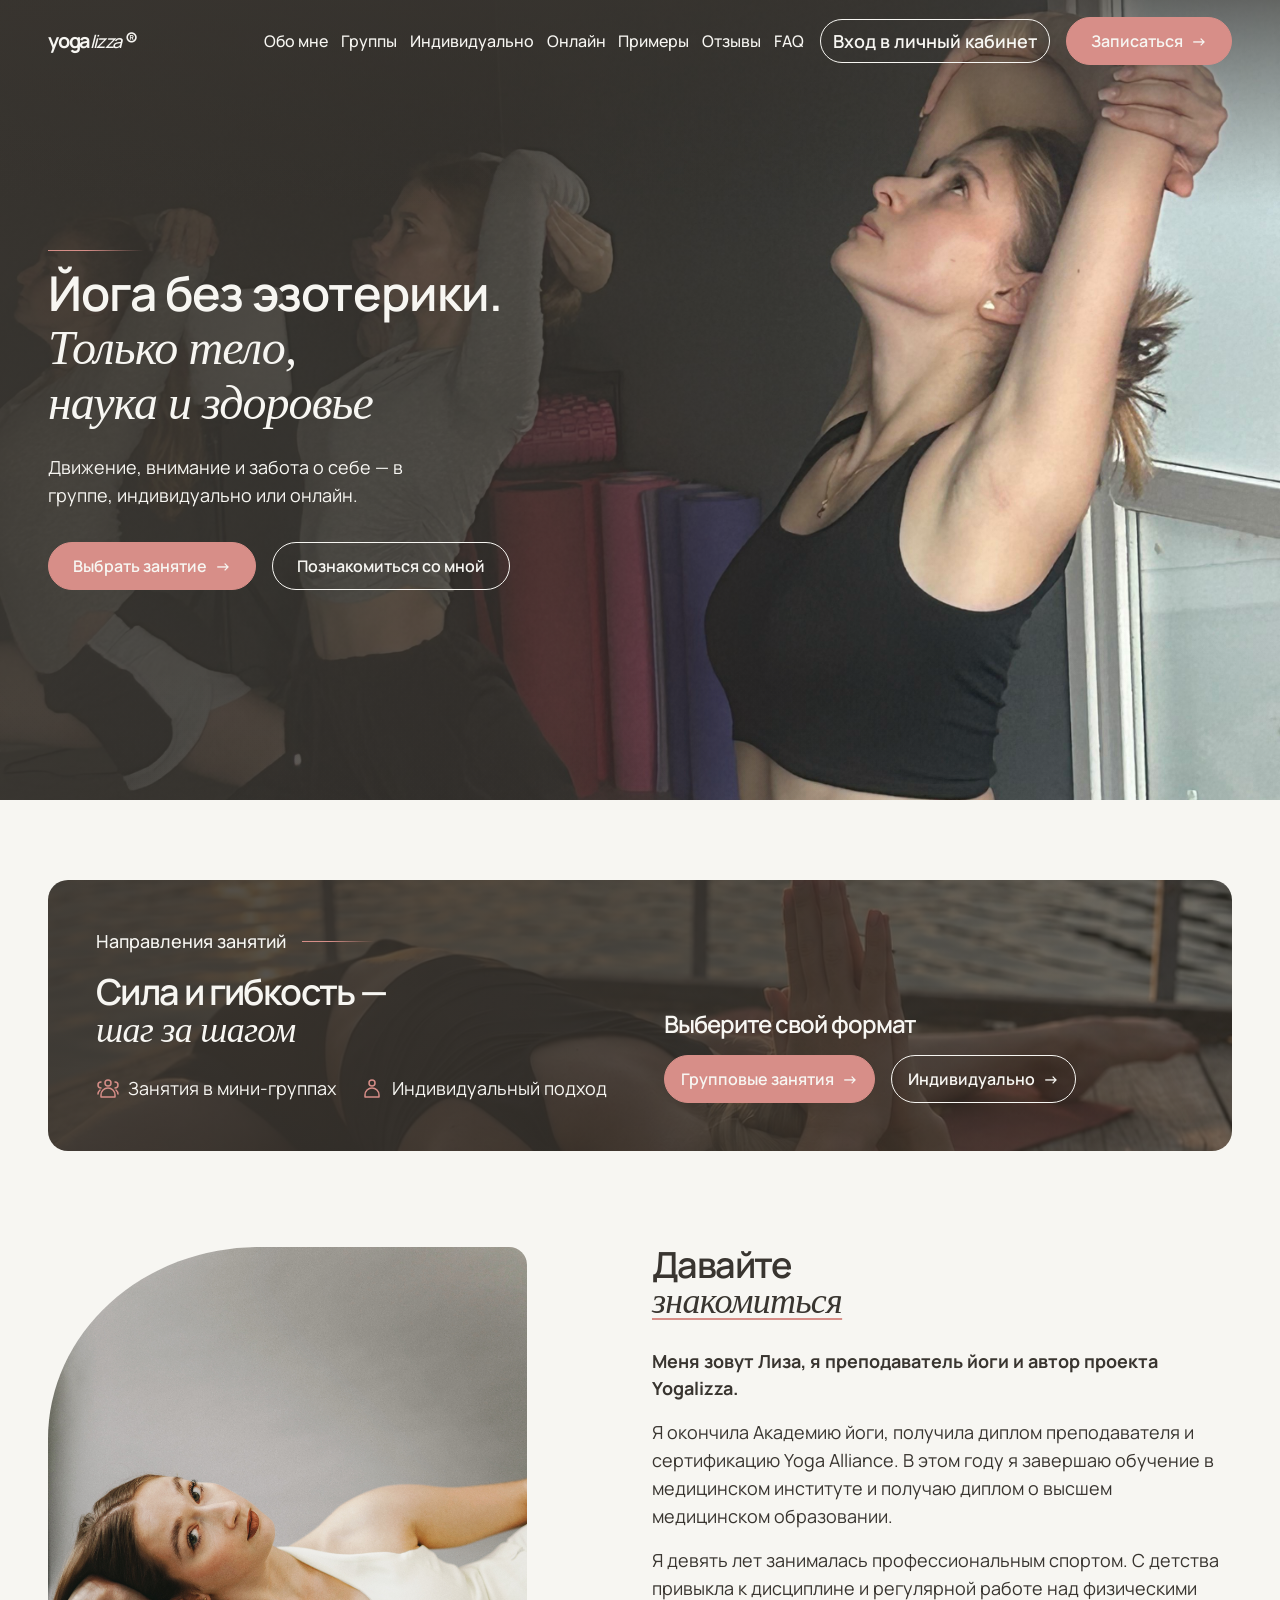
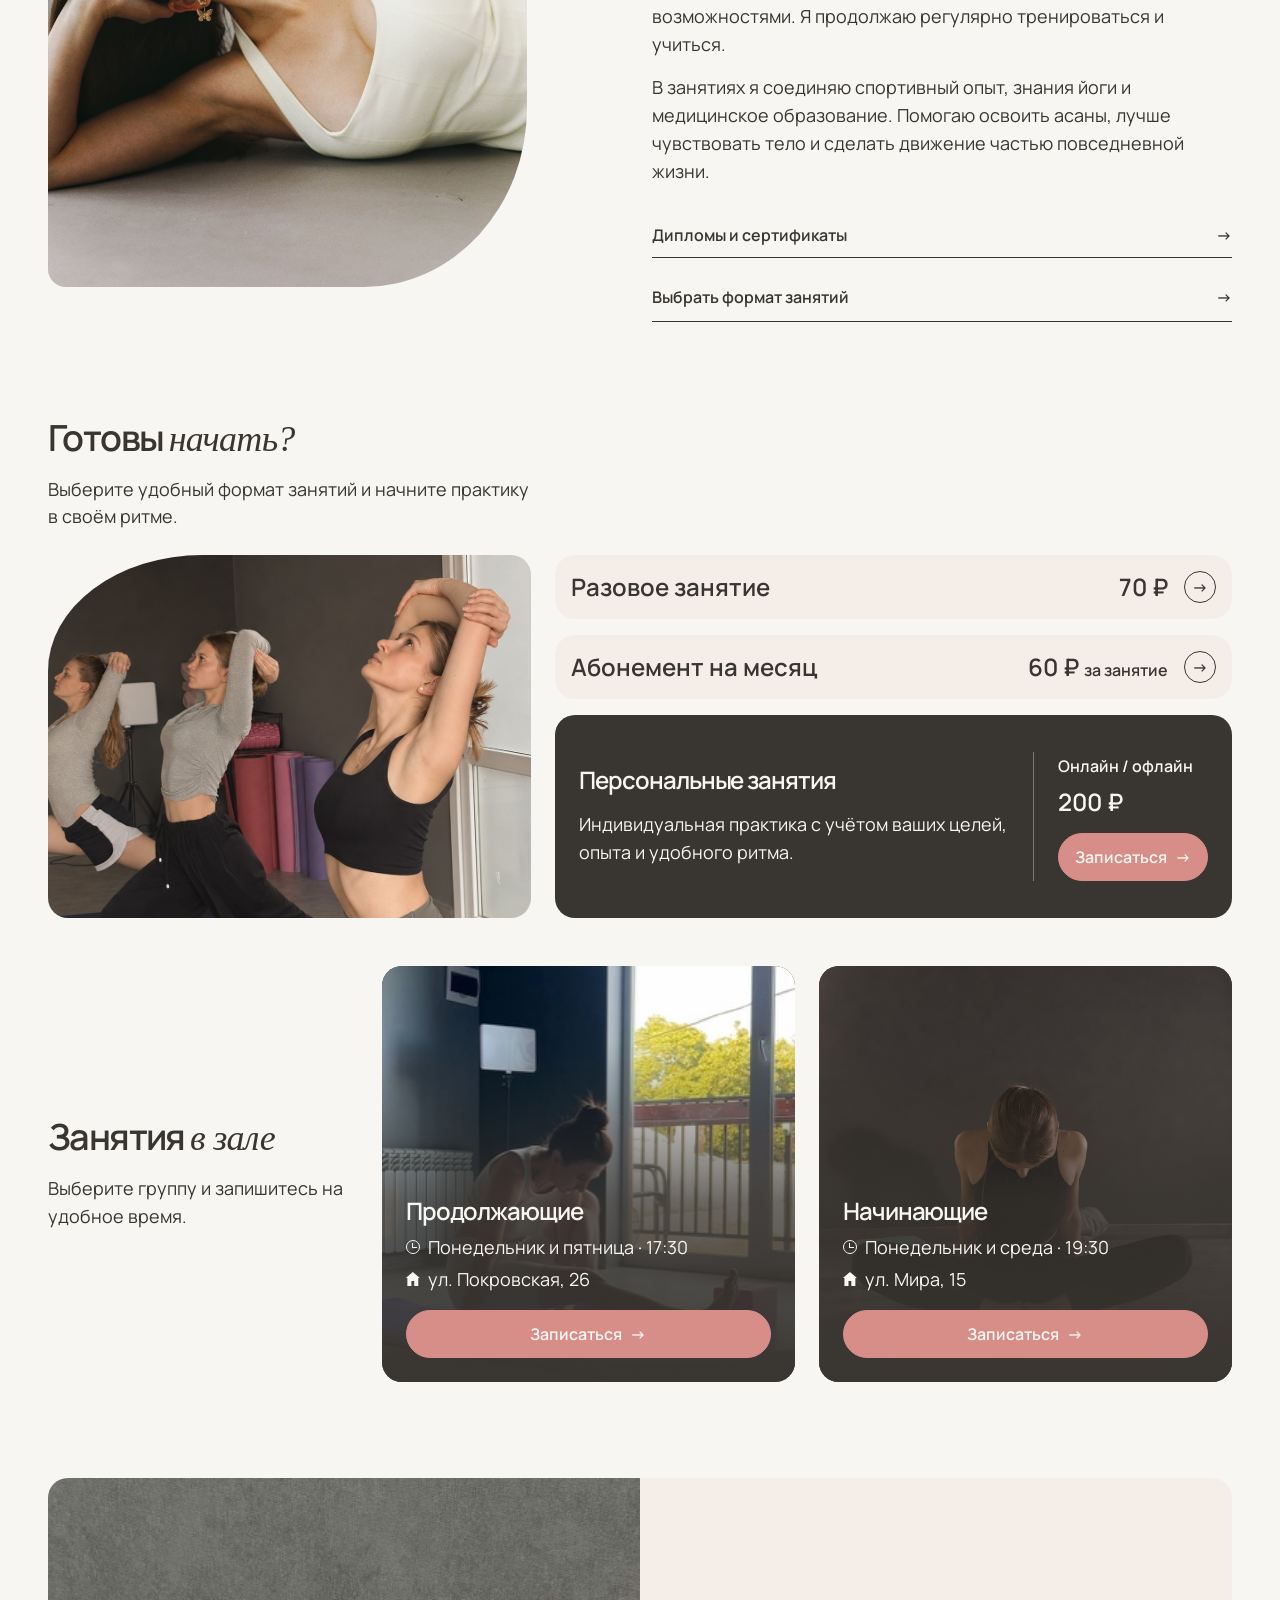
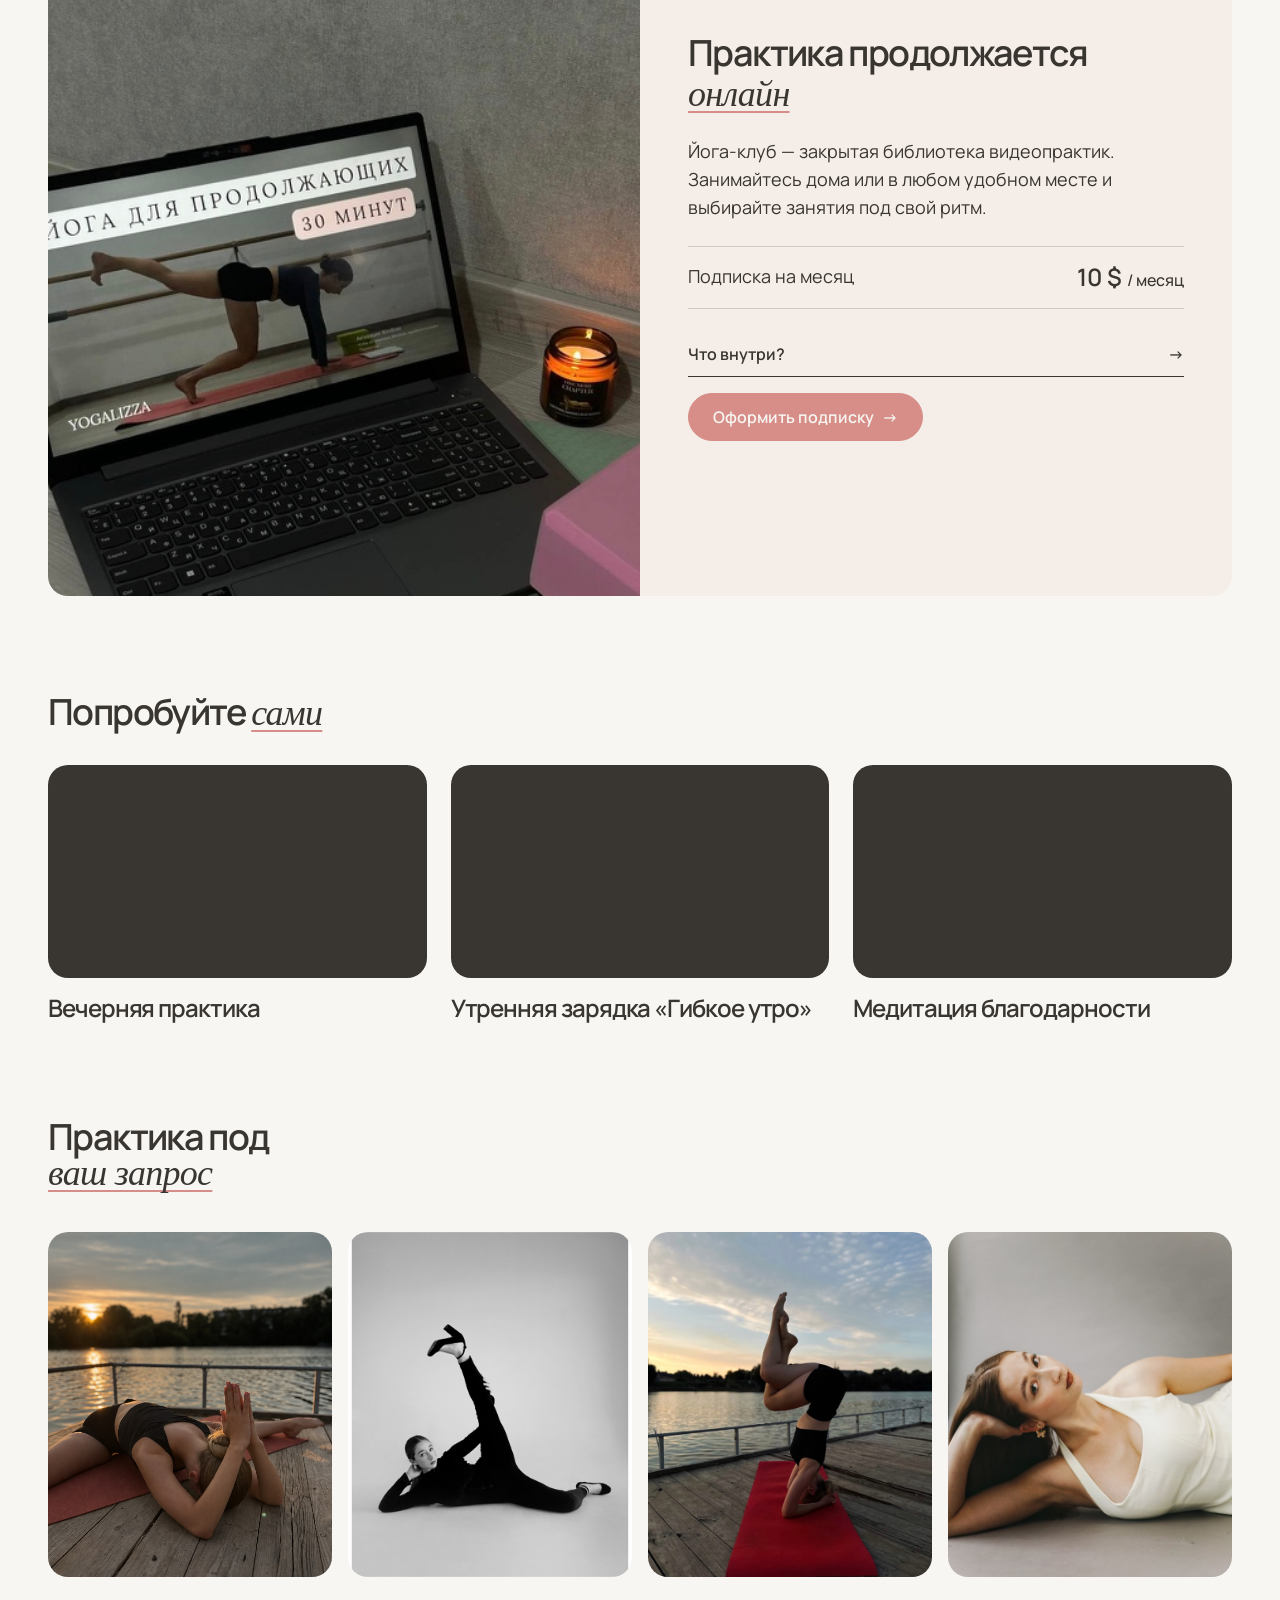
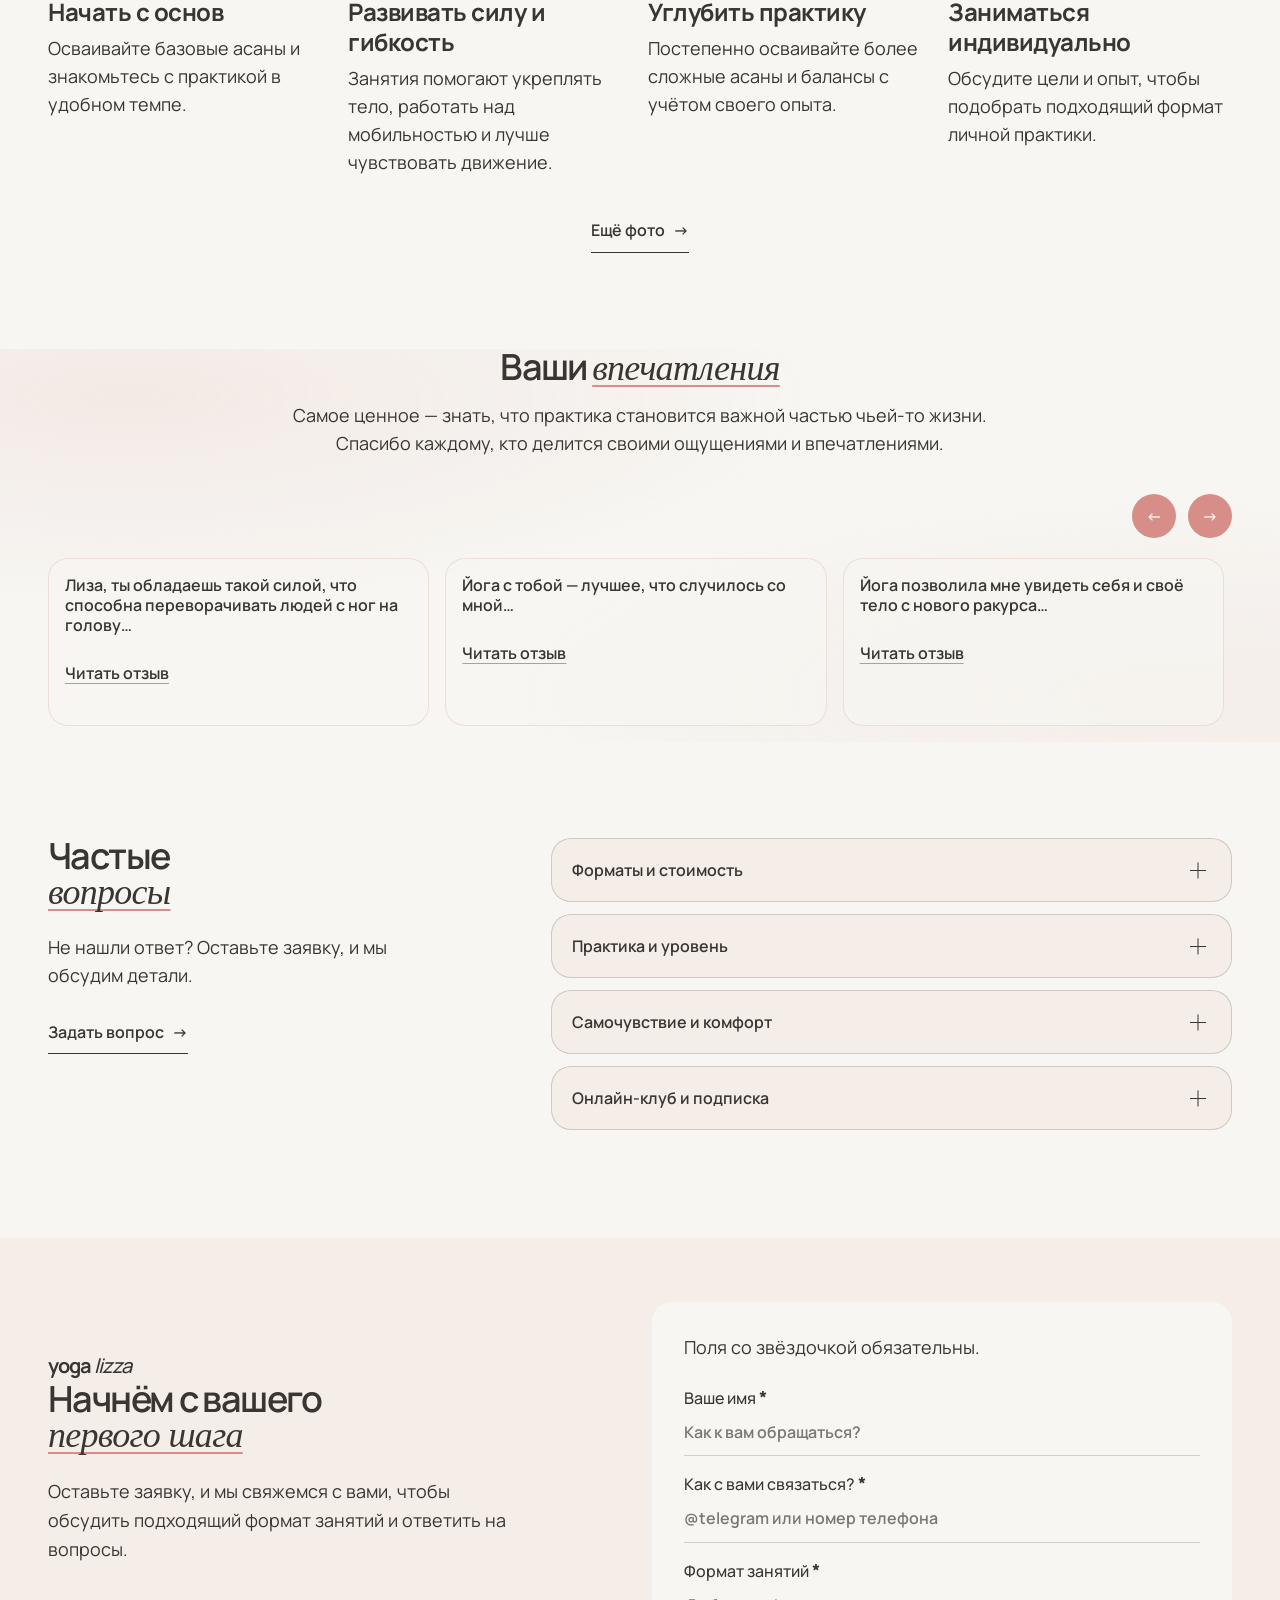
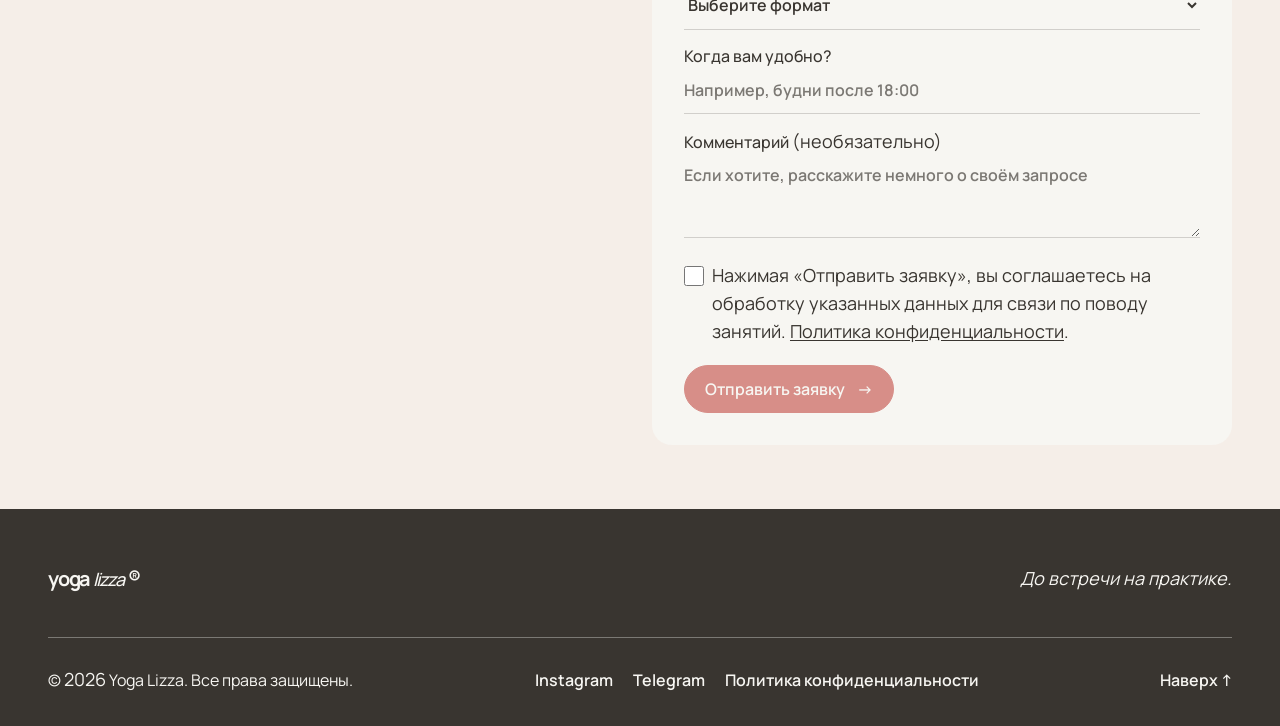
==== index.html @ caf81948 "Remove native scrollbar gutter on the homepage" ====
<!doctype html>
<html lang="ru">
<head>
  <meta charset="utf-8">
  <meta name="viewport" content="width=device-width, initial-scale=1">
  <meta name="theme-color" content="#f7f6f2">
  <meta name="description" content="Йога с Лизой: групповые занятия, индивидуальная практика и онлайн-формат. Найдите свой ритм и начните с практики.">
  <meta property="og:type" content="website">
  <meta property="og:title" content="Yoga Lizza — йога без эзотерики">
  <meta property="og:description" content="Групповые занятия, индивидуальная практика и онлайн-формат.">
  <title>Yoga Lizza — йога без эзотерики</title>
  <link rel="preconnect" href="https://fonts.googleapis.com">
  <link rel="preconnect" href="https://fonts.gstatic.com" crossorigin>
  <link href="https://fonts.googleapis.com/css2?family=Manrope:wght@400;500;600;700&display=swap" rel="stylesheet">
  <link rel="stylesheet" href="styles.css?v=viewport-edge">
  <script src="script.js?v=review-cards" defer></script>
</head>
<body>
  <a class="skip-link" href="#main">Перейти к содержанию</a>
  <header class="site-header" id="top">
    <a class="wordmark" href="#top" aria-label="Yoga Lizza — на главную">yoga <span>lizza</span><i>®</i></a>
    <button class="menu-toggle" type="button" aria-expanded="false" aria-controls="primary-nav" aria-label="Открыть меню"><span></span><span></span></button>
    <nav class="primary-nav" id="primary-nav" aria-label="Главная навигация">
      <a href="#about">Обо мне</a><a href="#groups">Группы</a><a href="#individual">Индивидуально</a><a href="#online">Онлайн</a><a href="#sample-videos">Примеры</a><a href="#reviews">Отзывы</a><a href="#faq">FAQ</a>
      <a class="booking-menu-link" href="#booking">Записаться</a>
    </nav>
    <a class="club-login" href="https://codex-yoga-club.yoga-lizza.pages.dev/club"><span>Вход в личный кабинет</span></a>
    <a class="button button-small" href="#booking">Записаться <span aria-hidden="true">→</span></a>
  </header>

  <main id="main">
    <section class="hero" id="home">
      <div class="hero-visual"><video class="hero-video" muted loop playsinline preload="metadata" poster="images/IMG_4011.jpg" aria-label="Видео групповой практики йоги"><source src="images/IMG_5178.mp4" type="video/mp4"></video></div>
      <div class="hero-copy">
        <h1>Йога без эзотерики. <span><em>Только тело,<br>наука и здоровье</em></span></h1>
        <p class="hero-text">Движение, внимание и забота о себе — в группе, индивидуально или онлайн.</p>
        <div class="hero-actions">
          <a class="button button-primary" href="#groups">Выбрать занятие <span aria-hidden="true">→</span></a>
          <a class="button button-light" href="#about">Познакомиться со мной</a>
        </div>
      </div>
    </section>

    <section class="highlights section-wrap" id="highlights" aria-label="Коротко о занятиях">
      <div class="highlights-panel">
        <div class="highlight-intro">
          <p class="highlight-label">Направления занятий</p>
          <h2>Сила и гибкость — <em>шаг за шагом</em></h2>
          <ul class="highlight-facts">
            <li><svg aria-hidden="true" viewBox="0 0 24 24" fill="none" stroke="currentColor" stroke-width="1.5" stroke-linecap="round" stroke-linejoin="round"><circle cx="12" cy="6" r="3"/><path d="M5 20v-2a7 7 0 0 1 14 0v2z"/><path d="M5 5a3 3 0 0 0 0 6m14-6a3 3 0 0 1 0 6M2 17a6 6 0 0 1 2-4m18 4a6 6 0 0 0-2-4"/></svg> <span>Занятия в мини-группах</span></li>
            <li><svg aria-hidden="true" viewBox="0 0 24 24" fill="none" stroke="currentColor" stroke-width="1.5" stroke-linecap="round" stroke-linejoin="round"><circle cx="12" cy="6" r="3"/><path d="M5 20v-2a7 7 0 0 1 14 0v2z"/></svg> <span>Индивидуальный подход</span></li>
          </ul>
        </div>
        <div class="highlight-cta">
          <h3>Выберите свой формат</h3>
          <div>
            <a class="button button-primary" href="#groups">Групповые занятия <span aria-hidden="true">→</span></a>
            <a class="button button-light-outline" href="#individual">Индивидуально <span aria-hidden="true">→</span></a>
          </div>
        </div>
      </div>
    </section>

    <section class="section about section-wrap" id="about">
      <div class="section-kicker"><span>01 — ABOUT ME</span><span>Познакомимся поближе</span></div>
      <div class="about-layout">
        <div class="about-image"><img src="images/IMG_1327.JPG" alt="Портрет Лизы" loading="lazy"></div>
        <div class="about-copy"><p class="eyebrow">A LITTLE ABOUT ME</p><h2>Давайте<br><em>знакомиться</em></h2><p>Меня зовут Лиза, я преподаватель йоги и автор проекта Yogalizza.</p><p>Я окончила Академию йоги, получила диплом преподавателя и сертификацию Yoga Alliance. В этом году я завершаю обучение в медицинском институте и получаю диплом о высшем медицинском образовании.</p>
<p>Я девять лет занималась профессиональным спортом. С детства привыкла к дисциплине и регулярной работе над физическими возможностями. Я продолжаю регулярно тренироваться и учиться.</p>
<p>В занятиях я соединяю спортивный опыт, знания йоги и медицинское образование. Помогаю освоить асаны, лучше чувствовать тело и сделать движение частью повседневной жизни.</p><div class="about-actions"><details class="credentials"><summary>Дипломы и сертификаты <span aria-hidden="true">→</span></summary><div class="credentials-grid"><a href="[data-uri]" target="_blank" rel="noopener"><img src="[data-uri]" alt="Сертификат Yoga Alliance RYS 200 — диплом преподавателя хатха-йоги" loading="lazy"><span>Yoga Alliance · RYS 200</span></a><a href="[data-uri]" target="_blank" rel="noopener"><img src="[data-uri]" alt="Сертификат курса преподавателя хатха-йоги, 475 часов" loading="lazy"><span>Курс преподавателя · 475 часов</span></a></div></details><a class="text-link" href="#groups">Выбрать формат занятий <span aria-hidden="true">→</span></a></div></div>
      </div>
    </section>

    <section class="section groups section-wrap" id="groups">
      <div class="lesson-overview">
        <div class="lesson-intro">
          <h2>Готовы <em>начать?</em></h2>
          <p>Выберите удобный формат занятий и начните практику в своём ритме.</p>
        </div>
        <div class="lesson-photo">
          <img src="images/IMG_4011-graded.jpg" alt="Групповая практика йоги у окна студии" width="1086" height="1448" loading="lazy">
        </div>
        <div class="lesson-options">
          <div class="lesson-tariffs" aria-label="Стоимость групповых занятий">
            <a href="#booking" data-service="group">
              <span>Разовое занятие</span><strong>70 ₽</strong><span aria-hidden="true">→</span>
            </a>
            <a href="#booking" data-service="group">
              <span>Абонемент на месяц</span><strong>60 ₽ <small>за занятие</small></strong><span aria-hidden="true">→</span>
            </a>
          </div>
          <div class="lesson-personal" id="individual">
            <div>
              <h3>Персональные занятия</h3>
              <p>Индивидуальная практика с учётом ваших целей, опыта и удобного ритма.</p>
            </div>
            <div class="lesson-personal-booking">
              <div><span>Онлайн / офлайн</span><strong>200 ₽</strong></div>
              <a class="button button-primary" href="#booking" data-service="individual">Записаться <span aria-hidden="true">→</span></a>
            </div>
          </div>
        </div>
      </div>
      <div class="studio-schedule">
        <div class="studio-intro">
          <h2>Занятия <em>в зале</em></h2>
          <p>Выберите группу и запишитесь на удобное время.</p>
        </div>
        <article class="studio-group">
          <img src="images/studio-continuing.jpg" alt="" width="294" height="525" loading="lazy">
          <div class="studio-group-copy">
            <h3>Продолжающие</h3>
            <p class="studio-detail"><span class="studio-icon studio-icon-clock" aria-hidden="true"></span><span>Понедельник и пятница · 17:30</span></p>
            <p class="studio-detail"><span class="studio-icon studio-icon-house" aria-hidden="true"></span><span>ул. Покровская, 26</span></p>
            <a class="button button-primary" href="#booking" data-service="group" data-group="Продолжающие — понедельник и пятница, 17:30" aria-label="Записаться в группу для продолжающих">Записаться <span aria-hidden="true">→</span></a>
          </div>
        </article>
        <article class="studio-group">
          <img src="images/IMG_5166-graded.jpg" alt="" width="1086" height="1448" loading="lazy">
          <div class="studio-group-copy">
            <h3>Начинающие</h3>
            <p class="studio-detail"><span class="studio-icon studio-icon-clock" aria-hidden="true"></span><span>Понедельник и среда · 19:30</span></p>
            <p class="studio-detail"><span class="studio-icon studio-icon-house" aria-hidden="true"></span><span>ул. Мира, 15</span></p>
            <a class="button button-primary" href="#booking" data-service="group" data-group="Начинающие — понедельник и среда, 19:30" aria-label="Записаться в группу для начинающих">Записаться <span aria-hidden="true">→</span></a>
          </div>
        </article>
      </div>
    </section>

    <section class="online section-wrap" id="online"><div class="online-card"><div class="online-art online-art-photo"><img src="images/online-club-laptop.jpg" alt="Видеопрактика йоги на экране ноутбука рядом со свечой" width="470" height="570" loading="lazy"><div class="online-photo-shade"></div></div><div class="online-copy"><p class="eyebrow">04 — PRACTICE ONLINE</p><h2>Практика продолжается<br><em>онлайн</em></h2><p>Йога-клуб — закрытая библиотека видеопрактик. Занимайтесь дома или в любом удобном месте и выбирайте занятия под свой ритм.</p><div class="online-price"><span>Подписка на месяц</span><strong>10 $ <small>/ месяц</small></strong></div><details class="club-info-accordion"><summary><span>Что внутри?</span><span aria-hidden="true">→</span></summary><div class="club-info-expanded"><p>Йога-клуб — это онлайн-пространство для тех, кто хочет регулярно заниматься своим телом, становиться сильнее, гибче и выносливее в комфортном для себя темпе.</p><p>В клубе собрана библиотека видеопрактик, разделённая по направлениям: общеукрепляющие практики, развитие баланса, укрепление мышц кора и ног, освоение сложных асан, работа над гибкостью и мобильностью, а также расслабляющие и дыхательные практики и медитации.</p><p>Каждый участник получает доступ ко всей библиотеке по ежемесячной подписке и может самостоятельно выбирать занятия в зависимости от своих целей, уровня подготовки, свободного времени и самочувствия.</p></div></details><a class="button" href="#booking" data-service="telegram">Оформить подписку <span aria-hidden="true">→</span></a></div></div></section>

    <section class="section sample-videos section-wrap" id="sample-videos">
      <div class="sample-videos-heading">
        <div><h2>Попробуйте <em>сами</em></h2></div>
      </div>
      <div class="sample-video-grid">
        <article class="sample-video">
          <div class="sample-video-frame"><iframe src="https://www.youtube-nocookie.com/embed/b2l0OsJamPA?rel=0" title="Вечерняя практика" loading="lazy" referrerpolicy="strict-origin-when-cross-origin" allow="accelerometer; autoplay; clipboard-write; encrypted-media; gyroscope; picture-in-picture; web-share" allowfullscreen></iframe></div>
          <h3>Вечерняя практика</h3>
        </article>
        <article class="sample-video">
          <div class="sample-video-frame"><iframe src="https://www.youtube-nocookie.com/embed/41Kc4iRF9ls?rel=0" title="Утренняя зарядка «Гибкое утро»" loading="lazy" referrerpolicy="strict-origin-when-cross-origin" allow="accelerometer; autoplay; clipboard-write; encrypted-media; gyroscope; picture-in-picture; web-share" allowfullscreen></iframe></div>
          <h3>Утренняя зарядка «Гибкое утро»</h3>
        </article>
        <article class="sample-video">
          <div class="sample-video-frame"><iframe src="https://www.youtube-nocookie.com/embed/k2P0rju8JNI?rel=0" title="Медитация благодарности" loading="lazy" referrerpolicy="strict-origin-when-cross-origin" allow="accelerometer; autoplay; clipboard-write; encrypted-media; gyroscope; picture-in-picture; web-share" allowfullscreen></iframe></div>
          <h3>Медитация благодарности</h3>
        </article>
      </div>
    </section>

    <section class="section info-section section-wrap" id="practice">
      <div class="section-heading"><div><h2>Практика под<br><em>ваш запрос</em></h2></div></div>
      <div class="info-card-grid">
        <article class="info-card"><img src="images/IMG_3152-graded.jpg" alt="Практика йоги у воды" loading="lazy"><div><h3>Начать с основ</h3><p>Осваивайте базовые асаны и знакомьтесь с практикой в удобном темпе.</p></div></article>
        <article class="info-card"><img src="images/IMG_3235-graded.jpg" alt="Практика йоги и работа с подвижностью" loading="lazy"><div><h3>Развивать силу и гибкость</h3><p>Занятия помогают укреплять тело, работать над мобильностью и лучше чувствовать движение.</p></div></article>
        <article class="info-card"><img src="images/IMG_3157-graded.jpg" alt="Баланс на предплечьях в практике йоги" loading="lazy"><div><h3>Углубить практику</h3><p>Постепенно осваивайте более сложные асаны и балансы с учётом своего опыта.</p></div></article>
        <article class="info-card"><img src="images/IMG_1327-graded.jpg" alt="Преподавательница йоги Лиза" loading="lazy"><div><h3>Заниматься индивидуально</h3><p>Обсудите цели и опыт, чтобы подобрать подходящий формат личной практики.</p></div></article>
      </div>
      <div class="extra-photos" id="extra-practice-photos" hidden>
        <img src="images/IMG_4011-graded.jpg" alt="Групповая практика йоги у окна" loading="lazy">
        <img src="images/IMG_5166-graded.jpg" alt="Практика на коврике" loading="lazy">
        <img src="images/IMG_3233-graded.jpg" alt="Поза йоги в студии" loading="lazy">
        <img src="images/IMG_3234-graded.jpg" alt="Баланс и растяжка в практике йоги" loading="lazy">
        <img src="images/IMG_4022-graded.jpg" alt="Участницы на занятии йогой в парной асане" loading="lazy">
        <img src="images/IMG_2969-graded.jpg" alt="Практика баланса на занятии йогой" loading="lazy">
        <img src="images/IMG_3028-graded.jpg" alt="Асана в студии йоги" loading="lazy">
        <img src="images/IMG_3038-graded.jpg" alt="Практика йоги в студии с подсветкой" loading="lazy">
        <img src="images/IMG_3686-graded.jpg" alt="Растяжка на коврике в студии" loading="lazy">
        <img src="images/IMG_5162-graded.jpg" alt="Наклон вперёд с опорой на блок" loading="lazy">
        <img src="images/IMG_4461-graded.jpg" alt="Баланс в асане в студии йоги" loading="lazy">
      </div>
      <button class="more-photos" type="button" aria-expanded="false" aria-controls="extra-practice-photos">
        <span class="more-photos-label">Ещё фото</span><span class="more-photos-arrow" aria-hidden="true">→</span>
      </button>
    </section>

    <section class="reviews section-wrap" id="reviews"><div class="section-kicker"><span>06 — KIND WORDS</span><span>Истории учеников</span></div><div class="review-heading"><p class="eyebrow">A FEW WORDS FROM YOU</p><h2>Ваши <em>впечатления</em></h2><p>Самое ценное — знать, что практика становится важной частью чьей-то жизни. Спасибо каждому, кто делится своими ощущениями и впечатлениями.</p></div><div class="review-carousel-controls" aria-label="Навигация по отзывам"><button class="review-scroll" type="button" data-review-direction="-1" aria-label="Показать предыдущие отзывы">←</button><button class="review-scroll" type="button" data-review-direction="1" aria-label="Показать следующие отзывы">→</button></div>
    <div class="review-list" id="review-list" tabindex="0" aria-label="Отзывы учеников">
      <details class="review-item"><summary><span>Лиза, ты обладаешь такой силой, что способна переворачивать людей с ног на голову…</span><span class="review-action"><span class="review-read">Читать отзыв</span><span class="review-close">Свернуть отзыв</span></span></summary><p>Лиза, ты обладаешь такой силой, что способна переворачивать людей с ног на голову 😂 во всех смыслах.<br><br>Ведь я раньше абсолютно искренне считала, что йога — это не моё, растяжка — тоже не моё, а «деревянная» — это про меня.<br><br>Но спустя всего 4 месяца твоих практик я кардинально меняю своё мнение о себе. Я меняюсь изнутри и снаружи, тело благодарит меня каждой своей клеточкой, а я благодарю тебя за твои волшебные практики.<br><br>А как я радуюсь, когда у меня получаются асаны! По этому поводу предлагаю переименовать мою любимую асану бакасану в дашасану 😂</p></details>
      <details class="review-item"><summary><span>Йога с тобой — лучшее, что случилось со мной…</span><span class="review-action"><span class="review-read">Читать отзыв</span><span class="review-close">Свернуть отзыв</span></span></summary><p>Лиза, я уже говорила, что йога, а именно йога с тобой, — лучшее, что случилось со мной 🥰<br><br>Не знаю, как это у тебя получается, но ты веришь в нас больше, чем мы сами. И главное — это работает: мы становимся в асаны. Я стояла на голове… на голове, на секунду, после неполных 4 месяцев занятий с абсолютного нуля.<br><br>И спасибо тебе за то, что ты так внимательна к нам, к технике, к нашему состоянию. Это так важно, когда нам уже сильно за 30.</p></details>
      <details class="review-item"><summary><span>Йога позволила мне увидеть себя и своё тело с нового ракурса…</span><span class="review-action"><span class="review-read">Читать отзыв</span><span class="review-close">Свернуть отзыв</span></span></summary><p>Лиза, добрый вечер! Хочу поделиться своими мыслями по поводу тренировок. Занимаюсь у тебя с августа и, честно говоря, приятно удивлена. Йога позволила мне увидеть себя и своё тело с нового ракурса. Помимо хорошей физической нагрузки, растяжки и мобильности тела, я получила чистые мысли и невероятное расслабление!<br><br>Под твоим руководством я смогла освоить стойку на голове и много других прекрасных асан. Безумно тебе благодарна, ты лучший тренер ❤️👏 Спасибо за то, что даёшь шанс развиваться моему телу 💕</p></details>
      <details class="review-item"><summary><span>Ты изменила моё отношение к йоге и открыла для меня её новую сторону…</span><span class="review-action"><span class="review-read">Читать отзыв</span><span class="review-close">Свернуть отзыв</span></span></summary><p>Лиза, я тебе очень благодарна, что ты изменила совершенно моё отношение к йоге, и искренне рада, что именно ты была моим первым преподавателем практики йоги.<br><br>Честно говоря, я раньше считала, что йога — это что-то связанное с хиропрактиками, гаданиями, дыханием маткой и всё такое. Но ты открыла мне совершенно новую сторону йоги — познание себя через преодоление трудностей, через боль, через постановку целей. Например, цель — встать в асану, хотя мне очень тяжело; и в этот момент иногда приходит осознание, как решить ту или иную проблему.<br><br>Я сохраню приятные воспоминания о йоге до конца жизни именно благодаря тебе. Спасибо тебе огромное 🫶</p></details>
      <details class="review-item"><summary><span>Лиза всё подробно и понятно объясняет, практики интересные и разнообразные…</span><span class="review-action"><span class="review-read">Читать отзыв</span><span class="review-close">Свернуть отзыв</span></span></summary><p>Мне очень нравятся занятия. Лиза всё подробно и понятно объясняет, практики интересные и разнообразные. Всегда приятно заниматься, узнавать что-то новое и постепенно совершенствовать свою практику. Спасибо за атмосферу и профессиональный подход 😊</p></details>
      <details class="review-item"><summary><span>Елизавета лучшая в своём деле. И не страшно сделать неправильно…</span><span class="review-action"><span class="review-read">Читать отзыв</span><span class="review-close">Свернуть отзыв</span></span></summary><p>Все супер, Елизавета лучшая в своем деле. Всегда интересно, и самое главное — не страшно сделать неправильно!</p></details>
      <details class="review-item"><summary><span>Благодарю за практики, отношение и чудесную атмосферу…</span><span class="review-action"><span class="review-read">Читать отзыв</span><span class="review-close">Свернуть отзыв</span></span></summary><p>Лиза, благодарю вселенную, что связала нас с тобой. Благодарю за твои практики, за твоё отношение и индивидуальный подход к каждой из девочек, за чудеснейшую атмосферу на занятиях. Благодарю за собранное тело, способное на многое.</p></details>
      <details class="review-item"><summary><span>Занятия проходят комфортно. Тело ощущает себя по-другому…</span><span class="review-action"><span class="review-read">Читать отзыв</span><span class="review-close">Свернуть отзыв</span></span></summary><p>Занятия проходят комфортно. Тело ощущает себя по-другому буквально за пару месяцев занятий. Уменьшились боли в спине. Походка изменилась, исчезла скованность, появилась лёгкость.</p></details>
      <details class="review-item"><summary><span>Можно выбирать уровень сложности и подстраивать занятие под себя…</span><span class="review-action"><span class="review-read">Читать отзыв</span><span class="review-close">Свернуть отзыв</span></span></summary><p>Очень нравятся тренировки и возможность выполнять одну и ту же асану или связку в разной степени сложности. Лиза всегда даёт начальный, средний и сложный уровень выполнения, и на каждой тренировке, в зависимости от самочувствия и дня цикла, можно выбрать подходящий вариант, облегчая или усложняя занятие в целом.<br><br>Отдельное спасибо тренеру за комплименты и похвалу ученикам: мотивация всё-таки влияет на общую дисциплину. Нравится разнообразие подводящих упражнений, сочетание разных практик и форм занятия. Узнаю много нового и часто использую эти же упражнения в своих личных тренировках.</p></details>
      <details class="review-item"><summary><span>Занятия помогают чувствовать себя лучше, укрепляют тело и улучшают гибкость…</span><span class="review-action"><span class="review-read">Читать отзыв</span><span class="review-close">Свернуть отзыв</span></span></summary><p>Занятия йогой помогают мне чувствовать себя лучше, укрепляют тело, улучшают гибкость и осанку. После практик уходит напряжение, становится легче и спокойнее. Очень приятная и расслабляющая атмосфера, отличная возможность уделить время себе и своему здоровью. Всегда очень внимательный подход нашего замечательного преподавателя по йоге и просто восхитительной девушки Лизе))) Огромное вам спасибо!</p></details>
    </div></section>

    <section class="section faq section-wrap" id="faq"><div class="section-kicker"><span>07 — GOOD TO KNOW</span><span>Перед первой практикой</span></div><div class="faq-layout"><div><p class="eyebrow">QUESTIONS & ANSWERS</p><h2>Частые<br><em>вопросы</em></h2><p class="faq-intro">Не нашли ответ? Оставьте заявку, и мы обсудим детали.</p><a class="text-link" href="#booking">Задать вопрос <span aria-hidden="true">→</span></a></div><div class="faq-list">
<details class="faq-category"><summary class="faq-category-summary">Форматы и стоимость<span aria-hidden="true"></span></summary>
<details><summary>Сколько стоит групповое занятие?<span></span></summary><p>Разовое офлайн-занятие стоит 70 ₽. По абонементу стоимость одного занятия — 60 ₽.</p></details>
<details><summary>Сколько стоит индивидуальное занятие?<span></span></summary><p>Индивидуальное занятие онлайн или офлайн стоит 200 ₽.</p></details>
<details><summary>Сколько стоит подписка на йога-клуб?<span></span></summary><p>Подписка стоит 10 $ в месяц и открывает доступ ко всей библиотеке видеопрактик.</p></details>
<details><summary>Что мне дадут индивидуальные занятия?<span></span></summary><p>Индивидуальная работа позволяет полностью адаптировать тренировки под ваши цели, физическую подготовку и особенности организма. Мы составляем персональный план занятий с учётом вашего запроса, подбираем упражнения и нагрузку, а также выбираем удобное время тренировок.</p></details>
<details><summary>Можно ли заниматься вдвоём?<span></span></summary><p>Да! Есть возможность заниматься в паре с другом, партнёром или близким человеком. Это отличный вариант для тех, кому комфортнее тренироваться вместе.</p></details>
<details><summary>Что нужно взять с собой на занятие?<span></span></summary><p>Только удобную спортивную форму и хорошее настроение. Весь необходимый инвентарь я предоставляю. Занимаемся босиком, поэтому специальная обувь не нужна.</p></details>
<details><summary>Как часто нужно заниматься?<span></span></summary><p>Для заметного и устойчивого прогресса рекомендую заниматься 2–3 раза в неделю. При этом частота и интенсивность практик зависят от ваших целей, уровня подготовки и восстановления.</p></details>
<details><summary>Сколько длится одно занятие?<span></span></summary><p>Продолжительность зависит от формата и цели практики. Перед занятием можно ознакомиться с его длительностью и выбрать подходящий вариант.</p></details>
</details>
<details class="faq-category"><summary class="faq-category-summary">Практика и уровень<span aria-hidden="true"></span></summary>
<details><summary>Можно ли заниматься, если я никогда раньше не практиковал йогу?<span></span></summary><p>Да! В йога-клубе и на занятиях предусмотрены практики разного уровня сложности. Начинать можно с нуля, постепенно осваивая базовые движения и развивая физические возможности.</p></details>
<details><summary>Чему мы учимся на занятиях для начинающих?<span></span></summary><p>Начинаем с фундамента: изучаем базовые асаны, учимся правильно распределять нагрузку, контролировать положение тела и таза, работать с дыханием и концентрировать внимание на движениях. Постепенно осваиваем балансы, развиваем координацию, силу и мобильность, разбираем основные принципы безопасного выполнения упражнений.</p></details>
<details><summary>Что делают на занятиях для продолжающих?<span></span></summary><p>Переходим к более интенсивной и силовой работе. Развиваем выносливость, силу и гибкость, осваиваем сложные асаны, продвинутые балансы и различные стойки. Работаем над техникой, контролем тела и совершенствованием уже приобретённых навыков.</p></details>
<details><summary>Нужно ли быть гибким, чтобы заниматься йогой?<span></span></summary><p>Нет. Гибкость — не обязательное условие для начала занятий, а одно из физических качеств, которое мы постепенно развиваем. Гораздо важнее желание работать над собой и регулярно практиковать.</p></details>
<details><summary>Чем ваша йога отличается от других занятий йогой?<span></span></summary><p>Мой подход к йоге — с акцентом на физическое развитие. Мы не ограничиваемся растяжкой и расслаблением: развиваем силу, выносливость, мобильность, баланс и контроль движений. В основе практики — биомеханика и грамотная работа с собственным телом, без эзотерики и мистификации.</p></details>
<details><summary>Поможет ли йога стать сильнее и укрепить мышцы?<span></span></summary><p>Да. В моих практиках много силовой работы с собственным весом. Мы развиваем силу мышц, выносливость, стабильность суставов и контроль движений. Йога может быть полноценной физической нагрузкой.</p></details>
<details><summary>Можно ли с помощью йоги улучшить осанку?<span></span></summary><p>Практики помогают развивать силу мышц, участвующих в поддержании положения тела, мобильность и двигательный контроль. Это может положительно влиять на качество движений и привычное положение тела.</p></details>
<details><summary>Что делать, если я не могу выполнить какую-то асану?<span></span></summary><p>Это нормально. Не нужно сразу выполнять сложные варианты. Я показываю упрощения и варианты упражнений, чтобы каждый мог работать в соответствии со своим уровнем подготовки.</p></details>
<details><summary>Можно ли совмещать йогу с тренажёрным залом и другими видами спорта?<span></span></summary><p>Да! Йога хорошо дополняет силовые тренировки и другие виды физической активности. Она помогает работать над мобильностью, координацией, балансом и контролем тела.</p></details>
<details><summary>Можно ли похудеть благодаря йоге?<span></span></summary><p>Йога увеличивает физическую активность и помогает развивать мышечную силу и выносливость. Однако снижение веса зависит от питания и общей активности в течение дня.</p></details>
<details><summary>Можно ли заниматься дома самостоятельно?<span></span></summary><p>Конечно! Именно для этого существует онлайн-йога-клуб. Вы получаете доступ к библиотеке практик и можете заниматься дома, не привязываясь к расписанию групповых тренировок.</p></details>
<details><summary>Как понять, какой уровень практики мне подходит?<span></span></summary><p>Ориентируйтесь на свой текущий опыт и физическую подготовку. Если вы новичок, начните с практик начального уровня. Если уже уверенно владеете базовыми асанами, можете постепенно переходить к более сложным занятиям.</p></details>
</details>
<details class="faq-category"><summary class="faq-category-summary">Самочувствие и комфорт<span aria-hidden="true"></span></summary>
<details><summary>Можно ли заниматься, если у меня есть ограничения по здоровью?<span></span></summary><p>Это зависит от конкретной ситуации. Перед началом занятий важно сообщить мне об имеющихся диагнозах, травмах и ограничениях. При необходимости потребуется предварительная консультация лечащего врача. Нагрузку и упражнения можно адаптировать под индивидуальные особенности.</p></details>
</details>
<details class="faq-category"><summary class="faq-category-summary">Онлайн-клуб и подписка<span aria-hidden="true"></span></summary>
<details><summary>Как устроен онлайн-йога-клуб?<span></span></summary><p>После оформления подписки вы получаете доступ к библиотеке видеопрактик, разделённых по направлениям и сложности. Вы можете самостоятельно выбирать занятия, комбинировать разные виды тренировок и заниматься в любое удобное время.</p></details>
<details><summary>Нужно ли покупать инвентарь для онлайн-практик?<span></span></summary><p>Для большинства занятий достаточно коврика и удобной спортивной одежды. Для отдельных практик могут пригодиться блоки. Необходимое оборудование указывается в описании занятия.</p></details>
<details><summary>Как работает подписка на йога-клуб?<span></span></summary><p>Подписка оформляется на месяц. Пока подписка активна, вам доступна вся библиотека практик клуба.</p></details>
<details><summary>Чем онлайн-клуб отличается от индивидуальных занятий?<span></span></summary><p>Онлайн-клуб даёт возможность самостоятельно выбирать практики из готовой библиотеки и заниматься в удобное время. Индивидуальные занятия предполагают персональный подход, подбор упражнений и работу непосредственно с вашими целями.</p></details>
</details></div></div></section>

    <section class="booking" id="booking"><div class="booking-inner section-wrap"><div class="booking-copy"><div class="booking-mark">yoga <span>lizza</span></div><h2>Начнём с вашего<br><em>первого шага</em></h2><p class="booking-description">Оставьте заявку, и мы свяжемся с вами, чтобы обсудить подходящий формат занятий и ответить на вопросы.</p></div><form class="booking-form" id="booking-form" aria-describedby="booking-required" novalidate>
      <p class="booking-required" id="booking-required">Поля со звёздочкой обязательны.</p>
      <label>Ваше имя <b aria-hidden="true">*</b><input name="name" autocomplete="name" placeholder="Как к вам обращаться?" required></label>
      <label>Как с вами связаться? <b aria-hidden="true">*</b><input name="contact" autocomplete="off" placeholder="@telegram или номер телефона" required></label>
      <label>Формат занятий <b aria-hidden="true">*</b><select name="service" id="service" required><option value="" selected disabled>Выберите формат</option><option value="group">Групповые занятия</option><option value="individual">Индивидуальная тренировка</option><option value="telegram">Йога-клуб</option></select></label>
      <label id="group-field" hidden>Выберите группу<select name="group"><option value="">Пока не знаю</option><option>Продолжающие — понедельник и пятница, 17:30</option><option>Начинающие — понедельник и среда, 19:30</option></select></label>
      <label>Когда вам удобно?<input name="time" placeholder="Например, будни после 18:00"></label>
      <label>Комментарий <span>(необязательно)</span><textarea name="comment" rows="3" placeholder="Если хотите, расскажите немного о своём запросе"></textarea></label>
      <label class="consent"><input type="checkbox" name="consent" required><span>Нажимая «Отправить заявку», вы соглашаетесь на обработку указанных данных для связи по поводу занятий. <a href="#privacy">Политика конфиденциальности</a>.</span></label>
      <button class="button button-dark submit-button" type="submit">Отправить заявку <span aria-hidden="true">→</span></button>
      <p class="form-status" id="form-status" role="status" aria-live="polite"></p>
    </form></div></section>
  </main>

  <footer class="site-footer" id="contacts"><div class="footer-top"><a class="wordmark" href="#top">yoga <span>lizza</span><i>®</i></a><p>До встречи на практике.</p></div><div class="footer-bottom"><span>© <span id="year">2026</span> Yoga Lizza. Все права защищены.</span><div class="footer-links"><a href="#contacts">Instagram</a><a href="#contacts">Telegram</a><a href="#privacy" id="privacy">Политика конфиденциальности</a></div><a href="#top" class="back-top">Наверх ↑</a></div></footer>
</body>
</html>
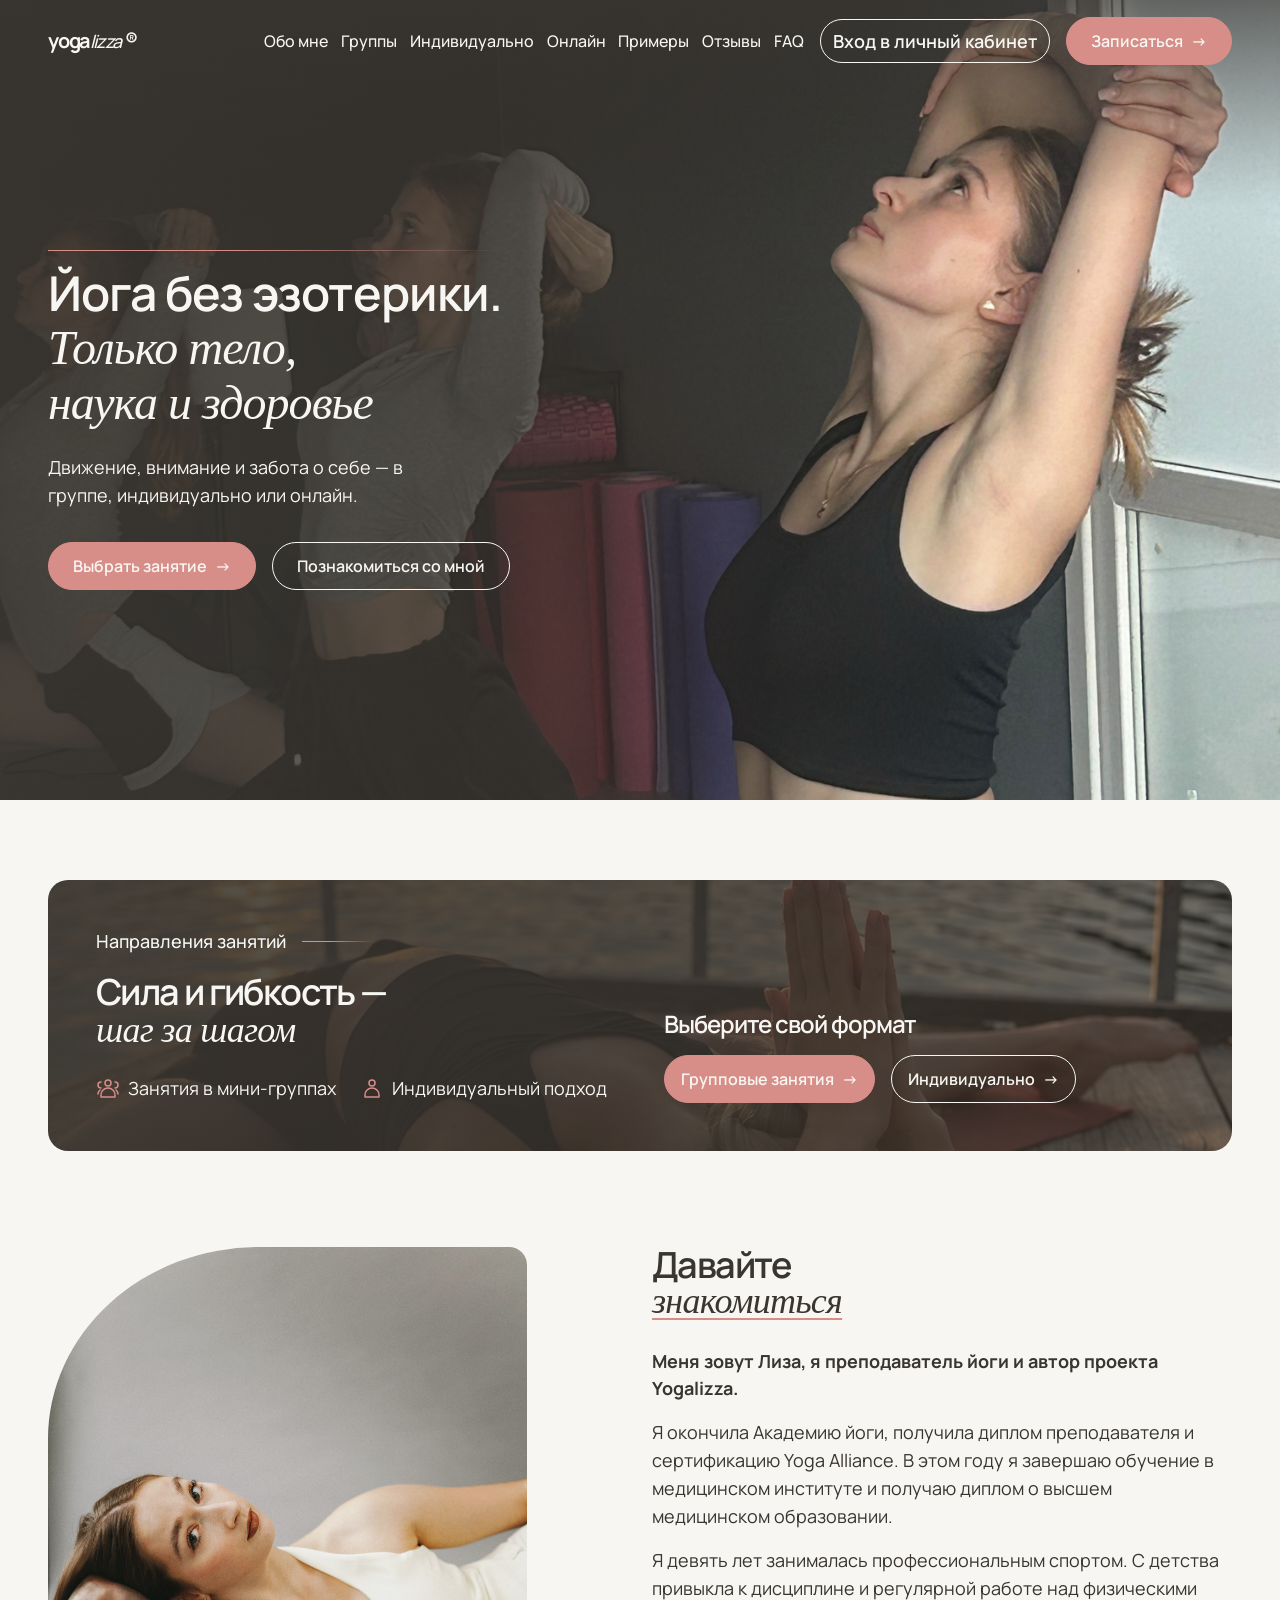
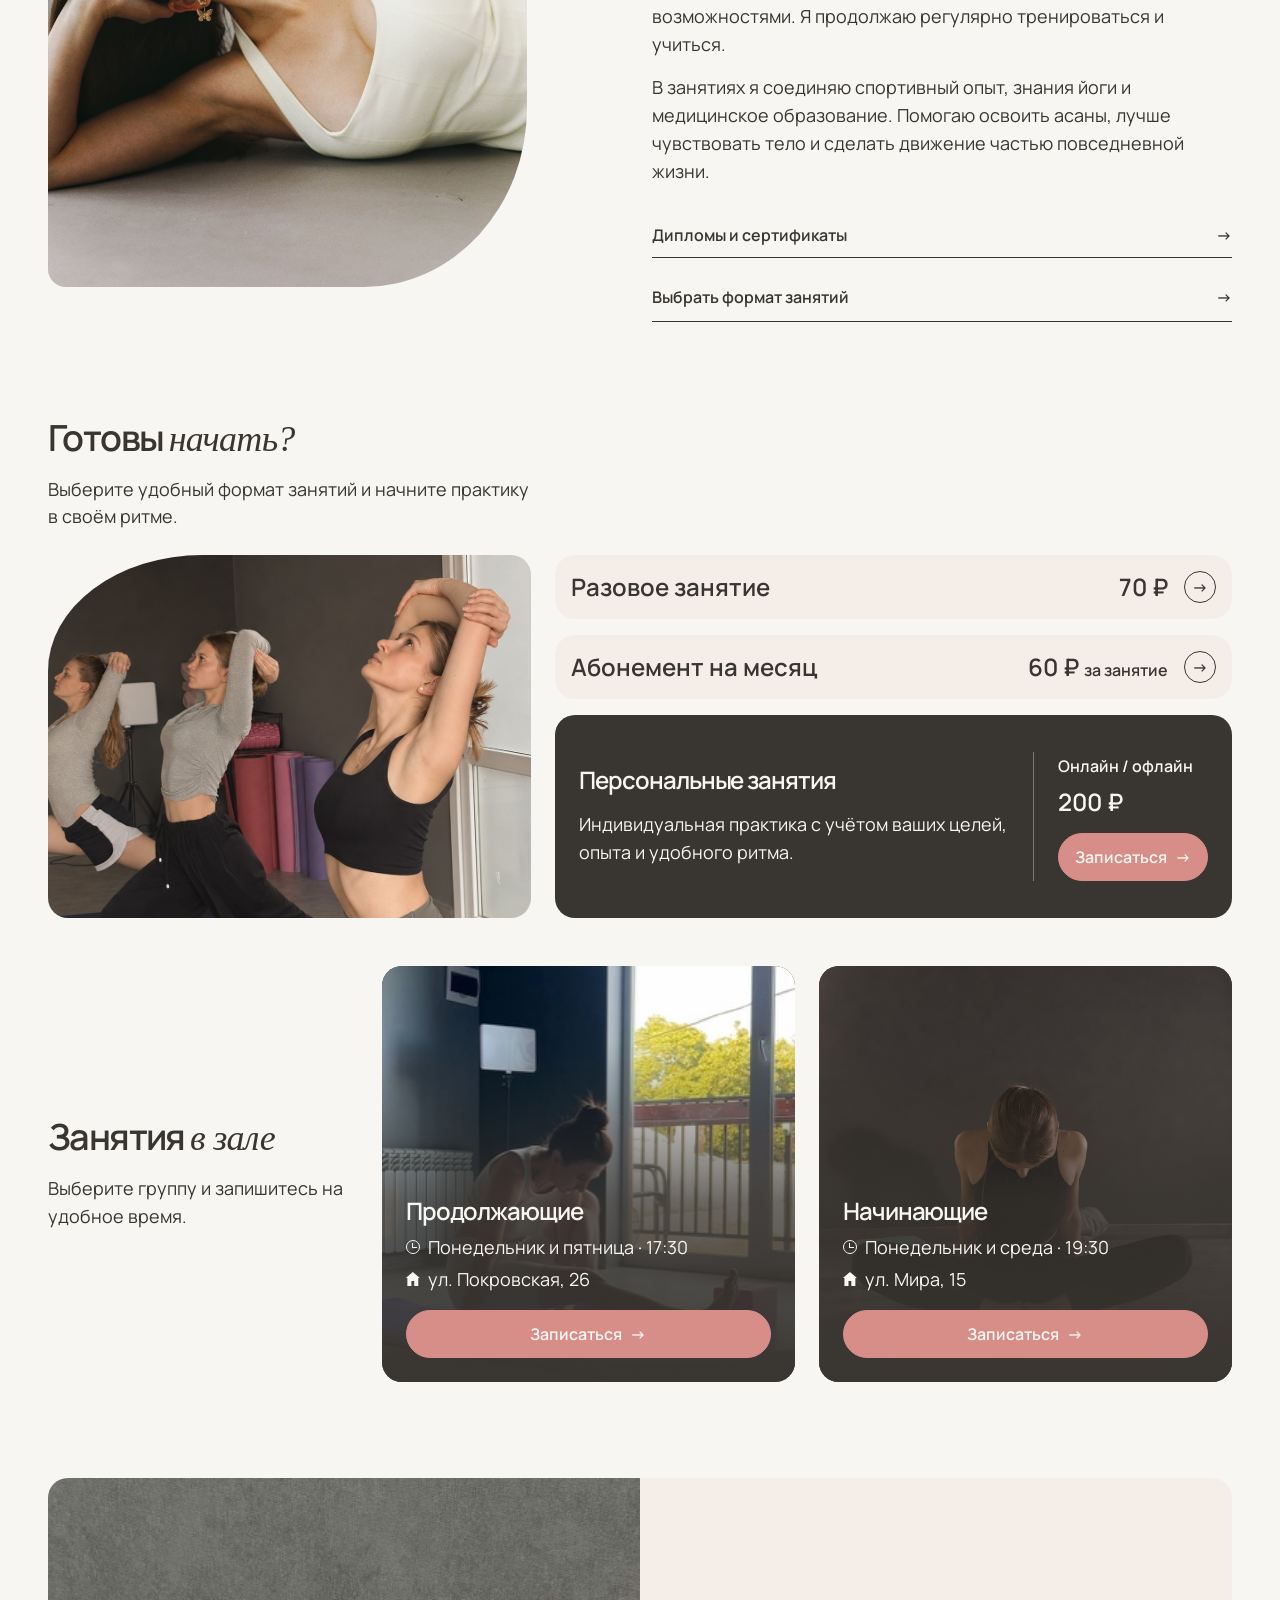
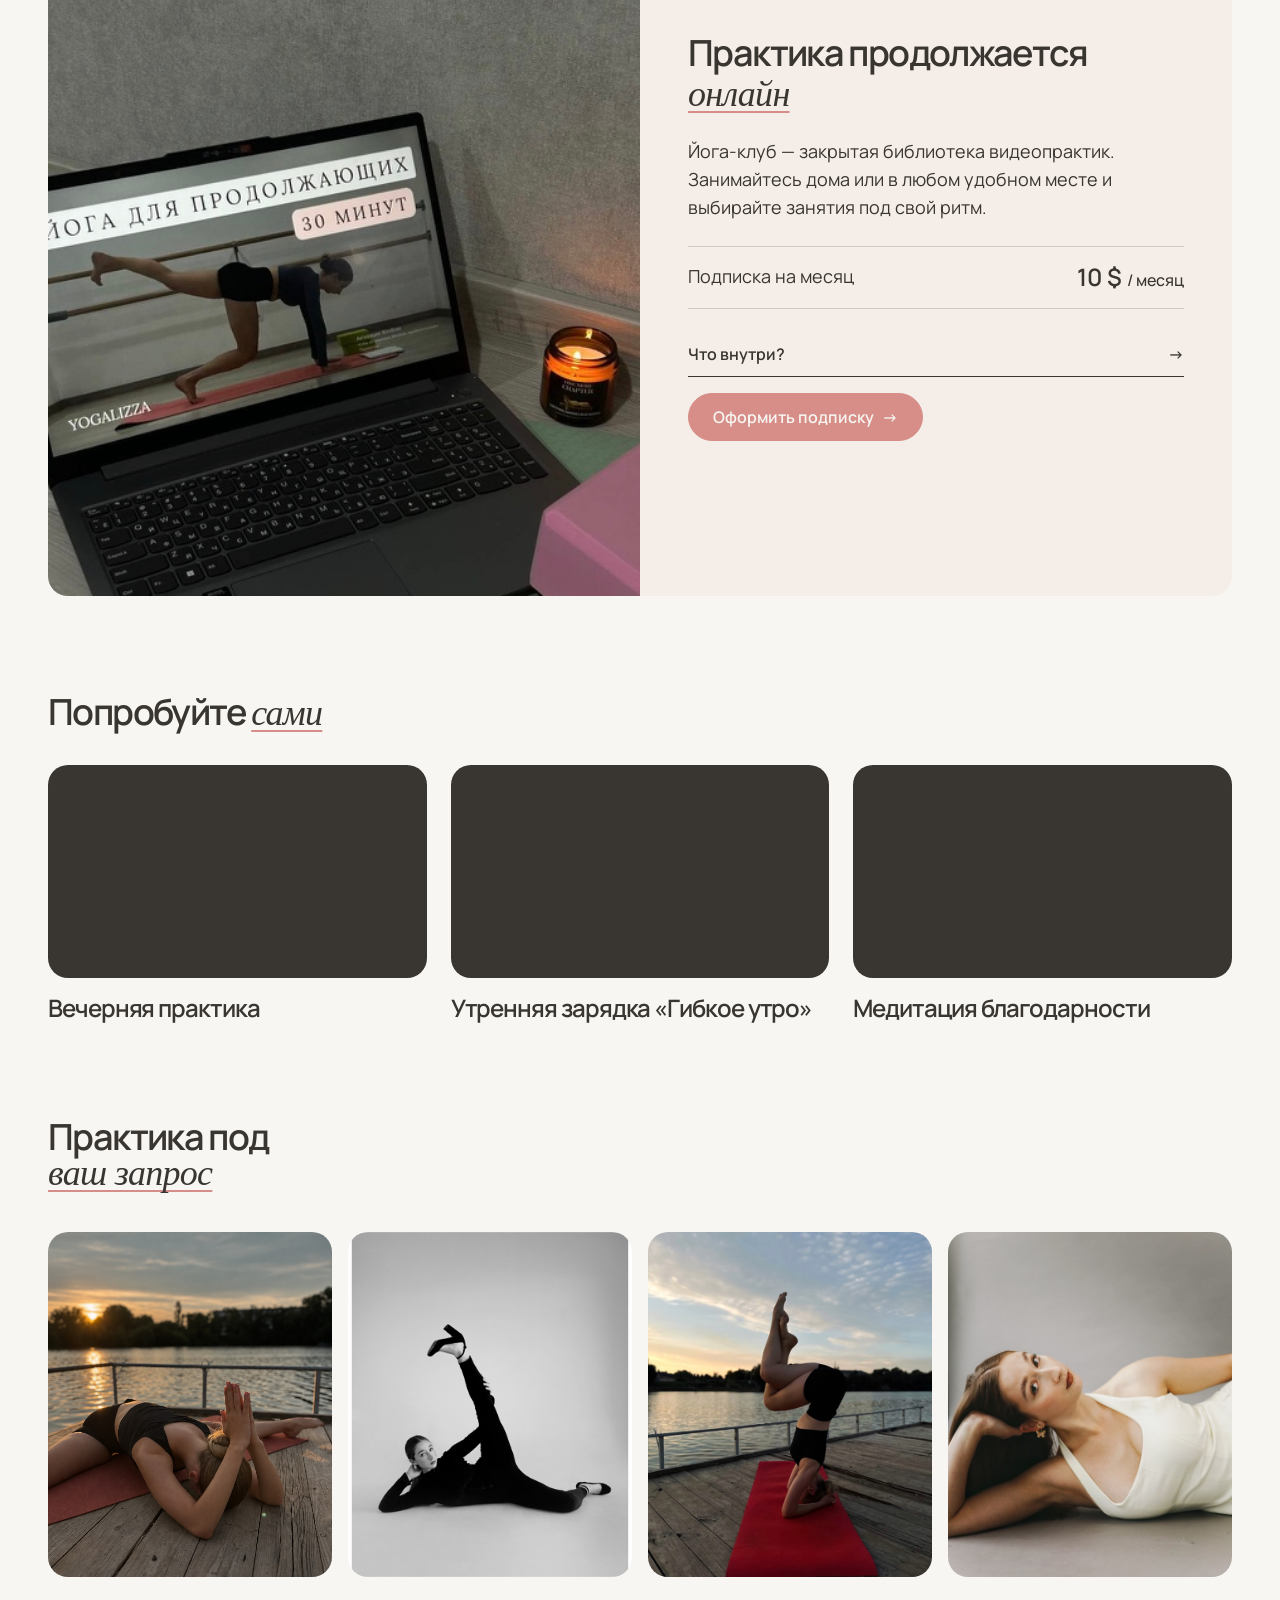
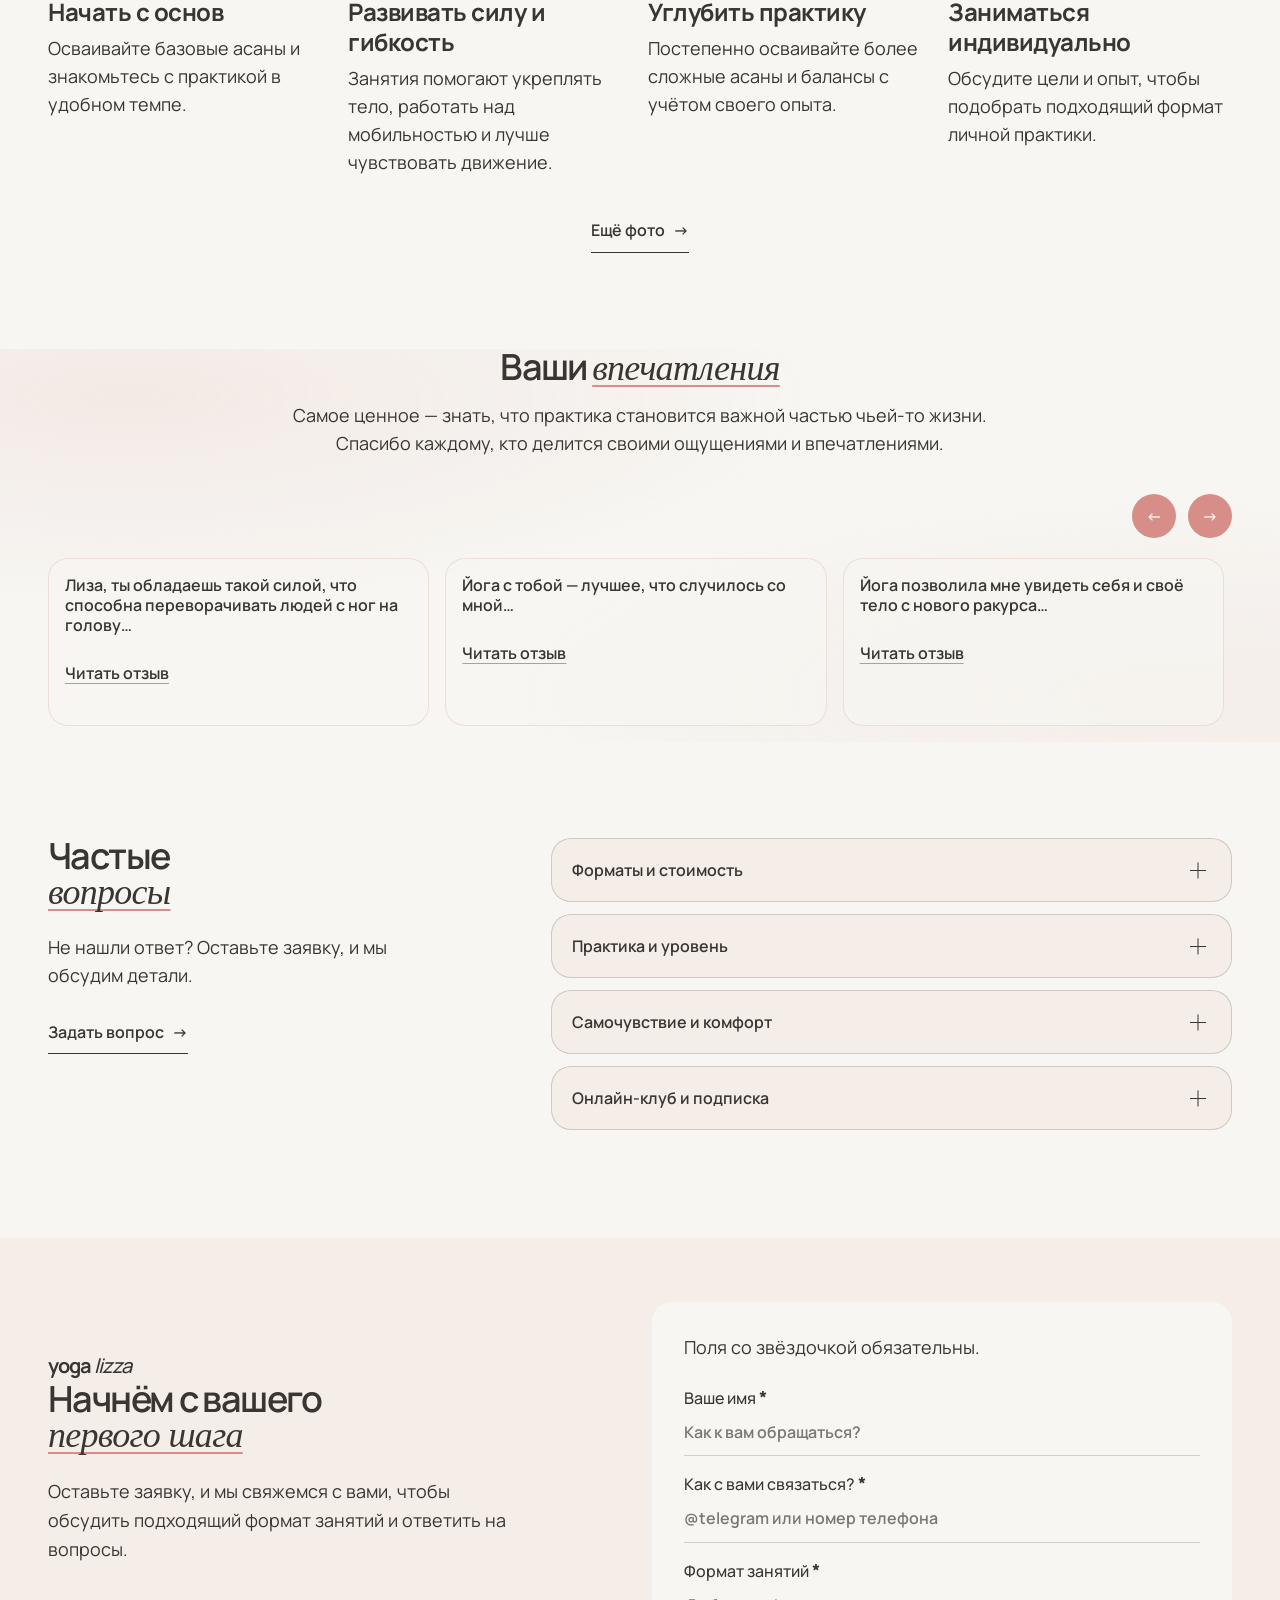
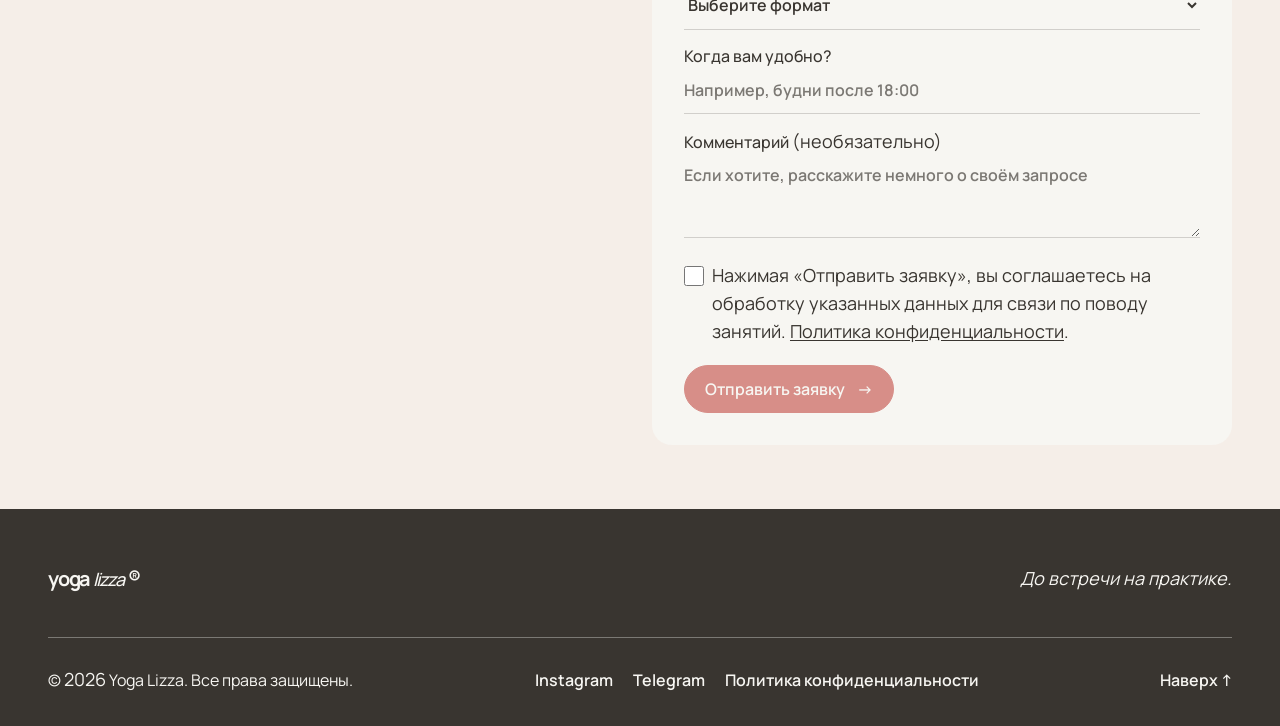
==== commit eadfc121: "Match hero accent line to heading width" ====
--- a/index.html
+++ b/index.html
@@ -2,7 +2,7 @@
 <html lang="ru">
 <head>
   <meta charset="utf-8">
-  <meta name="viewport" content="width=device-width, initial-scale=1">
+  <meta name="viewport" content="width=device-width, initial-scale=1, viewport-fit=cover">
   <meta name="theme-color" content="#f7f6f2">
   <meta name="description" content="Йога с Лизой: групповые занятия, индивидуальная практика и онлайн-формат. Найдите свой ритм и начните с практики.">
   <meta property="og:type" content="website">
@@ -12,7 +12,7 @@
   <link rel="preconnect" href="https://fonts.googleapis.com">
   <link rel="preconnect" href="https://fonts.gstatic.com" crossorigin>
   <link href="https://fonts.googleapis.com/css2?family=Manrope:wght@400;500;600;700&display=swap" rel="stylesheet">
-  <link rel="stylesheet" href="styles.css?v=viewport-edge">
+  <link rel="stylesheet" href="styles.css?v=hero-accent-width">
   <script src="script.js?v=review-cards" defer></script>
 </head>
 <body>
--- a/styles.css
+++ b/styles.css
@@ -1680,6 +1680,8 @@
 main > #highlights { margin-block-start: 48px; }
 
 #home.hero {
+  width: 100%;
+  background-color: var(--ink);
   min-height: clamp(640px, 100svh, 800px);
   padding: 112px max(var(--gutter), calc((100% - 1200px) / 2)) 72px;
 }
@@ -1688,6 +1690,15 @@
   background: var(--front-ink) url("images/IMG_4011.jpg") 68% center / cover no-repeat;
 }
 #home .hero-video { object-position: 68% 48%; filter: none; }
+
+@media (max-width: 768px) {
+  /* Keep fractional video edges outside the visible crop on mobile. */
+  #home .hero-video {
+    inset-inline: -8px;
+    width: calc(100% + 16px);
+    max-width: none;
+  }
+}
 #home .hero-visual::after {
   background:
     linear-gradient(180deg, color-mix(in srgb, var(--front-ink) 72%, transparent), transparent 26%, transparent 76%, color-mix(in srgb, var(--front-ink) 2%, transparent)),
@@ -1702,7 +1713,8 @@
   text-align: left;
 }
 #home .hero-copy h1 {
-  max-width: 576px;
+  width: fit-content;
+  max-width: min(576px, 100%);
   margin: 0;
   font-family: var(--sans) !important;
   font-size: var(--type-hero) !important;
@@ -2529,13 +2541,14 @@
 }
 
 @media (max-width: 480px) {
+  body { overflow-x: hidden; }
   #top.site-header > .button[href="#booking"] { display: none; }
   #top .booking-menu-link { display: flex; }
   .site-header > .club-login { flex: 0 1 auto; }
 }
 
 html {
-  overflow-x: clip;
+  overflow-x: hidden;
   scrollbar-width: none;
 }
 
@@ -2549,10 +2562,10 @@
   line-height: 1.2;
 }
 
-#home .hero-copy::before {
+#home .hero-copy h1::before {
   content: "";
   display: block;
-  width: 96px;
+  width: 100%;
   height: 1px;
   margin-bottom: 16px;
   background: linear-gradient(to right, var(--rose) 40%, transparent);
@@ -2593,3 +2606,14 @@
   border: 0;
   clip-path: polygon(50% 0, 100% 44%, 89% 44%, 89% 100%, 60% 100%, 60% 65%, 40% 65%, 40% 100%, 11% 100%, 11% 44%, 0 44%);
 }
+
+
+/* Extend the hero through the safe area while keeping controls inside it. */
+@media (max-width: 1200px) {
+  #home.hero, #top.site-header {
+    padding-left: max(var(--gutter), calc(env(safe-area-inset-left) + 12px));
+    padding-right: max(var(--gutter), calc(env(safe-area-inset-right) + 12px));
+  }
+}
+
+html { overscroll-behavior-x: none; }
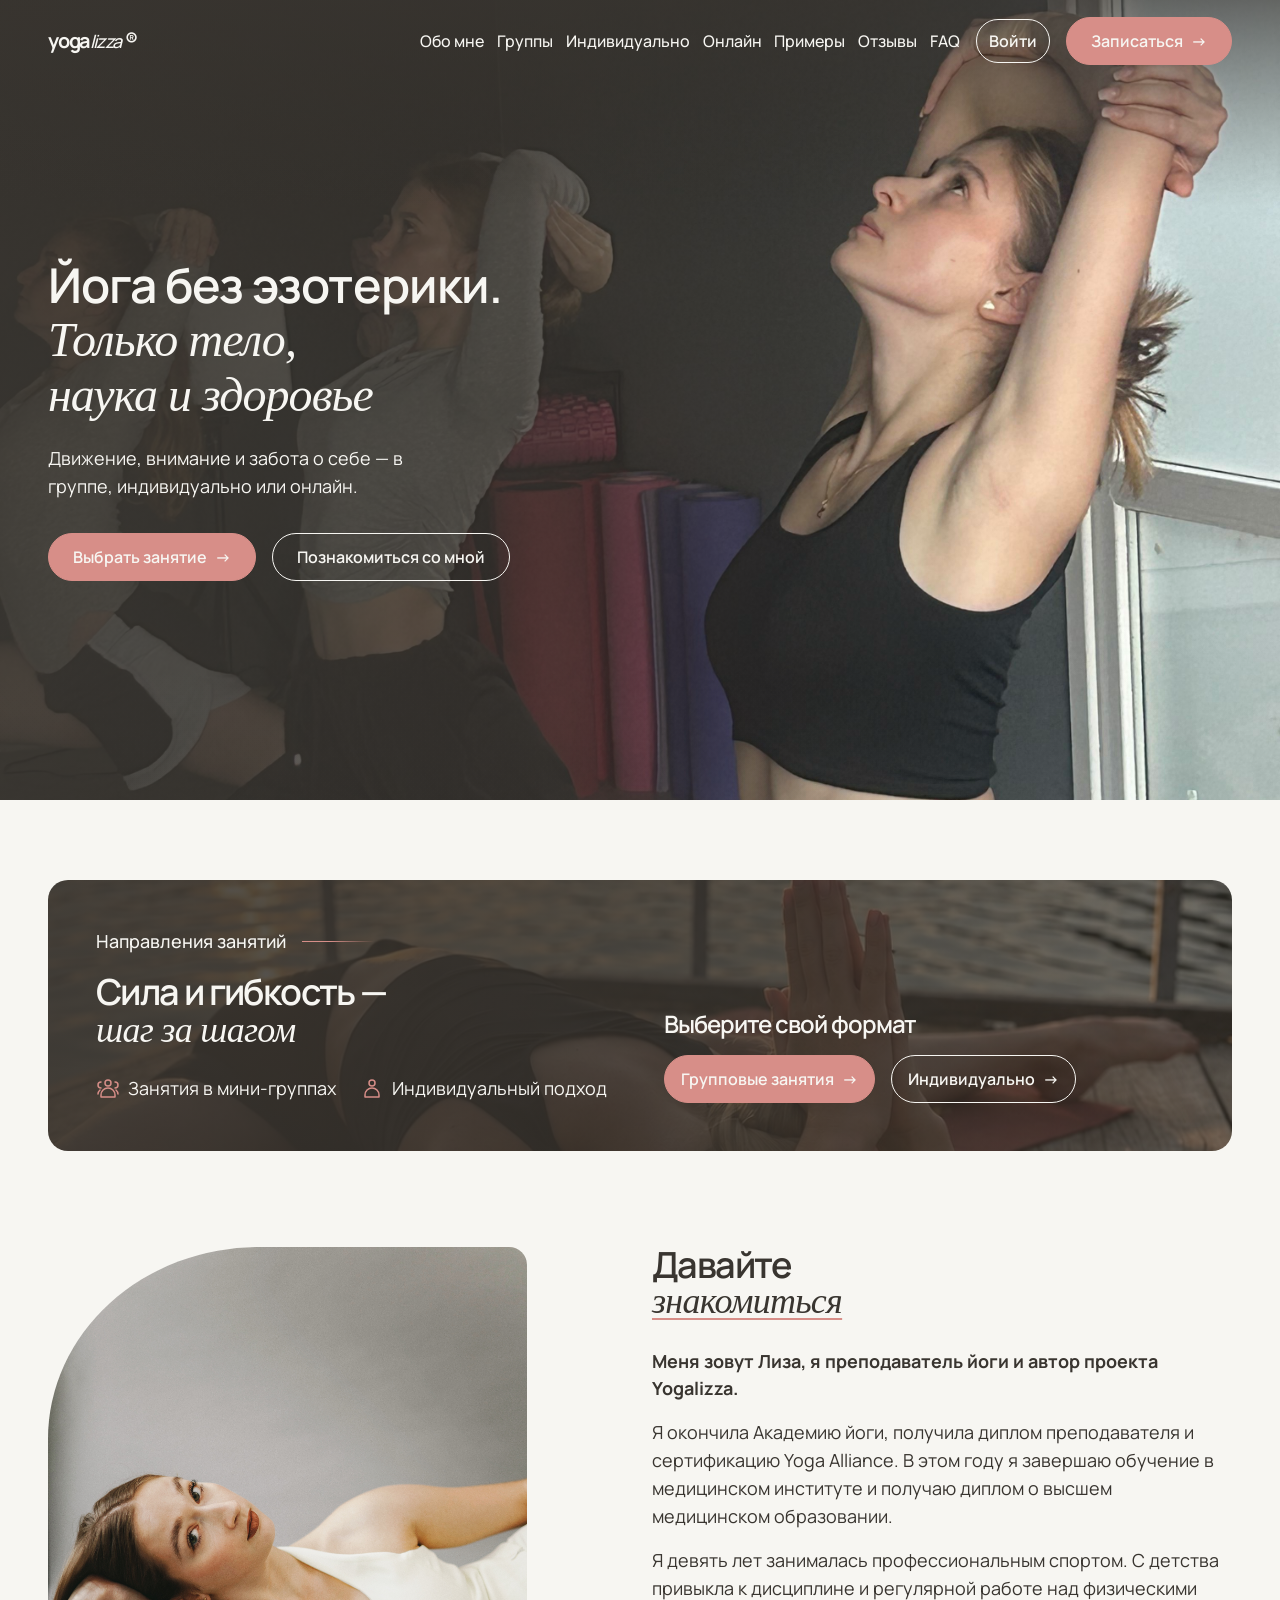
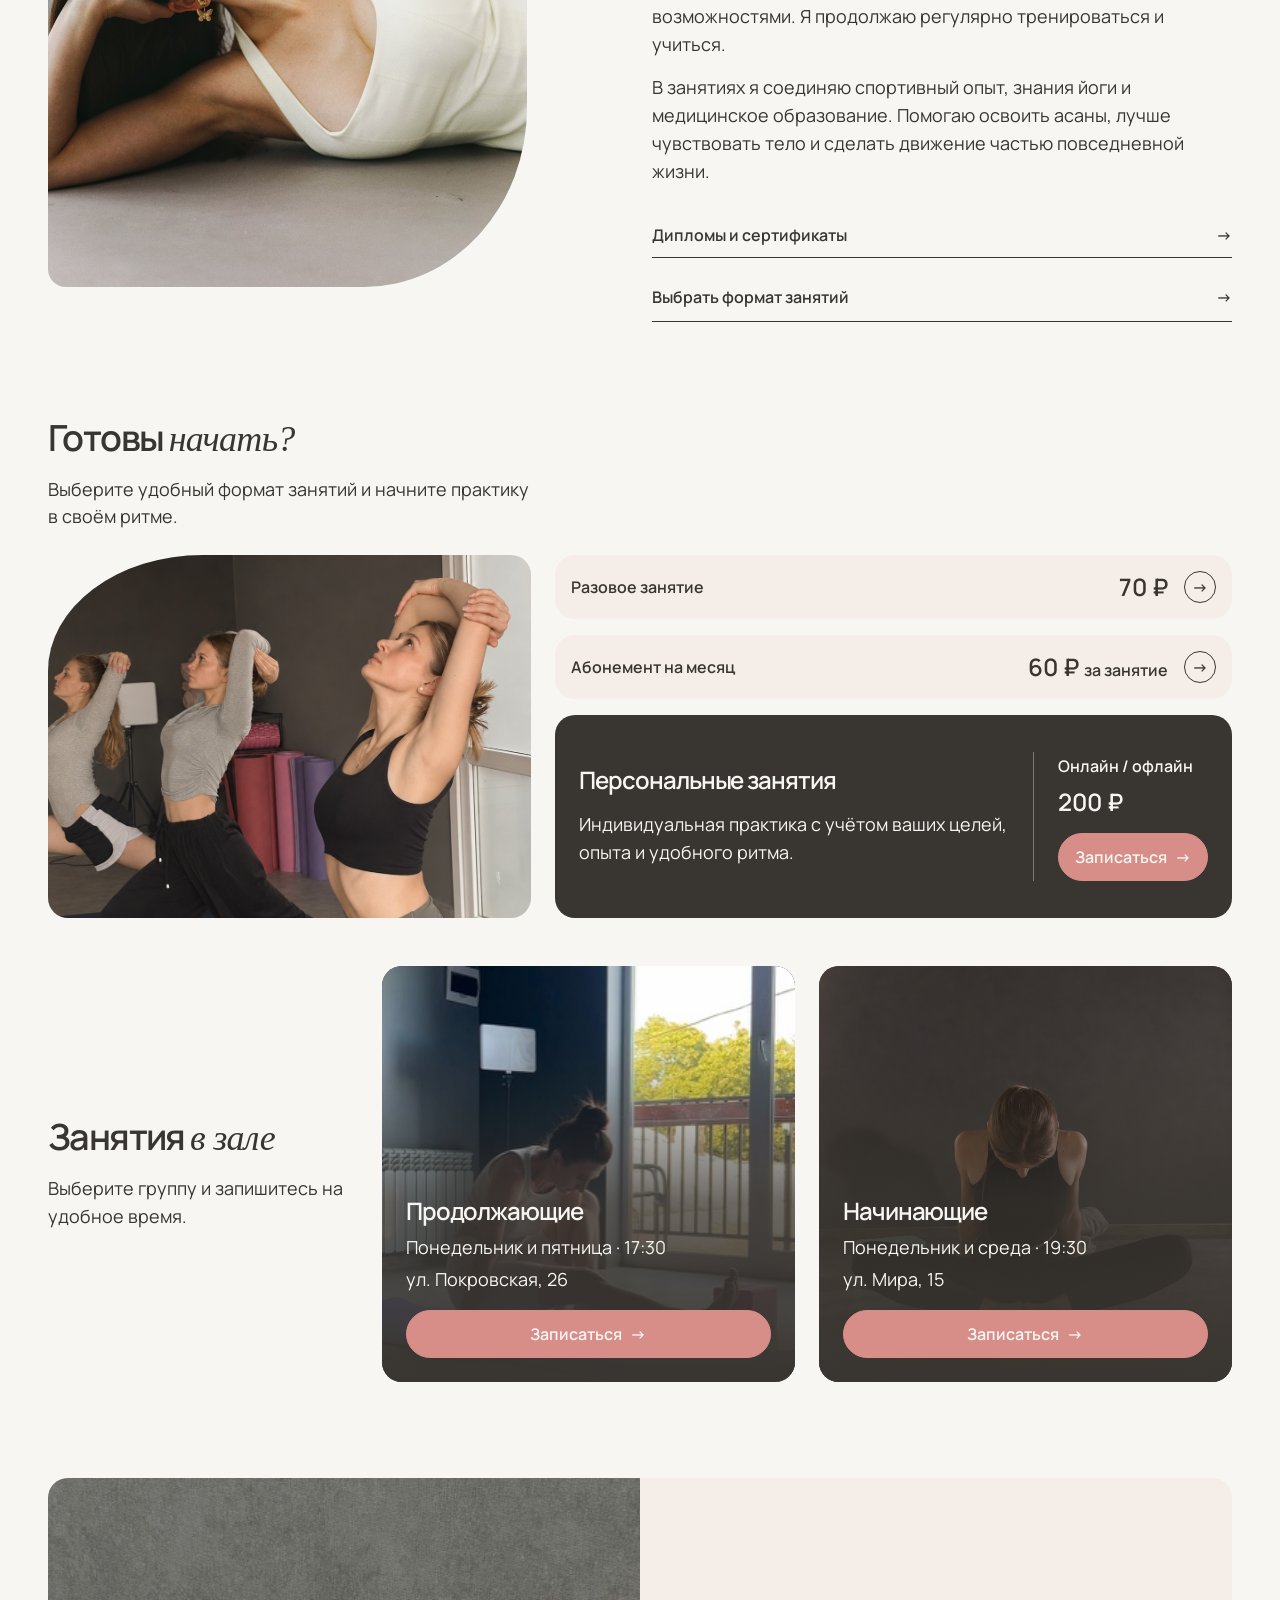
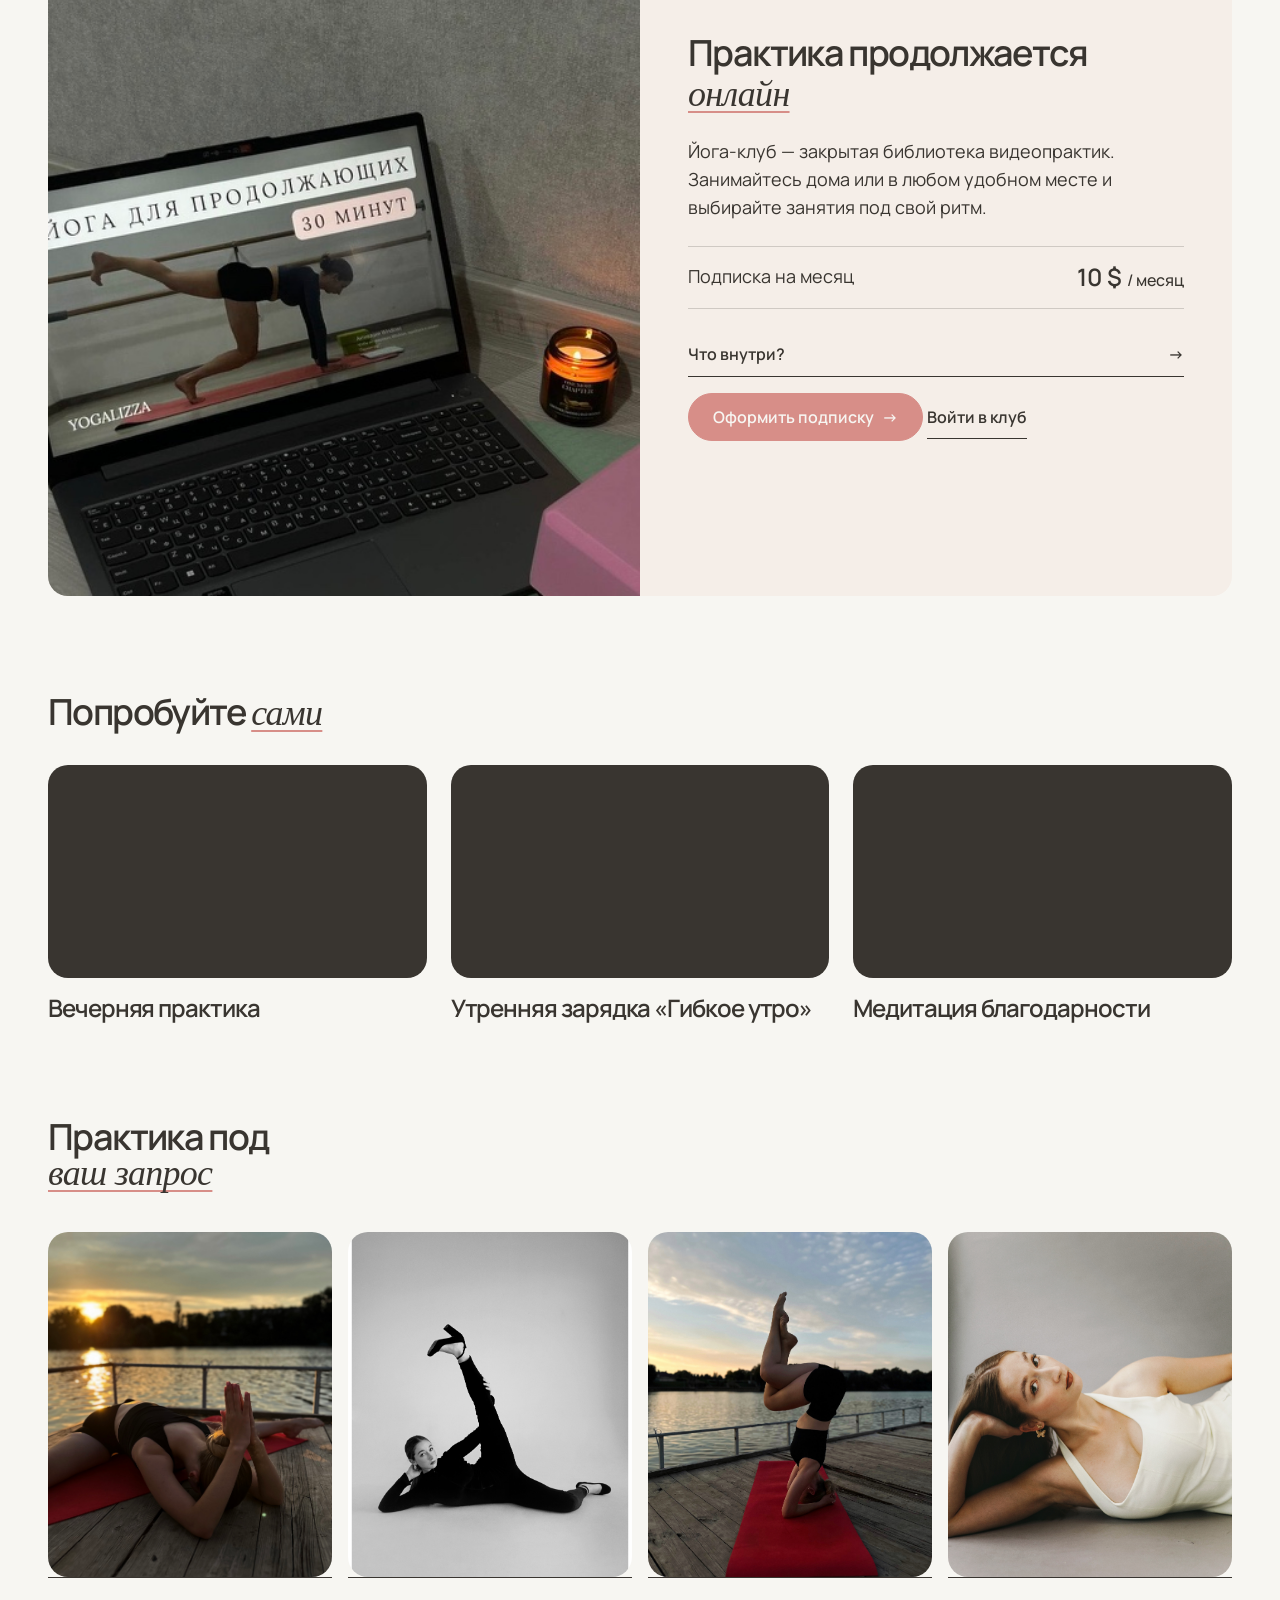
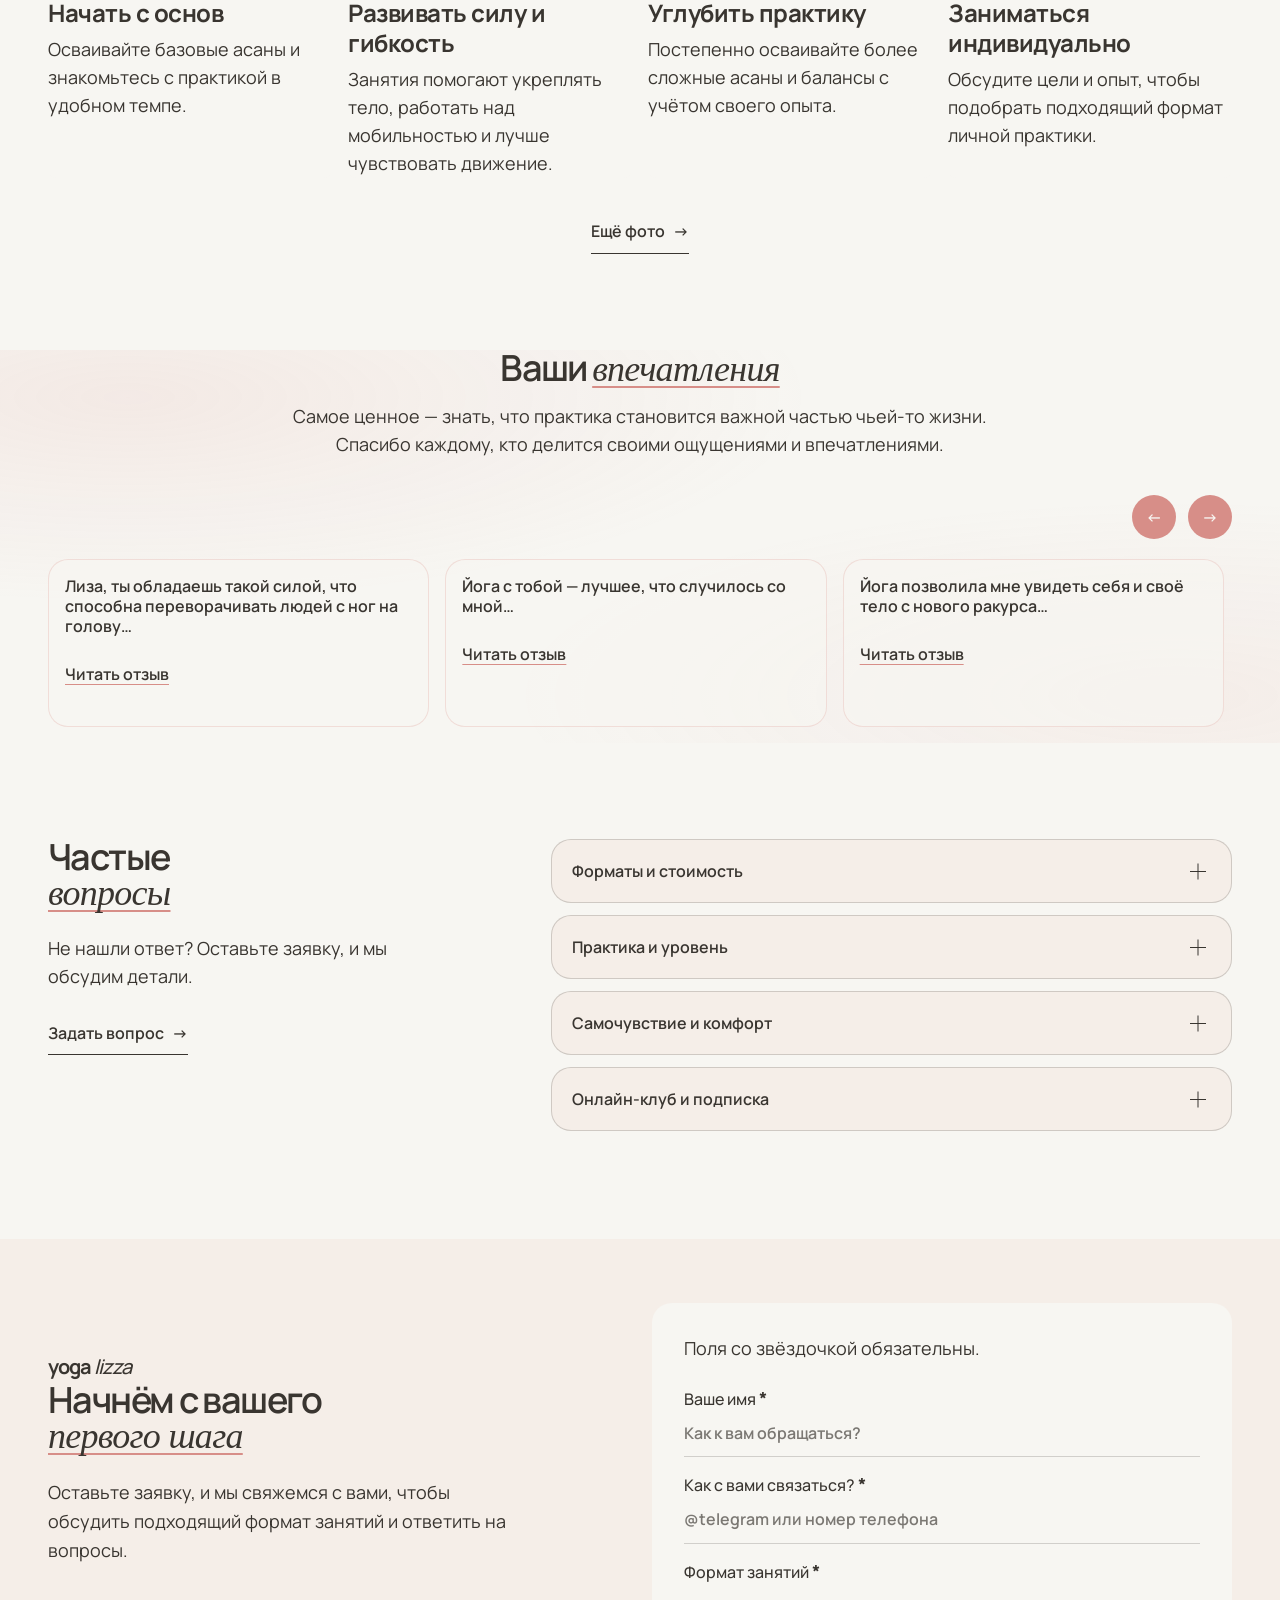
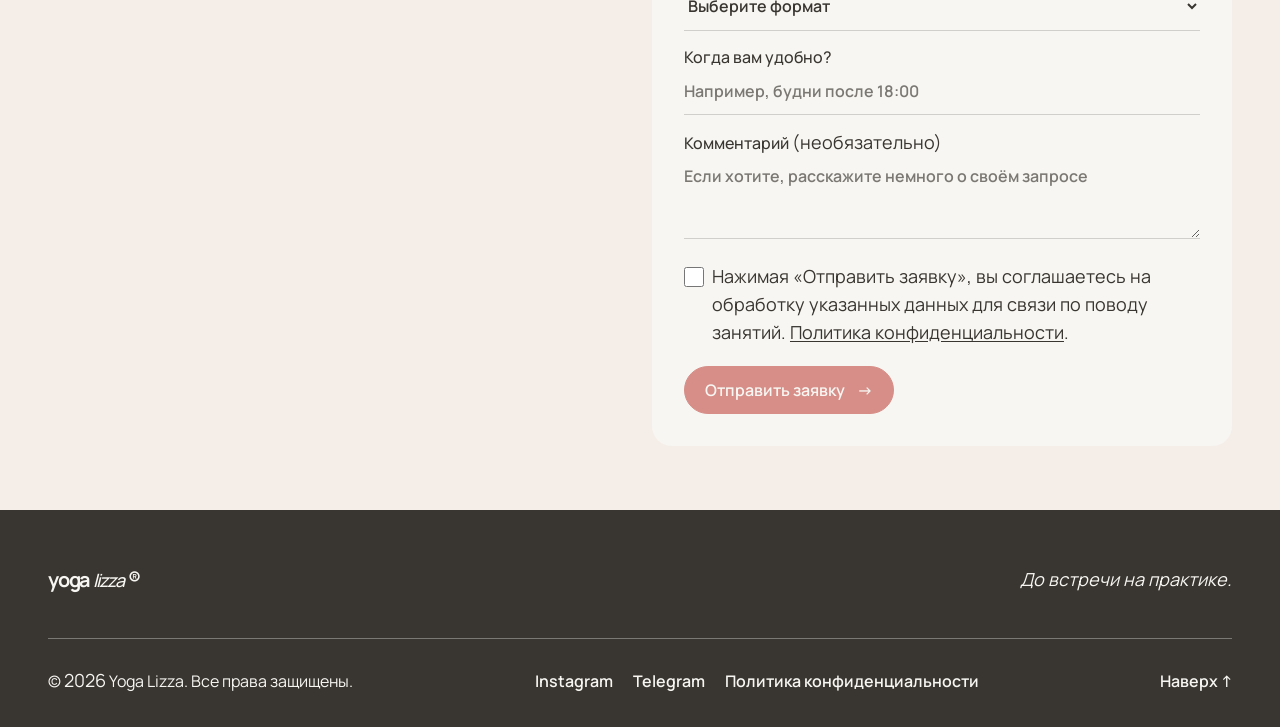
==== commit 4de3117d: "Keep form borders the same width on focus" ====
--- a/index.html
+++ b/index.html
@@ -2,7 +2,7 @@
 <html lang="ru">
 <head>
   <meta charset="utf-8">
-  <meta name="viewport" content="width=device-width, initial-scale=1, viewport-fit=cover">
+  <meta name="viewport" content="width=device-width, initial-scale=1">
   <meta name="theme-color" content="#f7f6f2">
   <meta name="description" content="Йога с Лизой: групповые занятия, индивидуальная практика и онлайн-формат. Найдите свой ритм и начните с практики.">
   <meta property="og:type" content="website">
@@ -12,7 +12,7 @@
   <link rel="preconnect" href="https://fonts.googleapis.com">
   <link rel="preconnect" href="https://fonts.gstatic.com" crossorigin>
   <link href="https://fonts.googleapis.com/css2?family=Manrope:wght@400;500;600;700&display=swap" rel="stylesheet">
-  <link rel="stylesheet" href="styles.css?v=hero-accent-width">
+  <link rel="stylesheet" href="styles.css?v=field-focus">
   <script src="script.js?v=review-cards" defer></script>
 </head>
 <body>
@@ -24,7 +24,7 @@
       <a href="#about">Обо мне</a><a href="#groups">Группы</a><a href="#individual">Индивидуально</a><a href="#online">Онлайн</a><a href="#sample-videos">Примеры</a><a href="#reviews">Отзывы</a><a href="#faq">FAQ</a>
       <a class="booking-menu-link" href="#booking">Записаться</a>
     </nav>
-    <a class="club-login" href="https://codex-yoga-club.yoga-lizza.pages.dev/club"><span>Вход в личный кабинет</span></a>
+    <a class="club-login" href="/club" aria-label="Войти в личный кабинет">Войти</a>
     <a class="button button-small" href="#booking">Записаться <span aria-hidden="true">→</span></a>
   </header>
 
@@ -110,8 +110,8 @@
           <img src="images/studio-continuing.jpg" alt="" width="294" height="525" loading="lazy">
           <div class="studio-group-copy">
             <h3>Продолжающие</h3>
-            <p class="studio-detail"><span class="studio-icon studio-icon-clock" aria-hidden="true"></span><span>Понедельник и пятница · 17:30</span></p>
-            <p class="studio-detail"><span class="studio-icon studio-icon-house" aria-hidden="true"></span><span>ул. Покровская, 26</span></p>
+            <p>Понедельник и пятница · 17:30</p>
+            <p>ул. Покровская, 26</p>
             <a class="button button-primary" href="#booking" data-service="group" data-group="Продолжающие — понедельник и пятница, 17:30" aria-label="Записаться в группу для продолжающих">Записаться <span aria-hidden="true">→</span></a>
           </div>
         </article>
@@ -119,15 +119,15 @@
           <img src="images/IMG_5166-graded.jpg" alt="" width="1086" height="1448" loading="lazy">
           <div class="studio-group-copy">
             <h3>Начинающие</h3>
-            <p class="studio-detail"><span class="studio-icon studio-icon-clock" aria-hidden="true"></span><span>Понедельник и среда · 19:30</span></p>
-            <p class="studio-detail"><span class="studio-icon studio-icon-house" aria-hidden="true"></span><span>ул. Мира, 15</span></p>
+            <p>Понедельник и среда · 19:30</p>
+            <p>ул. Мира, 15</p>
             <a class="button button-primary" href="#booking" data-service="group" data-group="Начинающие — понедельник и среда, 19:30" aria-label="Записаться в группу для начинающих">Записаться <span aria-hidden="true">→</span></a>
           </div>
         </article>
       </div>
     </section>
 
-    <section class="online section-wrap" id="online"><div class="online-card"><div class="online-art online-art-photo"><img src="images/online-club-laptop.jpg" alt="Видеопрактика йоги на экране ноутбука рядом со свечой" width="470" height="570" loading="lazy"><div class="online-photo-shade"></div></div><div class="online-copy"><p class="eyebrow">04 — PRACTICE ONLINE</p><h2>Практика продолжается<br><em>онлайн</em></h2><p>Йога-клуб — закрытая библиотека видеопрактик. Занимайтесь дома или в любом удобном месте и выбирайте занятия под свой ритм.</p><div class="online-price"><span>Подписка на месяц</span><strong>10 $ <small>/ месяц</small></strong></div><details class="club-info-accordion"><summary><span>Что внутри?</span><span aria-hidden="true">→</span></summary><div class="club-info-expanded"><p>Йога-клуб — это онлайн-пространство для тех, кто хочет регулярно заниматься своим телом, становиться сильнее, гибче и выносливее в комфортном для себя темпе.</p><p>В клубе собрана библиотека видеопрактик, разделённая по направлениям: общеукрепляющие практики, развитие баланса, укрепление мышц кора и ног, освоение сложных асан, работа над гибкостью и мобильностью, а также расслабляющие и дыхательные практики и медитации.</p><p>Каждый участник получает доступ ко всей библиотеке по ежемесячной подписке и может самостоятельно выбирать занятия в зависимости от своих целей, уровня подготовки, свободного времени и самочувствия.</p></div></details><a class="button" href="#booking" data-service="telegram">Оформить подписку <span aria-hidden="true">→</span></a></div></div></section>
+    <section class="online section-wrap" id="online"><div class="online-card"><div class="online-art online-art-photo"><img src="images/online-club-laptop.jpg" alt="Видеопрактика йоги на экране ноутбука рядом со свечой" width="470" height="570" loading="lazy"><div class="online-photo-shade"></div></div><div class="online-copy"><p class="eyebrow">04 — PRACTICE ONLINE</p><h2>Практика продолжается<br><em>онлайн</em></h2><p>Йога-клуб — закрытая библиотека видеопрактик. Занимайтесь дома или в любом удобном месте и выбирайте занятия под свой ритм.</p><div class="online-price"><span>Подписка на месяц</span><strong>10 $ <small>/ месяц</small></strong></div><details class="club-info-accordion"><summary><span>Что внутри?</span><span aria-hidden="true">→</span></summary><div class="club-info-expanded"><p>Йога-клуб — это онлайн-пространство для тех, кто хочет регулярно заниматься своим телом, становиться сильнее, гибче и выносливее в комфортном для себя темпе.</p><p>В клубе собрана библиотека видеопрактик, разделённая по направлениям: общеукрепляющие практики, развитие баланса, укрепление мышц кора и ног, освоение сложных асан, работа над гибкостью и мобильностью, а также расслабляющие и дыхательные практики и медитации.</p><p>Каждый участник получает доступ ко всей библиотеке по ежемесячной подписке и может самостоятельно выбирать занятия в зависимости от своих целей, уровня подготовки, свободного времени и самочувствия.</p></div></details><a class="button" href="#booking" data-service="telegram">Оформить подписку <span aria-hidden="true">→</span></a> <a class="text-link" href="/club.html">Войти в клуб</a></div></div></section>
 
     <section class="section sample-videos section-wrap" id="sample-videos">
       <div class="sample-videos-heading">
@@ -152,23 +152,21 @@
     <section class="section info-section section-wrap" id="practice">
       <div class="section-heading"><div><h2>Практика под<br><em>ваш запрос</em></h2></div></div>
       <div class="info-card-grid">
-        <article class="info-card"><img src="images/IMG_3152-graded.jpg" alt="Практика йоги у воды" loading="lazy"><div><h3>Начать с основ</h3><p>Осваивайте базовые асаны и знакомьтесь с практикой в удобном темпе.</p></div></article>
-        <article class="info-card"><img src="images/IMG_3235-graded.jpg" alt="Практика йоги и работа с подвижностью" loading="lazy"><div><h3>Развивать силу и гибкость</h3><p>Занятия помогают укреплять тело, работать над мобильностью и лучше чувствовать движение.</p></div></article>
-        <article class="info-card"><img src="images/IMG_3157-graded.jpg" alt="Баланс на предплечьях в практике йоги" loading="lazy"><div><h3>Углубить практику</h3><p>Постепенно осваивайте более сложные асаны и балансы с учётом своего опыта.</p></div></article>
-        <article class="info-card"><img src="images/IMG_1327-graded.jpg" alt="Преподавательница йоги Лиза" loading="lazy"><div><h3>Заниматься индивидуально</h3><p>Обсудите цели и опыт, чтобы подобрать подходящий формат личной практики.</p></div></article>
+        <article class="info-card"><img src="images/IMG_3152.JPG" alt="Практика йоги у воды" loading="lazy"><div><h3>Начать с основ</h3><p>Осваивайте базовые асаны и знакомьтесь с практикой в удобном темпе.</p></div></article>
+        <article class="info-card"><img src="images/IMG_3235.JPG" alt="Практика йоги и работа с подвижностью" loading="lazy"><div><h3>Развивать силу и гибкость</h3><p>Занятия помогают укреплять тело, работать над мобильностью и лучше чувствовать движение.</p></div></article>
+        <article class="info-card"><img src="images/IMG_3157.JPG" alt="Баланс на предплечьях в практике йоги" loading="lazy"><div><h3>Углубить практику</h3><p>Постепенно осваивайте более сложные асаны и балансы с учётом своего опыта.</p></div></article>
+        <article class="info-card"><img src="images/IMG_1327.JPG" alt="Преподавательница йоги Лиза" loading="lazy"><div><h3>Заниматься индивидуально</h3><p>Обсудите цели и опыт, чтобы подобрать подходящий формат личной практики.</p></div></article>
       </div>
       <div class="extra-photos" id="extra-practice-photos" hidden>
-        <img src="images/IMG_4011-graded.jpg" alt="Групповая практика йоги у окна" loading="lazy">
-        <img src="images/IMG_5166-graded.jpg" alt="Практика на коврике" loading="lazy">
-        <img src="images/IMG_3233-graded.jpg" alt="Поза йоги в студии" loading="lazy">
-        <img src="images/IMG_3234-graded.jpg" alt="Баланс и растяжка в практике йоги" loading="lazy">
-        <img src="images/IMG_4022-graded.jpg" alt="Участницы на занятии йогой в парной асане" loading="lazy">
-        <img src="images/IMG_2969-graded.jpg" alt="Практика баланса на занятии йогой" loading="lazy">
-        <img src="images/IMG_3028-graded.jpg" alt="Асана в студии йоги" loading="lazy">
-        <img src="images/IMG_3038-graded.jpg" alt="Практика йоги в студии с подсветкой" loading="lazy">
-        <img src="images/IMG_3686-graded.jpg" alt="Растяжка на коврике в студии" loading="lazy">
-        <img src="images/IMG_5162-graded.jpg" alt="Наклон вперёд с опорой на блок" loading="lazy">
-        <img src="images/IMG_4461-graded.jpg" alt="Баланс в асане в студии йоги" loading="lazy">
+        <img src="images/IMG_3233.JPG" alt="Поза йоги в студии" loading="lazy">
+        <img src="images/IMG_3234.JPG" alt="Баланс и растяжка в практике йоги" loading="lazy">
+        <img src="images/IMG_4022.jpg" alt="Участницы на занятии йогой в парной асане" loading="lazy">
+        <img src="images/IMG_2969.jpg" alt="Практика баланса на занятии йогой" loading="lazy">
+        <img src="images/IMG_3028.jpg" alt="Асана в студии йоги" loading="lazy">
+        <img src="images/IMG_3038.jpg" alt="Практика йоги в студии с подсветкой" loading="lazy">
+        <img src="images/IMG_3686.jpg" alt="Растяжка на коврике в студии" loading="lazy">
+        <img src="images/IMG_5162.jpg" alt="Наклон вперёд с опорой на блок" loading="lazy">
+        <img src="images/IMG_4461.jpg" alt="Баланс в асане в студии йоги" loading="lazy">
       </div>
       <button class="more-photos" type="button" aria-expanded="false" aria-controls="extra-practice-photos">
         <span class="more-photos-label">Ещё фото</span><span class="more-photos-arrow" aria-hidden="true">→</span>
--- a/styles.css
+++ b/styles.css
@@ -1,4 +1,4 @@
-:root{--paper:#F7F6F2;--greige:#F5EEE8;--rose:#D78E88;--ink:#393530;--muted:var(--ink);--line:color-mix(in srgb, var(--ink) 20%, transparent);--sans:'Manrope',Arial,sans-serif;--serif:var(--sans);--page:min(1320px,calc(100% - 96px))}*{box-sizing:border-box}html{scroll-behavior:smooth;scroll-padding-top:92px}body{margin:0;background:var(--paper);color:var(--ink);font-family:var(--sans);font-size:20px;line-height:1.65}a{color:inherit;text-decoration:none}button,input,select,textarea{font:inherit}.skip-link{position:absolute;top:-60px;left:16px;background:var(--ink);color:var(--paper);padding:12px 16px;z-index:99}.skip-link:focus{top:12px}.site-header{height:86px;padding:0 max(48px,round(nearest, calc((100vw - 1320px)/2), 4px));display:flex;align-items:center;justify-content:space-between;gap:28px;border-bottom:1px solid var(--line);background:color-mix(in srgb, var(--paper) 94%, transparent);position:sticky;top:0;z-index:20;backdrop-filter:blur(12px)}.wordmark{font-size:20px;line-height:1;font-weight:700;letter-spacing:-1.2px;var(--paper)-space:nowrap}.wordmark span,.booking-mark span,.footer-top .wordmark span{font-family:var(--serif);font-weight:500;font-style:italic}.wordmark i{font-size:20px;vertical-align:top;margin-left:4px;font-style:normal}.primary-nav{display:flex;align-items:center;gap:round(nearest, clamp(16px,2vw,32px), 4px)}.primary-nav a{font-size:20px;letter-spacing:.015em;color:var(--ink);transition:color .2s}.primary-nav a:hover,.footer-links a:hover{color:var(--rose)}.button{min-height:52px;padding:0 24px;background:var(--rose);display:inline-flex;align-items:center;justify-content:center;gap:28px;border:1px solid var(--rose);font-size:20px;font-weight:700;transition:background .2s,transform .2s,border-color .2s;cursor:pointer}.button:hover{background:var(--rose);border-color:var(--rose);transform:translateY(-2px)}.button span{font-size:20px}.button-small{min-height:42px;padding:0 16px;gap:16px;var(--paper)-space:nowrap}.button-dark{background:var(--ink);border-color:var(--ink);color:var(--paper)}.button-dark:hover{background:var(--ink);border-color:var(--ink)}.menu-toggle{display:none}.section-wrap{width:var(--page);margin-inline:auto}.hero{min-height:690px;position:relative;display:grid;grid-template-columns:1fr .92fr;align-items:center;gap:round(nearest, 5vw, 4px);padding-top:52px;padding-bottom:76px}.hero-copy{padding:16px 0 24px}.eyebrow{font-size:20px;letter-spacing:.16em;text-transform:uppercase;font-weight:700;margin:0 0 20px;color:var(--ink)}.eyebrow-line{display:inline-block;width:30px;height:1px;background:var(--rose);vertical-align:middle;margin-right:12px}.hero h1,h2{font-family:var(--serif);font-weight:400;letter-spacing:-.035em}.hero h1{font-size:40px;line-height:.93;margin:0 0 28px}.hero h1 em,h2 em{font-weight:400;color:var(--rose)}.hero-text{max-width:470px;font-size:20px;line-height:1.9;color:var(--ink);margin:0 0 28px}.hero-actions{display:flex;gap:28px;align-items:center}.text-link{font-size:20px;font-weight:700;display:inline-flex;gap:12px;align-items:center;border-bottom:1px solid var(--ink);padding:8px 0;transition:gap .2s}.text-link:hover{gap:20px}.micro-note{color:var(--muted);font-size:20px;margin-top:16px}.hero-visual{height:min(560px,63vw);min-height:460px;position:relative;padding:16px 28px 12px 20px}.photo-placeholder{height:100%;position:relative;overflow:hidden;background:radial-gradient(ellipse at 70% 25%,color-mix(in srgb, var(--paper) 23%, transparent),transparent 28%),linear-gradient(135deg,var(--paper) 0%,var(--paper) 54%,var(--paper) 100%);display:flex;align-items:center;justify-content:center;color:var(--rose)}.photo-placeholder:before,.photo-placeholder:after{content:"";position:absolute;border:1px solid color-mix(in srgb, var(--rose) 22%, transparent);border-radius:50%}.photo-placeholder:before{width:70%;aspect-ratio:1;left:-12%;bottom:-40%}.photo-placeholder:after{width:42%;aspect-ratio:1;right:-14%;top:-16%}.placeholder-index,.placeholder-foot{position:absolute;left:24px;font:700 20px var(--sans);letter-spacing:.16em;color:var(--rose)}.placeholder-index{top:22px}.placeholder-foot{bottom:20px;font-size:20px}.placeholder-icon{font-size:40px;font-weight:200;opacity:.38;position:absolute;right:13%;top:12%}.placeholder-caption{font-family:var(--serif);font-size:20px;line-height:1.02;text-align:center;color:var(--rose);position:relative;z-index:1}.hero-stamp{width:112px;height:112px;position:absolute;right:-12px;bottom:24px;border-radius:50%;background:var(--rose);display:flex;flex-direction:column;align-items:center;justify-content:center;font:italic 20px var(--serif);line-height:1.12;transform:rotate(-12deg)}.hero-stamp b{position:absolute;right:12px;top:14px;font:20px var(--sans)}.hero-side-label{position:absolute;right:-5px;top:50%;writing-mode:vertical-rl;font-size:20px;letter-spacing:.2em;color:var(--ink)}.scroll-cue{position:absolute;bottom:24px;left:0;font-size:20px;display:flex;align-items:center;gap:16px}.scroll-cue span{font-size:20px;letter-spacing:.1em;text-transform:uppercase}.hero-number{position:absolute;bottom:27px;right:0;font-size:20px;letter-spacing:.13em}.hero-number i{font-style:normal;color:var(--ink)}.intro-strip{border-top:1px solid var(--line);border-bottom:1px solid var(--line);display:flex;align-items:center;justify-content:center;gap:round(nearest, 7vw, 4px);min-height:74px;font:italic 20px var(--serif);color:var(--rose)}.intro-strip i{font-size:20px;color:var(--rose);font-style:normal}.section{padding-top:112px;padding-bottom:120px}.section-kicker{border-top:1px solid var(--line);padding-top:12px;display:flex;justify-content:space-between;font-size:20px;letter-spacing:.13em;text-transform:uppercase;color:var(--ink)}.section-kicker span:last-child{letter-spacing:.04em;text-transform:none}.about-layout{display:grid;grid-template-columns:.88fr 1fr;gap:11%;align-items:center;padding:60px 7% 0}.photo-placeholder-tall{height:520px}.about-copy{max-width:515px}.about-copy h2,.section-heading h2,.individual h2,.online h2,.review-heading h2,.faq h2,.booking h2{font-size:40px;line-height:.98;margin:0 0 28px}.about-copy>p:not(.eyebrow){font-size:20px;color:var(--ink);margin:0 0 16px}.fact-note{display:flex;gap:16px;align-items:flex-start;margin:24px 0 20px;padding:16px 20px;background:var(--paper)}.fact-star{color:var(--rose);font-size:20px}.fact-note strong{font-size:20px;letter-spacing:.08em;text-transform:uppercase}.fact-note p{margin:4px 0 0;font-size:20px;color:var(--ink)}.groups{padding-top:24px;padding-bottom:120px}.section-heading{display:flex;justify-content:space-between;align-items:end;gap:10%;padding:56px 7% 44px}.section-heading .eyebrow{margin-bottom:12px}.section-heading h2{margin:0}.section-lead{max-width:370px;color:var(--ink);font-size:20px;line-height:1.9;margin:0 4% 4px 0}.groups-topline{margin:0 7%;padding:16px 0;border-bottom:1px solid var(--line);display:flex;justify-content:space-between;font-size:20px;font-weight:700}.groups-topline span+span{font-size:20px;color:var(--ink);font-weight:500}.groups-topline i{font-style:normal;color:var(--rose);padding:0 4px}.group-list{margin:0 7%}.group-row{display:grid;grid-template-columns:44px 1.15fr 1fr .65fr 42px;gap:16px;align-items:center;min-height:103px;border-bottom:1px solid var(--line)}.group-no{font:italic 20px var(--serif);color:var(--rose)}.group-row h3{font:500 20px var(--serif);margin:0 0 4px}.group-row p{font-size:20px;margin:0;color:var(--ink)}.group-row p i{font-style:normal;color:var(--rose)}.group-meta{display:flex;flex-direction:column;gap:4px;font-size:20px;color:var(--ink)}.group-price{font-size:20px;font-weight:700}.round-arrow{width:38px;height:38px;border:1px solid var(--ink);border-radius:50%;display:grid;place-items:center;transition:all .2s}.round-arrow:hover{background:var(--rose);border-color:var(--rose);transform:rotate(45deg)}.group-footnote{margin:20px 7% 0;color:var(--ink);font-size:20px}.group-footnote span{display:block;margin-top:4px;color:var(--rose);font-size:20px}.individual{background:var(--greige);overflow:hidden}.individual-inner{padding-top:24px;padding-bottom:104px;position:relative}.individual-grid{padding:68px 7% 12px;display:grid;grid-template-columns:1.05fr 1fr;gap:13%;position:relative;z-index:1}.individual h2{margin:0}.individual-copy{padding-top:12px;max-width:460px}.individual-copy>p{font-size:20px;line-height:1.9;color:var(--ink);margin:0 0 16px}.detail-line{border-top:1px solid color-mix(in srgb, var(--ink) 25%, transparent);border-bottom:1px solid color-mix(in srgb, var(--ink) 25%, transparent);padding:12px 0;display:flex;flex-direction:column;gap:4px;margin:24px 0}.detail-line span{font-size:20px;text-transform:uppercase;letter-spacing:.12em;color:var(--ink)}.detail-line b{font-size:20px;font-weight:500}.orbit-mark{position:absolute;right:-80px;bottom:-100px;width:280px;height:280px;border:1px solid color-mix(in srgb, var(--rose) 30%, transparent);border-radius:50%;display:grid;place-items:center;font-size:40px;color:color-mix(in srgb, var(--rose) 55%, transparent)}.orbit-mark:before,.orbit-mark:after{content:"";position:absolute;border:1px solid color-mix(in srgb, var(--rose) 25%, transparent);border-radius:50%;inset:20px}.orbit-mark:after{inset:42px}.online{padding-top:112px;padding-bottom:112px}.online-card{display:grid;grid-template-columns:.85fr 1fr;background:var(--paper);min-height:535px}.online-art{position:relative;overflow:hidden;background:var(--paper);display:flex;align-items:center;justify-content:center;color:var(--rose)}.sun-disc{position:absolute;width:350px;aspect-ratio:1;border-radius:50%;background:radial-gradient(circle at 35% 35%,var(--paper),var(--rose) 65%,var(--rose));opacity:.74}.online-art:before,.online-art:after{content:"";position:absolute;border:1px solid color-mix(in srgb, var(--rose) 24%, transparent);border-radius:50%;width:440px;height:440px}.online-art:after{width:520px;height:520px}.online-art span{position:relative;font:italic 40px/.8 var(--serif);text-align:center;z-index:1}.online-art i{position:absolute;top:14%;right:17%;font-style:normal;font-size:20px}.online-copy{padding:72px round(nearest, clamp(36px,7vw,100px), 4px);align-self:center}.online-copy h2{font-size:40px;margin-bottom:24px}.online-copy>p:not(.eyebrow){font-size:20px;color:var(--ink);line-height:1.85}.online-facts{margin:24px 0 24px;border-top:1px solid var(--line)}.online-facts span{display:flex;justify-content:space-between;padding:8px 0;border-bottom:1px solid var(--line);font-size:20px}.online-facts b{font-weight:600;color:var(--rose)}.tiny-note{font-size:20px!important;margin-top:12px}.gallery-section{padding-bottom:112px}.gallery-grid{display:grid;grid-template-columns:1.15fr .85fr .85fr;grid-template-rows:230px 230px;gap:16px;margin:20px 7% 0}.gallery-cell .photo-placeholder{background:radial-gradient(ellipse at 70% 25%,color-mix(in srgb, var(--paper) 23%, transparent),transparent 28%),linear-gradient(135deg,var(--paper),var(--paper) 54%,var(--paper))}.gallery-large{grid-row:span 2}.gallery-wide{grid-column:2 / 4}.gallery-cell .placeholder-caption{font-size:20px}.gallery-cell .placeholder-icon{font-size:40px}.gallery-note{margin:16px 7% 0;font-size:20px;color:var(--ink)}.reviews{background:var(--paper);padding:96px max(48px,round(nearest, calc((100vw - 1320px)/2), 4px)) 104px}.reviews .section-kicker{border-color:color-mix(in srgb, var(--ink) 22%, transparent)}.review-heading{text-align:center;max-width:600px;margin:64px auto 36px}.review-heading .eyebrow{margin-bottom:12px}.review-heading h2{font-size:40px;margin:0 0 16px}.review-heading>p:last-child{font-size:20px;color:var(--ink)}.review-placeholder{max-width:640px;margin:auto;text-align:center;border-top:1px solid color-mix(in srgb, var(--ink) 22%, transparent);border-bottom:1px solid color-mix(in srgb, var(--ink) 22%, transparent);padding:28px 20px 28px}.review-quote{font:40px/.7 var(--serif);color:var(--rose)}.review-placeholder p{font:italic 20px/1.35 var(--serif);margin:8px auto 16px;max-width:470px}.review-placeholder>span:last-child{font-size:20px;letter-spacing:.15em;color:var(--rose)}.faq{padding-top:104px;padding-bottom:120px}.faq-layout{display:grid;grid-template-columns:.72fr 1.28fr;gap:12%;padding:60px 4% 0}.faq h2{font-size:40px}.faq-intro{font-size:20px;color:var(--ink);margin:0 0 16px}.faq-list details{border-bottom:1px solid var(--line)}.faq-list details:first-child{border-top:1px solid var(--line)}.faq-list summary{list-style:none;cursor:pointer;position:relative;padding:16px 40px 16px 0;font-size:20px;font-weight:600;line-height:1.55}.faq-list summary::-webkit-details-marker{display:none}.faq-list summary span:before,.faq-list summary span:after{content:"";position:absolute;right:4px;top:50%;width:14px;height:1px;background:var(--rose);transition:transform .2s}.faq-list summary span:after{transform:rotate(90deg)}.faq-list details[open]>summary span:after{transform:rotate(0)}.faq-list details p{font-size:20px;line-height:1.8;color:var(--ink);margin:0;padding:0 32px 20px 0}.faq-list details p b{color:var(--rose);font-weight:500}.booking{background:var(--rose);padding:100px 0}.booking-inner{display:grid;grid-template-columns:.9fr 1fr;gap:14%;align-items:start}.booking h2{font-size:40px;margin-bottom:24px}.booking-copy>p:not(.eyebrow){font-size:20px;max-width:400px;line-height:1.9}.booking-note{display:flex;gap:12px;align-items:flex-start;max-width:390px;margin-top:36px}.booking-note span{font-size:20px}.booking-note p{font-size:20px;line-height:1.65;margin:0}.booking-mark{font-weight:700;font-size:20px;letter-spacing:-1px;margin-top:64px}.booking-mark span{font-size:20px}.booking-form{background:var(--paper);padding:36px 40px}.booking-form>label:not(.consent){display:block;font-size:20px;font-weight:700;margin-bottom:16px}.booking-form label>b{color:var(--rose)}.booking-form label>span{font-weight:400;color:var(--ink)}.booking-form input:not([type=checkbox]),.booking-form select,.booking-form textarea{width:100%;border:0;border-bottom:1px solid var(--ink);background:transparent;padding:12px 0 8px;margin-top:0px;outline:none;color:var(--ink);font-size:20px;border-radius:0}.booking-form textarea{resize:vertical;min-height:78px}.booking-form input:focus,.booking-form select:focus,.booking-form textarea:focus{border-bottom:2px solid var(--rose)}.booking-form input::placeholder,.booking-form textarea::placeholder{color:var(--ink)}.booking-form select:invalid{color:var(--ink)}.booking-form [hidden]{display:none!important}.consent{display:flex;align-items:flex-start;gap:8px;margin:20px 0;font-size:20px;line-height:1.6;color:var(--ink)}.consent input{margin:4px 0 0;accent-color:var(--rose)}.consent a{text-decoration:underline;text-underline-offset:2px}.submit-button{width:100%}.form-status{font-size:20px;margin:12px 0 0;min-height:18px;color:var(--rose)}.form-status:empty{display:none}.site-footer{padding:60px max(48px,round(nearest, calc((100vw - 1320px)/2), 4px)) 28px;background:var(--ink);color:var(--paper)}.footer-top{display:flex;align-items:center;justify-content:space-between;padding-bottom:44px}.footer-top .wordmark{font-size:20px}.footer-top>p{font:italic 20px/1.05 var(--serif);margin:0 14% 0 0}.footer-bottom{border-top:1px solid color-mix(in srgb, var(--paper) 25%, transparent);padding-top:20px;display:flex;align-items:center;justify-content:space-between;gap:24px;font-size:20px;color:var(--ink)}.footer-links{display:flex;gap:24px}.footer-links a small{display:block;font-size:20px;color:var(--rose)}.back-top{var(--paper)-space:nowrap}.footer-reminder{font-size:20px;color:var(--ink);margin:20px 0 0;text-align:right}
+:root{--paper:#F7F6F2;--greige:#F5EEE8;--rose:#D78E88;--ink:#393530;--muted:var(--ink);--line:color-mix(in srgb, var(--ink) 20%, transparent);--sans:'Manrope',Arial,sans-serif;--serif:var(--sans);--page:min(1320px,calc(100% - 96px))}*{box-sizing:border-box}html{scroll-behavior:smooth;scroll-padding-top:92px}body{margin:0;background:var(--paper);color:var(--ink);font-family:var(--sans);font-size:20px;line-height:1.65}a{color:inherit;text-decoration:none}button,input,select,textarea{font:inherit}.skip-link{position:absolute;top:-60px;left:16px;background:var(--ink);color:var(--paper);padding:12px 16px;z-index:99}.skip-link:focus{top:12px}.site-header{height:86px;padding:0 max(48px,round(nearest, calc((100vw - 1320px)/2), 4px));display:flex;align-items:center;justify-content:space-between;gap:28px;border-bottom:1px solid var(--line);background:color-mix(in srgb, var(--paper) 94%, transparent);position:sticky;top:0;z-index:20;backdrop-filter:blur(12px)}.wordmark{font-size:20px;line-height:1;font-weight:700;letter-spacing:-1.2px;var(--paper)-space:nowrap}.wordmark span,.booking-mark span,.footer-top .wordmark span{font-family:var(--serif);font-weight:500;font-style:italic}.wordmark i{font-size:20px;vertical-align:top;margin-left:4px;font-style:normal}.primary-nav{display:flex;align-items:center;gap:round(nearest, clamp(16px,2vw,32px), 4px)}.primary-nav a{font-size:20px;letter-spacing:.015em;color:var(--ink);transition:color .2s}.primary-nav a:hover,.footer-links a:hover{color:var(--rose)}.button{min-height:52px;padding:0 24px;background:var(--rose);display:inline-flex;align-items:center;justify-content:center;gap:28px;border:1px solid var(--rose);font-size:20px;font-weight:700;transition:background .2s,transform .2s,border-color .2s;cursor:pointer}.button:hover{background:var(--rose);border-color:var(--rose);transform:translateY(-2px)}.button span{font-size:20px}.button-small{min-height:42px;padding:0 16px;gap:16px;var(--paper)-space:nowrap}.button-dark{background:var(--ink);border-color:var(--ink);color:var(--paper)}.button-dark:hover{background:var(--ink);border-color:var(--ink)}.menu-toggle{display:none}.section-wrap{width:var(--page);margin-inline:auto}.hero{min-height:690px;position:relative;display:grid;grid-template-columns:1fr .92fr;align-items:center;gap:round(nearest, 5vw, 4px);padding-top:52px;padding-bottom:76px}.hero-copy{padding:16px 0 24px}.eyebrow{font-size:20px;letter-spacing:.16em;text-transform:uppercase;font-weight:700;margin:0 0 20px;color:var(--ink)}.eyebrow-line{display:inline-block;width:30px;height:1px;background:var(--rose);vertical-align:middle;margin-right:12px}.hero h1,h2{font-family:var(--serif);font-weight:400;letter-spacing:-.035em}.hero h1{font-size:40px;line-height:.93;margin:0 0 28px}.hero h1 em,h2 em{font-weight:400;color:var(--rose)}.hero-text{max-width:470px;font-size:20px;line-height:1.9;color:var(--ink);margin:0 0 28px}.hero-actions{display:flex;gap:28px;align-items:center}.text-link{font-size:20px;font-weight:700;display:inline-flex;gap:12px;align-items:center;border-bottom:1px solid var(--ink);padding:8px 0;transition:gap .2s}.text-link:hover{gap:20px}.micro-note{color:var(--muted);font-size:20px;margin-top:16px}.hero-visual{height:min(560px,63vw);min-height:460px;position:relative;padding:16px 28px 12px 20px}.photo-placeholder{height:100%;position:relative;overflow:hidden;background:radial-gradient(ellipse at 70% 25%,color-mix(in srgb, var(--paper) 23%, transparent),transparent 28%),linear-gradient(135deg,var(--paper) 0%,var(--paper) 54%,var(--paper) 100%);display:flex;align-items:center;justify-content:center;color:var(--rose)}.photo-placeholder:before,.photo-placeholder:after{content:"";position:absolute;border:1px solid color-mix(in srgb, var(--rose) 22%, transparent);border-radius:50%}.photo-placeholder:before{width:70%;aspect-ratio:1;left:-12%;bottom:-40%}.photo-placeholder:after{width:42%;aspect-ratio:1;right:-14%;top:-16%}.placeholder-index,.placeholder-foot{position:absolute;left:24px;font:700 20px var(--sans);letter-spacing:.16em;color:var(--rose)}.placeholder-index{top:22px}.placeholder-foot{bottom:20px;font-size:20px}.placeholder-icon{font-size:40px;font-weight:200;opacity:.38;position:absolute;right:13%;top:12%}.placeholder-caption{font-family:var(--serif);font-size:20px;line-height:1.02;text-align:center;color:var(--rose);position:relative;z-index:1}.hero-stamp{width:112px;height:112px;position:absolute;right:-12px;bottom:24px;border-radius:50%;background:var(--rose);display:flex;flex-direction:column;align-items:center;justify-content:center;font:italic 20px var(--serif);line-height:1.12;transform:rotate(-12deg)}.hero-stamp b{position:absolute;right:12px;top:14px;font:20px var(--sans)}.hero-side-label{position:absolute;right:-5px;top:50%;writing-mode:vertical-rl;font-size:20px;letter-spacing:.2em;color:var(--ink)}.scroll-cue{position:absolute;bottom:24px;left:0;font-size:20px;display:flex;align-items:center;gap:16px}.scroll-cue span{font-size:20px;letter-spacing:.1em;text-transform:uppercase}.hero-number{position:absolute;bottom:27px;right:0;font-size:20px;letter-spacing:.13em}.hero-number i{font-style:normal;color:var(--ink)}.intro-strip{border-top:1px solid var(--line);border-bottom:1px solid var(--line);display:flex;align-items:center;justify-content:center;gap:round(nearest, 7vw, 4px);min-height:74px;font:italic 20px var(--serif);color:var(--rose)}.intro-strip i{font-size:20px;color:var(--rose);font-style:normal}.section{padding-top:112px;padding-bottom:120px}.section-kicker{border-top:1px solid var(--line);padding-top:12px;display:flex;justify-content:space-between;font-size:20px;letter-spacing:.13em;text-transform:uppercase;color:var(--ink)}.section-kicker span:last-child{letter-spacing:.04em;text-transform:none}.about-layout{display:grid;grid-template-columns:.88fr 1fr;gap:11%;align-items:center;padding:60px 7% 0}.photo-placeholder-tall{height:520px}.about-copy{max-width:515px}.about-copy h2,.section-heading h2,.individual h2,.online h2,.review-heading h2,.faq h2,.booking h2{font-size:40px;line-height:.98;margin:0 0 28px}.about-copy>p:not(.eyebrow){font-size:20px;color:var(--ink);margin:0 0 16px}.fact-note{display:flex;gap:16px;align-items:flex-start;margin:24px 0 20px;padding:16px 20px;background:var(--paper)}.fact-star{color:var(--rose);font-size:20px}.fact-note strong{font-size:20px;letter-spacing:.08em;text-transform:uppercase}.fact-note p{margin:4px 0 0;font-size:20px;color:var(--ink)}.groups{padding-top:24px;padding-bottom:120px}.section-heading{display:flex;justify-content:space-between;align-items:end;gap:10%;padding:56px 7% 44px}.section-heading .eyebrow{margin-bottom:12px}.section-heading h2{margin:0}.section-lead{max-width:370px;color:var(--ink);font-size:20px;line-height:1.9;margin:0 4% 4px 0}.groups-topline{margin:0 7%;padding:16px 0;border-bottom:1px solid var(--line);display:flex;justify-content:space-between;font-size:20px;font-weight:700}.groups-topline span+span{font-size:20px;color:var(--ink);font-weight:500}.groups-topline i{font-style:normal;color:var(--rose);padding:0 4px}.group-list{margin:0 7%}.group-row{display:grid;grid-template-columns:44px 1.15fr 1fr .65fr 42px;gap:16px;align-items:center;min-height:103px;border-bottom:1px solid var(--line)}.group-no{font:italic 20px var(--serif);color:var(--rose)}.group-row h3{font:500 20px var(--serif);margin:0 0 4px}.group-row p{font-size:20px;margin:0;color:var(--ink)}.group-row p i{font-style:normal;color:var(--rose)}.group-meta{display:flex;flex-direction:column;gap:4px;font-size:20px;color:var(--ink)}.group-price{font-size:20px;font-weight:700}.round-arrow{width:38px;height:38px;border:1px solid var(--ink);border-radius:50%;display:grid;place-items:center;transition:all .2s}.round-arrow:hover{background:var(--rose);border-color:var(--rose);transform:rotate(45deg)}.group-footnote{margin:20px 7% 0;color:var(--ink);font-size:20px}.group-footnote span{display:block;margin-top:4px;color:var(--rose);font-size:20px}.individual{background:var(--greige);overflow:hidden}.individual-inner{padding-top:24px;padding-bottom:104px;position:relative}.individual-grid{padding:68px 7% 12px;display:grid;grid-template-columns:1.05fr 1fr;gap:13%;position:relative;z-index:1}.individual h2{margin:0}.individual-copy{padding-top:12px;max-width:460px}.individual-copy>p{font-size:20px;line-height:1.9;color:var(--ink);margin:0 0 16px}.detail-line{border-top:1px solid color-mix(in srgb, var(--ink) 25%, transparent);border-bottom:1px solid color-mix(in srgb, var(--ink) 25%, transparent);padding:12px 0;display:flex;flex-direction:column;gap:4px;margin:24px 0}.detail-line span{font-size:20px;text-transform:uppercase;letter-spacing:.12em;color:var(--ink)}.detail-line b{font-size:20px;font-weight:500}.orbit-mark{position:absolute;right:-80px;bottom:-100px;width:280px;height:280px;border:1px solid color-mix(in srgb, var(--rose) 30%, transparent);border-radius:50%;display:grid;place-items:center;font-size:40px;color:color-mix(in srgb, var(--rose) 55%, transparent)}.orbit-mark:before,.orbit-mark:after{content:"";position:absolute;border:1px solid color-mix(in srgb, var(--rose) 25%, transparent);border-radius:50%;inset:20px}.orbit-mark:after{inset:42px}.online{padding-top:112px;padding-bottom:112px}.online-card{display:grid;grid-template-columns:.85fr 1fr;background:var(--paper);min-height:535px}.online-art{position:relative;overflow:hidden;background:var(--paper);display:flex;align-items:center;justify-content:center;color:var(--rose)}.sun-disc{position:absolute;width:350px;aspect-ratio:1;border-radius:50%;background:radial-gradient(circle at 35% 35%,var(--paper),var(--rose) 65%,var(--rose));opacity:.74}.online-art:before,.online-art:after{content:"";position:absolute;border:1px solid color-mix(in srgb, var(--rose) 24%, transparent);border-radius:50%;width:440px;height:440px}.online-art:after{width:520px;height:520px}.online-art span{position:relative;font:italic 40px/.8 var(--serif);text-align:center;z-index:1}.online-art i{position:absolute;top:14%;right:17%;font-style:normal;font-size:20px}.online-copy{padding:72px round(nearest, clamp(36px,7vw,100px), 4px);align-self:center}.online-copy h2{font-size:40px;margin-bottom:24px}.online-copy>p:not(.eyebrow){font-size:20px;color:var(--ink);line-height:1.85}.online-facts{margin:24px 0 24px;border-top:1px solid var(--line)}.online-facts span{display:flex;justify-content:space-between;padding:8px 0;border-bottom:1px solid var(--line);font-size:20px}.online-facts b{font-weight:600;color:var(--rose)}.tiny-note{font-size:20px!important;margin-top:12px}.gallery-section{padding-bottom:112px}.gallery-grid{display:grid;grid-template-columns:1.15fr .85fr .85fr;grid-template-rows:230px 230px;gap:16px;margin:20px 7% 0}.gallery-cell .photo-placeholder{background:radial-gradient(ellipse at 70% 25%,color-mix(in srgb, var(--paper) 23%, transparent),transparent 28%),linear-gradient(135deg,var(--paper),var(--paper) 54%,var(--paper))}.gallery-large{grid-row:span 2}.gallery-wide{grid-column:2 / 4}.gallery-cell .placeholder-caption{font-size:20px}.gallery-cell .placeholder-icon{font-size:40px}.gallery-note{margin:16px 7% 0;font-size:20px;color:var(--ink)}.reviews{background:var(--paper);padding:96px max(48px,round(nearest, calc((100vw - 1320px)/2), 4px)) 104px}.reviews .section-kicker{border-color:color-mix(in srgb, var(--ink) 22%, transparent)}.review-heading{text-align:center;max-width:600px;margin:64px auto 36px}.review-heading .eyebrow{margin-bottom:12px}.review-heading h2{font-size:40px;margin:0 0 16px}.review-heading>p:last-child{font-size:20px;color:var(--ink)}.review-placeholder{max-width:640px;margin:auto;text-align:center;border-top:1px solid color-mix(in srgb, var(--ink) 22%, transparent);border-bottom:1px solid color-mix(in srgb, var(--ink) 22%, transparent);padding:28px 20px 28px}.review-quote{font:40px/.7 var(--serif);color:var(--rose)}.review-placeholder p{font:italic 20px/1.35 var(--serif);margin:8px auto 16px;max-width:470px}.review-placeholder>span:last-child{font-size:20px;letter-spacing:.15em;color:var(--rose)}.faq{padding-top:104px;padding-bottom:120px}.faq-layout{display:grid;grid-template-columns:.72fr 1.28fr;gap:12%;padding:60px 4% 0}.faq h2{font-size:40px}.faq-intro{font-size:20px;color:var(--ink);margin:0 0 16px}.faq-list details{border-bottom:1px solid var(--line)}.faq-list details:first-child{border-top:1px solid var(--line)}.faq-list summary{list-style:none;cursor:pointer;position:relative;padding:16px 40px 16px 0;font-size:20px;font-weight:600;line-height:1.55}.faq-list summary::-webkit-details-marker{display:none}.faq-list summary span:before,.faq-list summary span:after{content:"";position:absolute;right:4px;top:50%;width:14px;height:1px;background:var(--rose);transition:transform .2s}.faq-list summary span:after{transform:rotate(90deg)}.faq-list details[open]>summary span:after{transform:rotate(0)}.faq-list details p{font-size:20px;line-height:1.8;color:var(--ink);margin:0;padding:0 32px 20px 0}.faq-list details p b{color:var(--rose);font-weight:500}.booking{background:var(--rose);padding:100px 0}.booking-inner{display:grid;grid-template-columns:.9fr 1fr;gap:14%;align-items:start}.booking h2{font-size:40px;margin-bottom:24px}.booking-copy>p:not(.eyebrow){font-size:20px;max-width:400px;line-height:1.9}.booking-note{display:flex;gap:12px;align-items:flex-start;max-width:390px;margin-top:36px}.booking-note span{font-size:20px}.booking-note p{font-size:20px;line-height:1.65;margin:0}.booking-mark{font-weight:700;font-size:20px;letter-spacing:-1px;margin-top:64px}.booking-mark span{font-size:20px}.booking-form{background:var(--paper);padding:36px 40px}.booking-form>label:not(.consent){display:block;font-size:20px;font-weight:700;margin-bottom:16px}.booking-form label>b{color:var(--rose)}.booking-form label>span{font-weight:400;color:var(--ink)}.booking-form input:not([type=checkbox]),.booking-form select,.booking-form textarea{width:100%;border:0;border-bottom:1px solid var(--ink);background:transparent;padding:12px 0 8px;margin-top:0px;outline:none;color:var(--ink);font-size:20px;border-radius:0}.booking-form textarea{resize:vertical;min-height:78px}.booking-form input:focus,.booking-form select:focus,.booking-form textarea:focus{border-bottom-color:var(--rose)}.booking-form input::placeholder,.booking-form textarea::placeholder{color:var(--ink)}.booking-form select:invalid{color:var(--ink)}.booking-form [hidden]{display:none!important}.consent{display:flex;align-items:flex-start;gap:8px;margin:20px 0;font-size:20px;line-height:1.6;color:var(--ink)}.consent input{margin:4px 0 0;accent-color:var(--rose)}.consent a{text-decoration:underline;text-underline-offset:2px}.submit-button{width:100%}.form-status{font-size:20px;margin:12px 0 0;min-height:18px;color:var(--rose)}.form-status:empty{display:none}.site-footer{padding:60px max(48px,round(nearest, calc((100vw - 1320px)/2), 4px)) 28px;background:var(--ink);color:var(--paper)}.footer-top{display:flex;align-items:center;justify-content:space-between;padding-bottom:44px}.footer-top .wordmark{font-size:20px}.footer-top>p{font:italic 20px/1.05 var(--serif);margin:0 14% 0 0}.footer-bottom{border-top:1px solid color-mix(in srgb, var(--paper) 25%, transparent);padding-top:20px;display:flex;align-items:center;justify-content:space-between;gap:24px;font-size:20px;color:var(--ink)}.footer-links{display:flex;gap:24px}.footer-links a small{display:block;font-size:20px;color:var(--rose)}.back-top{var(--paper)-space:nowrap}.footer-reminder{font-size:20px;color:var(--ink);margin:20px 0 0;text-align:right}
 @media(min-width:1500px){:root{--page:min(1320px,calc(100% - 120px))}}
 @media(max-width:1050px){:root{--page:calc(100% - 64px)}.site-header{padding:0 32px}.primary-nav{gap:16px}.primary-nav a{font-size:20px}.hero{min-height:620px}.hero h1{font-size:40px}.hero-visual{min-height:430px}.about-layout{padding-inline:3%;gap:8%}.individual-grid{padding-inline:4%;gap:8%}.booking-inner{gap:8%}.booking-form{padding:32px}.footer-bottom{flex-wrap:wrap}.footer-links{order:3;width:100%;justify-content:center}.reviews{padding-inline:32px}}
 @media(max-width:760px){:root{--page:calc(100% - 40px)}html{scroll-padding-top:76px}.site-header{height:72px;padding:0 20px}.wordmark{font-size:20px}.site-header>.button{display:none}.menu-toggle{display:flex;flex-direction:column;gap:8px;border:0;background:none;padding:12px;cursor:pointer;margin-left:auto}.menu-toggle span{display:block;width:22px;height:1px;background:var(--ink);transition:transform .2s}.menu-toggle[aria-expanded=true] span:first-child{transform:translateY(3.5px) rotate(45deg)}.menu-toggle[aria-expanded=true] span:last-child{transform:translateY(-3.5px) rotate(-45deg)}.primary-nav{display:none;position:absolute;top:71px;left:0;right:0;background:var(--paper);border-bottom:1px solid var(--line);padding:16px 24px 24px;flex-direction:column;align-items:stretch;gap:0}.primary-nav.open{display:flex}.primary-nav a{padding:12px 0;font-size:20px;border-bottom:1px solid color-mix(in srgb, var(--ink) 10%, transparent)}.hero{display:flex;flex-direction:column;align-items:stretch;gap:24px;padding-top:56px;padding-bottom:72px;min-height:auto}.hero-copy{padding:0}.eyebrow{font-size:20px}.hero h1{font-size:40px;line-height:.96}.hero-text{font-size:20px;max-width:440px}.hero-actions{gap:20px;flex-wrap:wrap}.button{min-height:50px;padding-inline:16px;gap:16px}.text-link{font-size:20px}.hero-visual{height:390px;min-height:0;margin:0 8px 0 0;padding:8px 16px 8px 0}.placeholder-caption{font-size:20px}.placeholder-index{left:16px;top:16px;font-size:20px}.placeholder-foot{left:16px;font-size:20px;bottom:14px}.hero-stamp{width:88px;height:88px;right:-12px;bottom:8px;font-size:20px}.hero-side-label{right:-16px;font-size:20px}.scroll-cue{bottom:22px}.hero-number{bottom:25px}.intro-strip{min-height:58px;gap:round(nearest, 4vw, 4px);font-size:20px}.intro-strip span{var(--paper)-space:nowrap}.section{padding-top:76px;padding-bottom:80px}.section-kicker{font-size:20px}.about-layout{grid-template-columns:1fr;gap:32px;padding:36px 0 0}.photo-placeholder-tall{height:410px;width:86%;margin:auto 7% auto 0}.about-copy{max-width:none}.about-copy h2,.section-heading h2,.individual h2,.online h2,.review-heading h2,.faq h2,.booking h2{font-size:40px}.about-copy>p:not(.eyebrow){font-size:20px}.groups{padding-top:20px;padding-bottom:80px}.section-heading{display:block;padding:40px 0 28px}.section-heading h2{font-size:40px}.section-lead{font-size:20px;margin:20px 0 0}.groups-topline{margin:0;padding:12px 0;font-size:20px}.groups-topline span+span{font-size:20px}.group-list{margin:0}.group-row{grid-template-columns:28px 1fr 36px;gap:8px;min-height:92px;padding:12px 0}.group-row h3{font-size:20px}.group-row p{font-size:20px}.group-meta{grid-column:2;flex-direction:row;gap:8px;flex-wrap:wrap;font-size:20px}.group-price{grid-column:2;grid-row:2;font-size:20px}.round-arrow{grid-column:3;grid-row:1/3;width:34px;height:34px}.group-footnote{margin:16px 0;font-size:20px}.individual-inner{padding-top:20px;padding-bottom:72px}.individual-grid{padding:40px 0 0;grid-template-columns:1fr;gap:20px}.individual h2{font-size:40px}.individual-copy>p{font-size:20px}.orbit-mark{width:170px;height:170px;right:-85px;bottom:-90px}.orbit-mark:before{inset:14px}.orbit-mark:after{inset:28px}.orbit-mark{font-size:40px}.online{padding-top:72px;padding-bottom:76px}.online-card{grid-template-columns:1fr}.online-art{min-height:280px}.sun-disc{width:230px}.online-art:before{width:310px;height:310px}.online-art:after{width:360px;height:360px}.online-art span{font-size:20px}.online-copy{padding:36px 24px 32px}.online-copy h2{font-size:20px}.online-copy>p:not(.eyebrow){font-size:20px}.gallery-section{padding-bottom:76px}.gallery-grid{grid-template-columns:1fr 1fr;grid-template-rows:220px 160px 180px;gap:8px;margin:12px 0 0}.gallery-large{grid-column:span 2;grid-row:span 1}.gallery-wide{grid-column:span 2}.gallery-cell .placeholder-caption{font-size:20px}.gallery-cell .placeholder-foot{font-size:20px;letter-spacing:.08em}.gallery-note{margin:12px 0 0;font-size:20px}.reviews{padding:68px 20px 72px}.review-heading{margin:44px auto 24px}.review-heading h2{font-size:40px}.review-heading>p:last-child{font-size:20px}.review-placeholder p{font-size:20px}.faq{padding-top:76px;padding-bottom:80px}.faq-layout{grid-template-columns:1fr;gap:32px;padding:40px 0 0}.faq h2{font-size:40px!important}.faq-intro{font-size:20px}.faq-list summary{font-size:20px;padding-block:16px}.faq-list details p{font-size:20px}.booking{padding:72px 0}.booking-inner{grid-template-columns:1fr;gap:32px}.booking h2{font-size:40px}.booking-copy>p:not(.eyebrow){font-size:20px}.booking-note{margin-top:20px}.booking-mark{display:none}.booking-form{padding:24px 20px}.booking-form>label:not(.consent){font-size:20px}.consent{font-size:20px}.site-footer{padding:44px 20px 24px}.footer-top{display:grid;grid-template-columns:1fr auto;gap:24px;padding-bottom:32px}.footer-top>p{grid-column:1;grid-row:2;font-size:20px;margin:0}.footer-top>.button{grid-column:2;grid-row:1/3;font-size:20px;padding-inline:12px;gap:8px}.footer-top .wordmark{font-size:20px}.footer-bottom{align-items:flex-start;font-size:20px;gap:16px}.footer-bottom>span{width:100%}.footer-links{justify-content:flex-start;flex-wrap:wrap;gap:12px 20px}.footer-links a{font-size:20px}.footer-links a small{font-size:20px}.back-top{margin-left:auto}.footer-reminder{text-align:left;font-size:20px}}
@@ -207,7 +207,7 @@
 .booking-form label>span{font-weight:400}
 .booking-form input:not([type=checkbox]),.booking-form select,.booking-form textarea{width:100%;border:0;border-bottom:1px solid var(--line);background:transparent;padding:12px 0;color:var(--ink);font-size:var(--size-body);border-radius:0}
 .booking-form textarea{resize:vertical;min-height:78px}
-.booking-form input:focus,.booking-form select:focus,.booking-form textarea:focus{outline:0;border-bottom:2px solid var(--ink)}
+.booking-form input:focus,.booking-form select:focus,.booking-form textarea:focus{outline:0;border-bottom-color:var(--ink)}
 .booking-form input::placeholder,.booking-form textarea::placeholder{color:var(--ink);opacity:.65}
 .consent{display:flex;align-items:flex-start;gap:8px;margin:20px 0;font-size:var(--size-caption);line-height:1.5}
 .consent input{margin:4px 0 0;accent-color:var(--rose)}
@@ -1680,8 +1680,6 @@
 main > #highlights { margin-block-start: 48px; }
 
 #home.hero {
-  width: 100%;
-  background-color: var(--ink);
   min-height: clamp(640px, 100svh, 800px);
   padding: 112px max(var(--gutter), calc((100% - 1200px) / 2)) 72px;
 }
@@ -1690,15 +1688,6 @@
   background: var(--front-ink) url("images/IMG_4011.jpg") 68% center / cover no-repeat;
 }
 #home .hero-video { object-position: 68% 48%; filter: none; }
-
-@media (max-width: 768px) {
-  /* Keep fractional video edges outside the visible crop on mobile. */
-  #home .hero-video {
-    inset-inline: -8px;
-    width: calc(100% + 16px);
-    max-width: none;
-  }
-}
 #home .hero-visual::after {
   background:
     linear-gradient(180deg, color-mix(in srgb, var(--front-ink) 72%, transparent), transparent 26%, transparent 76%, color-mix(in srgb, var(--front-ink) 2%, transparent)),
@@ -1713,8 +1702,7 @@
   text-align: left;
 }
 #home .hero-copy h1 {
-  width: fit-content;
-  max-width: min(576px, 100%);
+  max-width: 576px;
   margin: 0;
   font-family: var(--sans) !important;
   font-size: var(--type-hero) !important;
@@ -1826,7 +1814,7 @@
   font-size: 16px !important;
 }
 #booking .form-status[data-state="success"] { border-color: var(--rose); }
-@media (max-width: 1200px) {
+@media (max-width: 1100px) {
   .site-header {
     height: 72px;
     display: flex;
@@ -1927,7 +1915,7 @@
 #booking-form :is(input:not([type="checkbox"]), select, textarea):focus {
   outline: none;
   box-shadow: none;
-  border-bottom: 2px solid var(--ink);
+  border-bottom-color: var(--ink);
 }
 
 /* First-screen design tokens and actions. */
@@ -1984,7 +1972,7 @@
 #home .hero-actions .button-light:hover { background: color-mix(in srgb, var(--paper) 12%, transparent); }
 #home .hero-actions .button-light:active { background: color-mix(in srgb, var(--paper) 22%, transparent); }
 
-@media (max-width: 1200px) {
+@media (max-width: 1100px) {
   .site-header > .primary-nav {
     background: var(--front-ink);
     border-radius: var(--card-radius);
@@ -2529,91 +2517,21 @@
   border-radius: 999px;
   color: var(--paper);
   font: 600 16px / 1.25 var(--front-interface);
-  text-align: center;
-}
-.site-header > .club-login:hover { background: var(--paper); color: var(--ink); }
+}
+
+.site-header > .club-login:hover {
+  background: var(--paper);
+  color: var(--ink);
+}
+
 #top .booking-menu-link { display: none; }
 
-@media (min-width: 1201px) {
+@media (min-width: 1101px) {
   #top.site-header { display: flex; gap: 16px; }
   #top.site-header > .primary-nav { margin-left: auto; gap: clamp(8px, 1vw, 16px); }
-  .site-header > .club-login { white-space: nowrap; }
 }
 
 @media (max-width: 480px) {
-  body { overflow-x: hidden; }
   #top.site-header > .button[href="#booking"] { display: none; }
   #top .booking-menu-link { display: flex; }
-  .site-header > .club-login { flex: 0 1 auto; }
-}
-
-html {
-  overflow-x: hidden;
-  scrollbar-width: none;
-}
-
-html::-webkit-scrollbar {
-  display: none;
-}
-#practice .info-card > div { border-top: 0; }
-
-#groups .lesson-tariffs a > span:first-child {
-  font-size: var(--type-subtitle);
-  line-height: 1.2;
-}
-
-#home .hero-copy h1::before {
-  content: "";
-  display: block;
-  width: 100%;
-  height: 1px;
-  margin-bottom: 16px;
-  background: linear-gradient(to right, var(--rose) 40%, transparent);
-}
-
-#reviews .review-scroll:disabled {
-  opacity: 1;
-  color: color-mix(in srgb, var(--ink) 55%, var(--paper));
-  background: var(--greige);
-  border-color: var(--line);
-}
-
-#groups .studio-detail {
-  display: flex;
-  align-items: baseline;
-  gap: 8px;
-}
-
-.studio-icon {
-  position: relative;
-  display: inline-block;
-  flex: 0 0 14px;
-  height: 14px;
-  border: 1px solid currentColor;
-}
-
-.studio-icon-clock { border-radius: 50%; }
-.studio-icon-clock::after {
-  content: "";
-  position: absolute;
-  inset: 2px 2px 5px 5px;
-  border-left: 1px solid;
-  border-bottom: 1px solid;
-}
-
-.studio-icon-house {
-  background: currentColor;
-  border: 0;
-  clip-path: polygon(50% 0, 100% 44%, 89% 44%, 89% 100%, 60% 100%, 60% 65%, 40% 65%, 40% 100%, 11% 100%, 11% 44%, 0 44%);
-}
-
-
-/* Extend the hero through the safe area while keeping controls inside it. */
-@media (max-width: 1200px) {
-  #home.hero, #top.site-header {
-    padding-left: max(var(--gutter), calc(env(safe-area-inset-left) + 12px));
-    padding-right: max(var(--gutter), calc(env(safe-area-inset-right) + 12px));
-  }
-}
-
-html { overscroll-behavior-x: none; }
+}
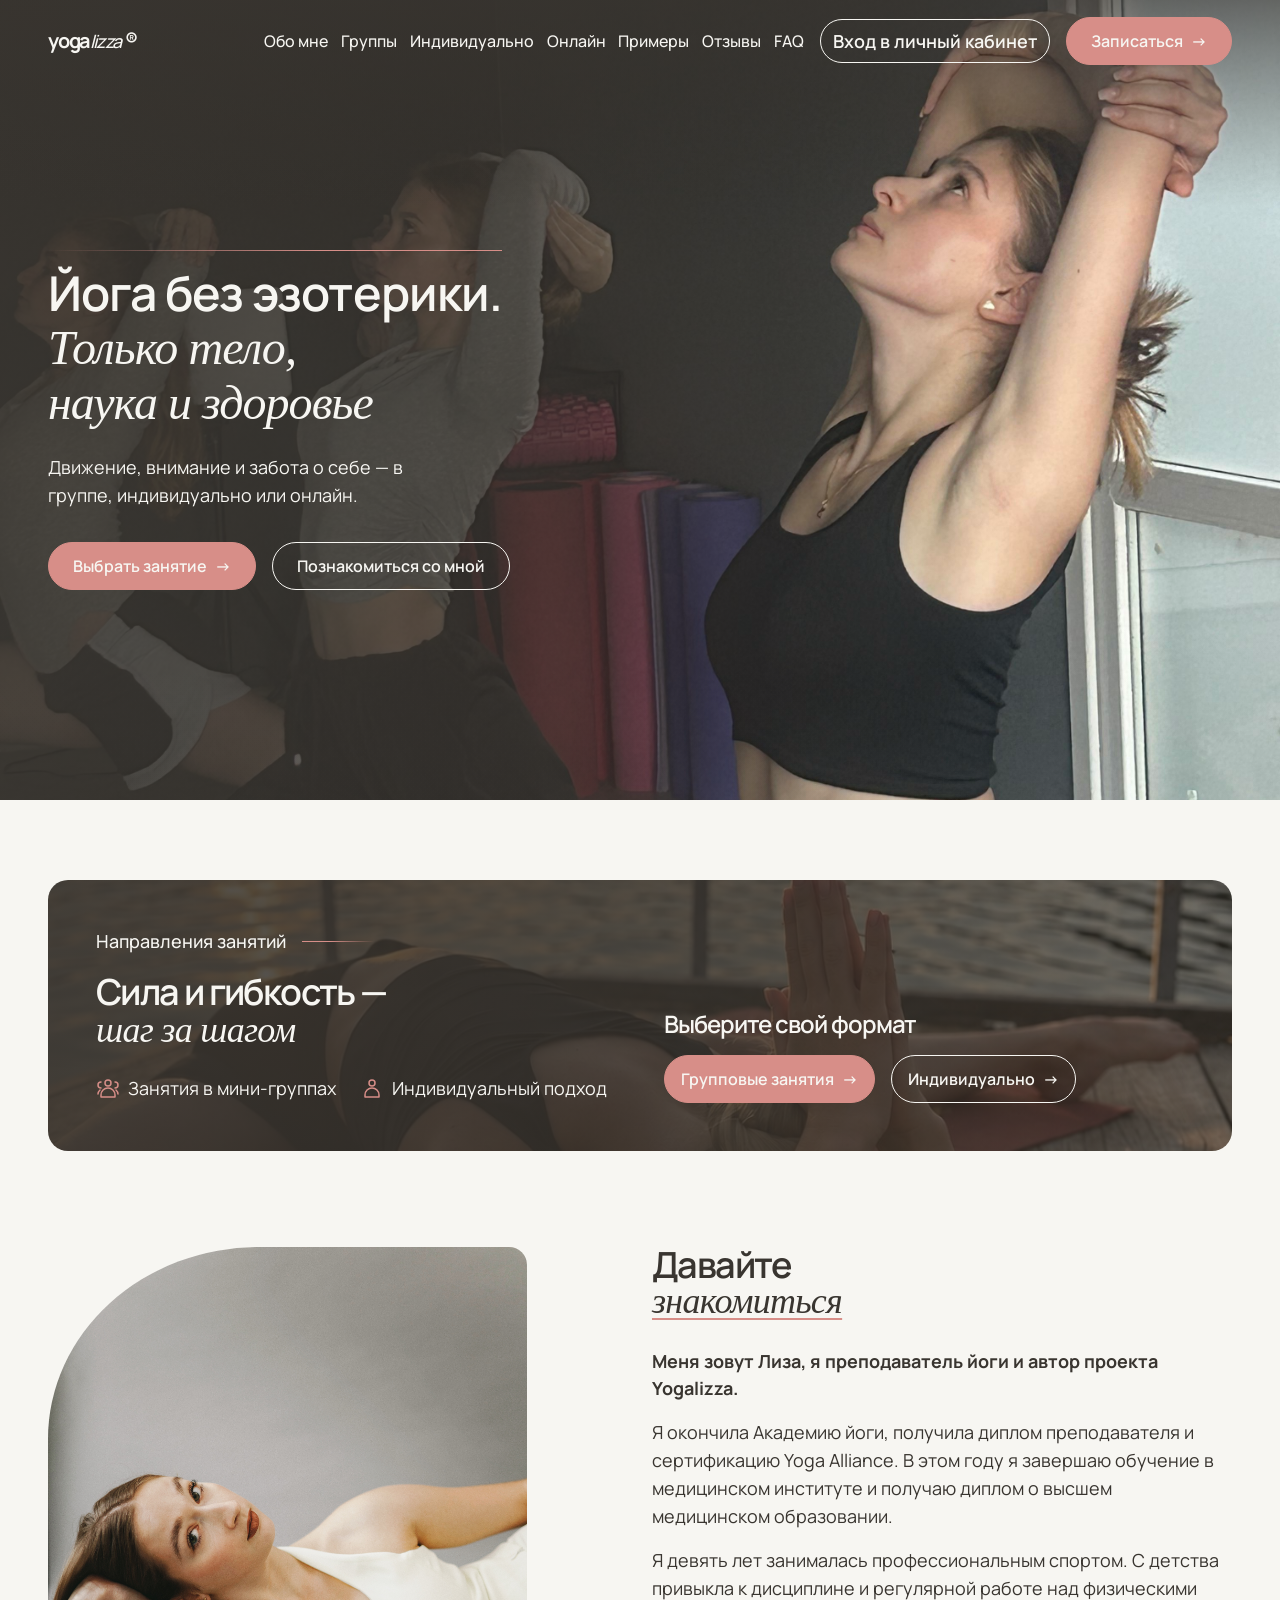
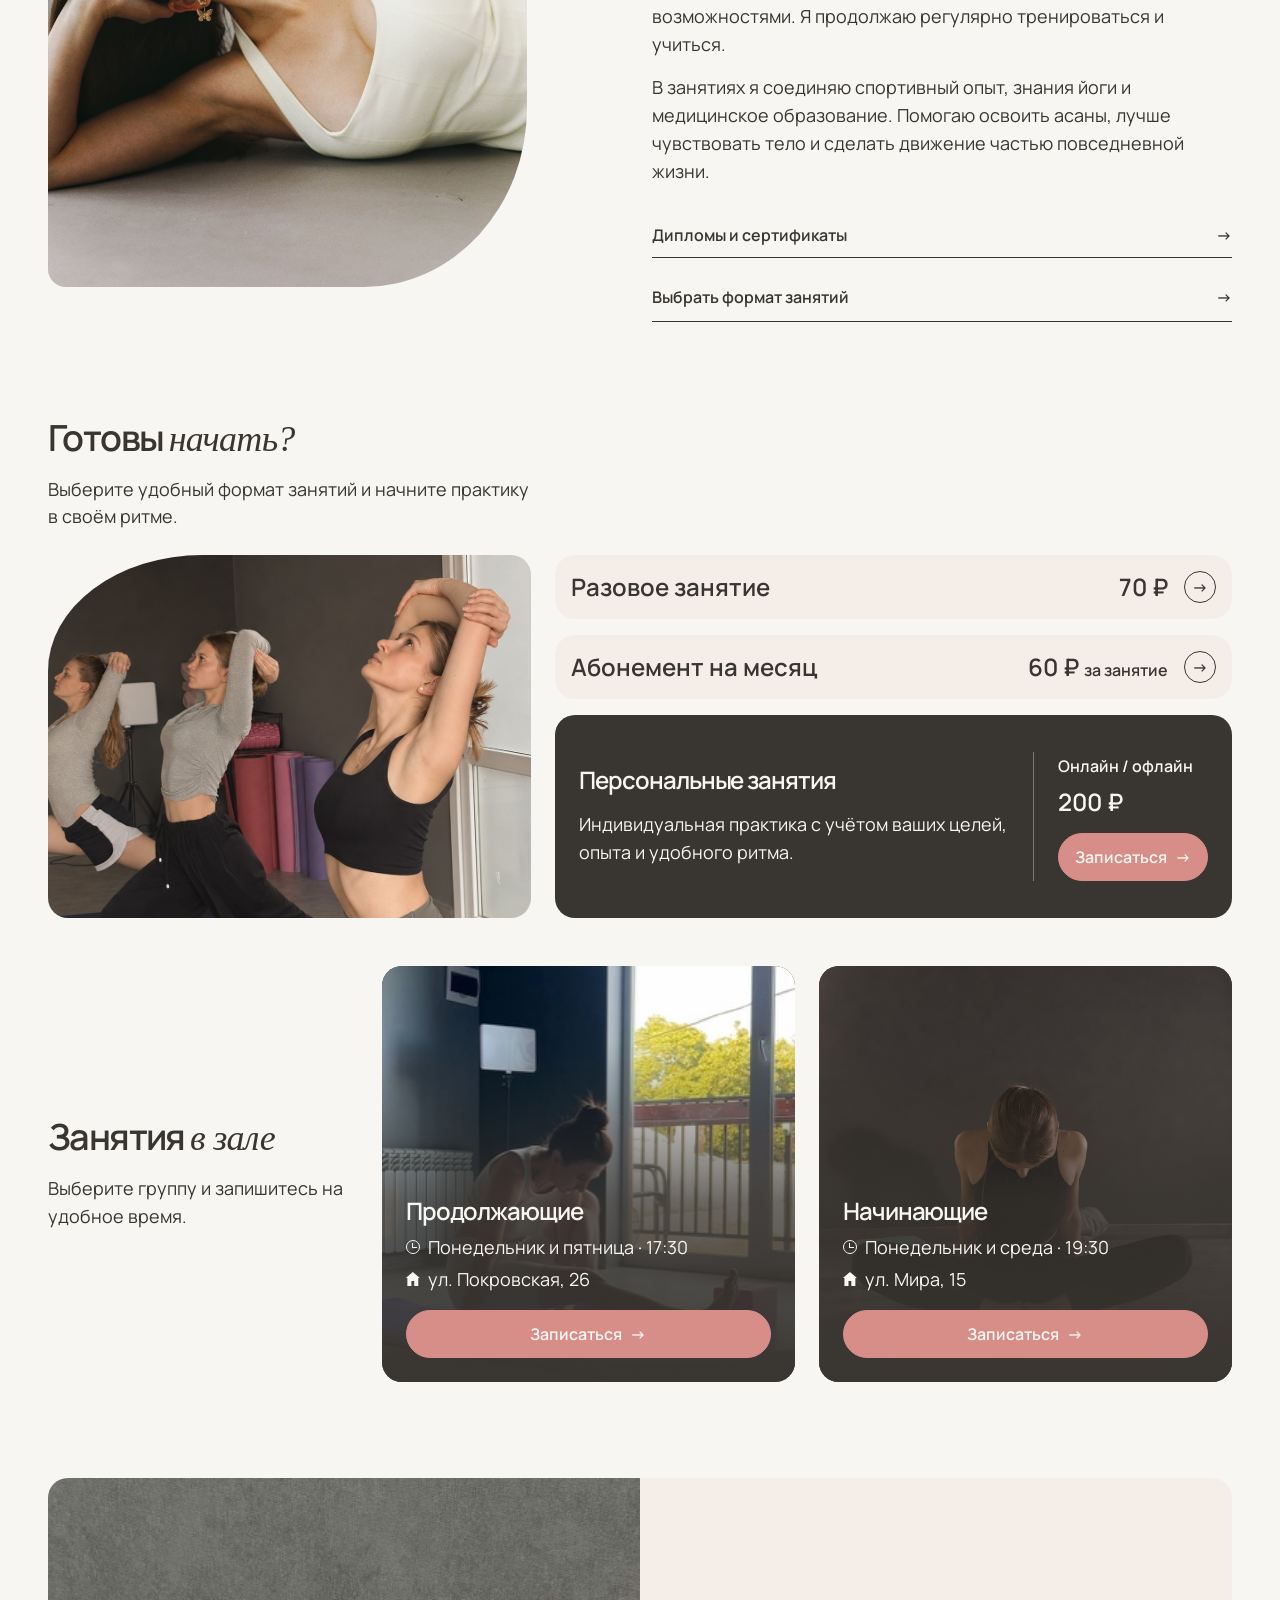
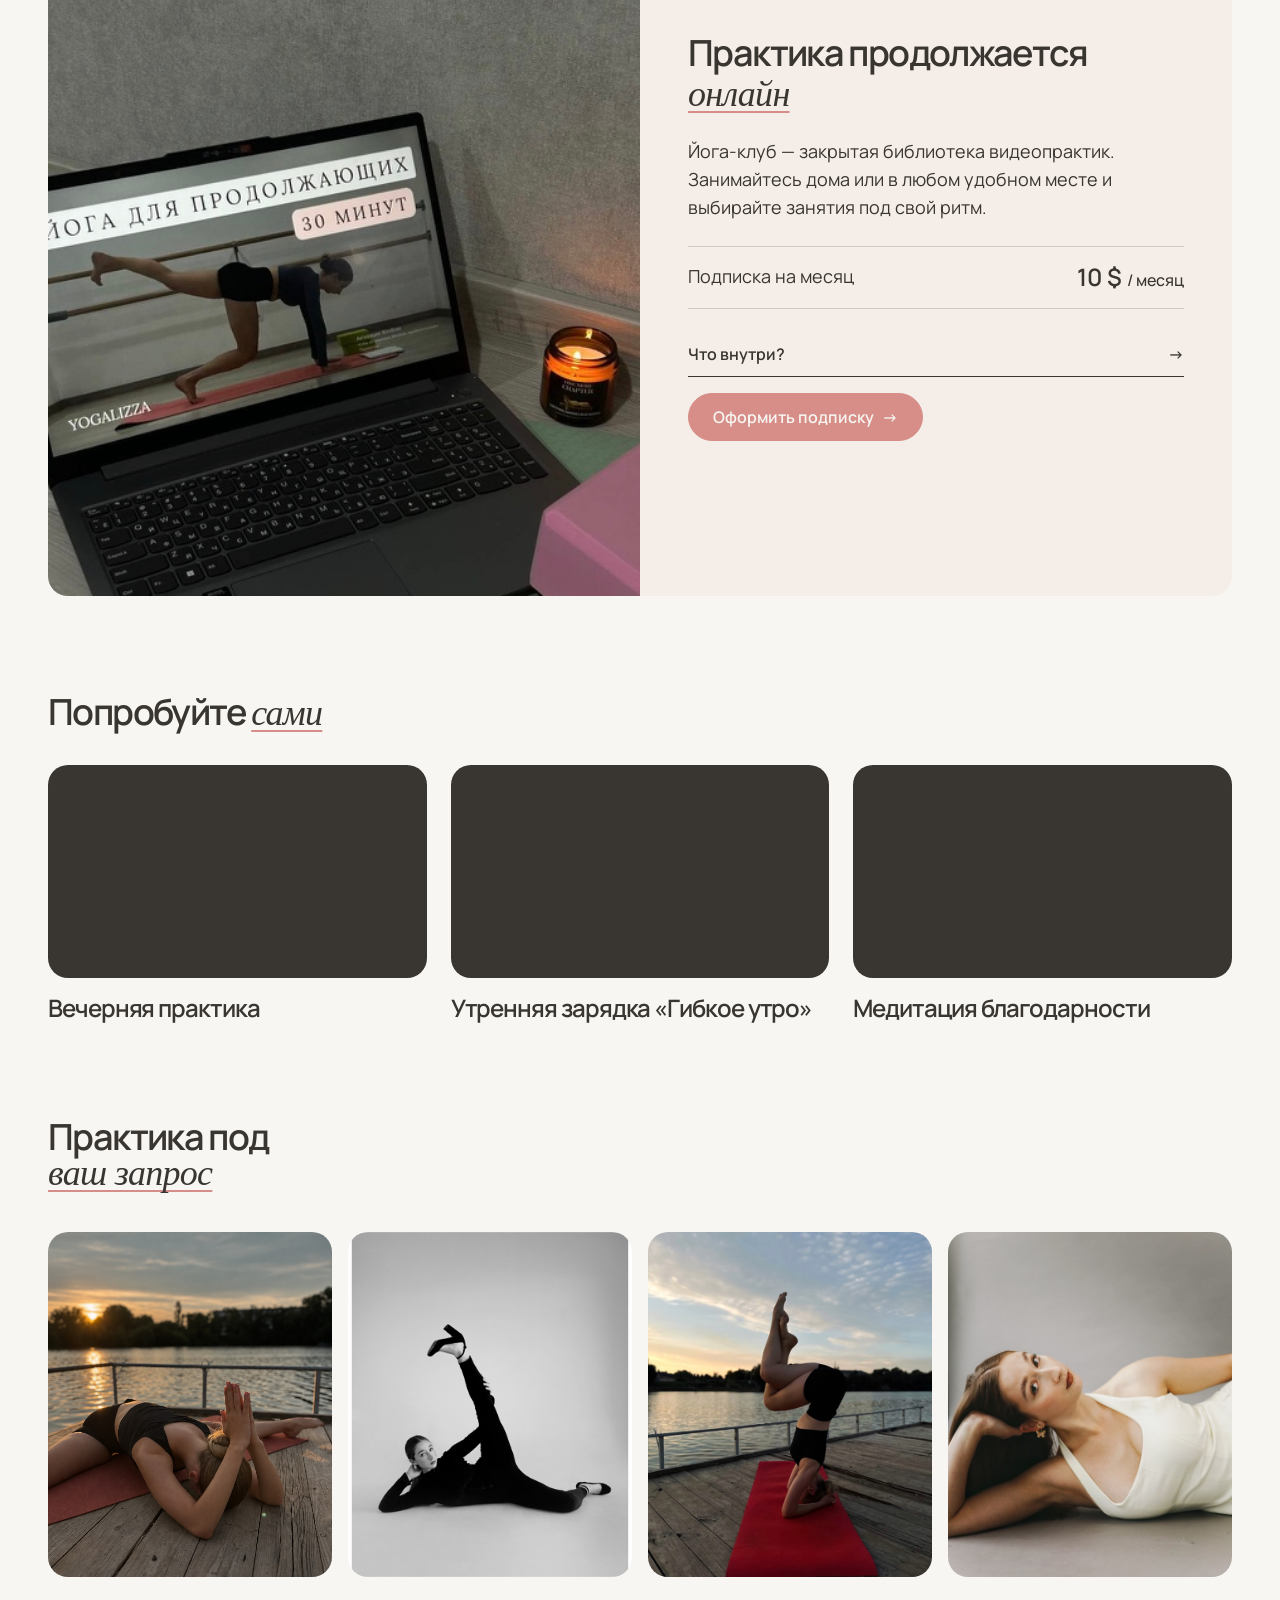
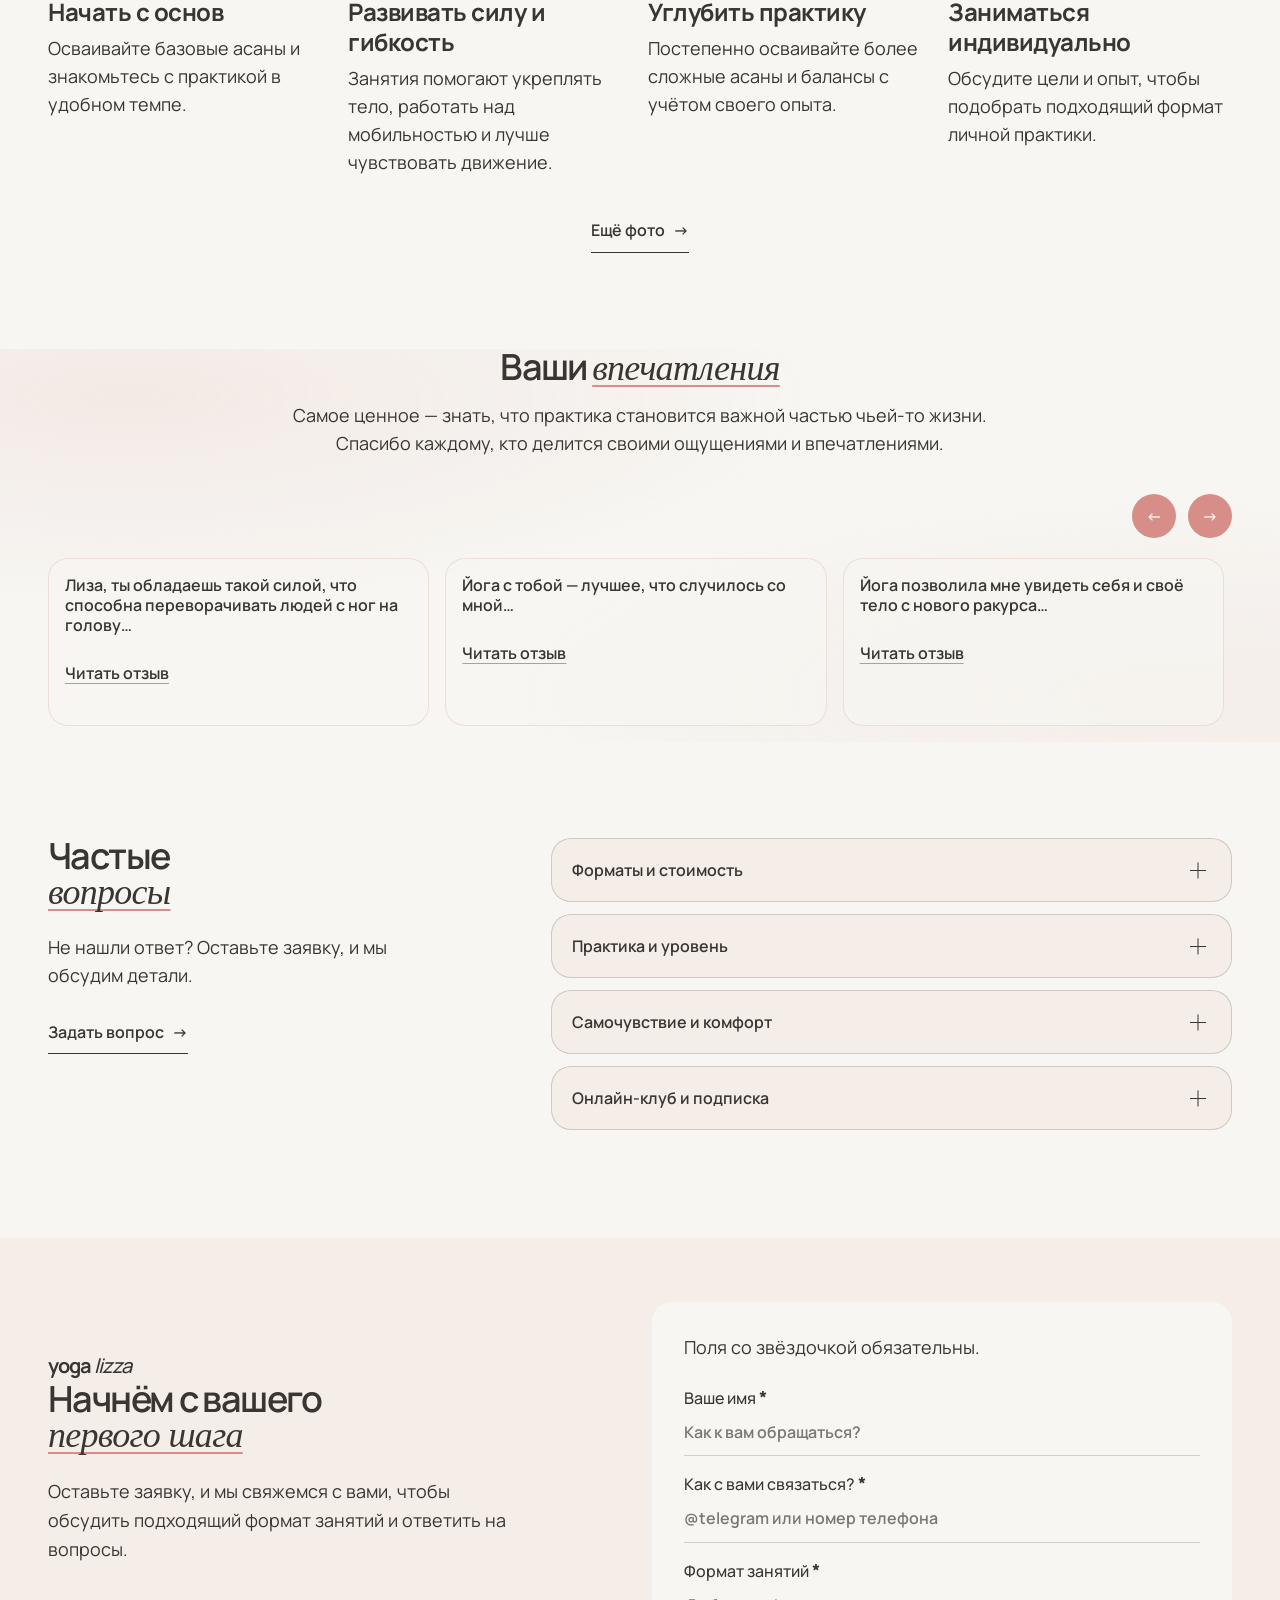
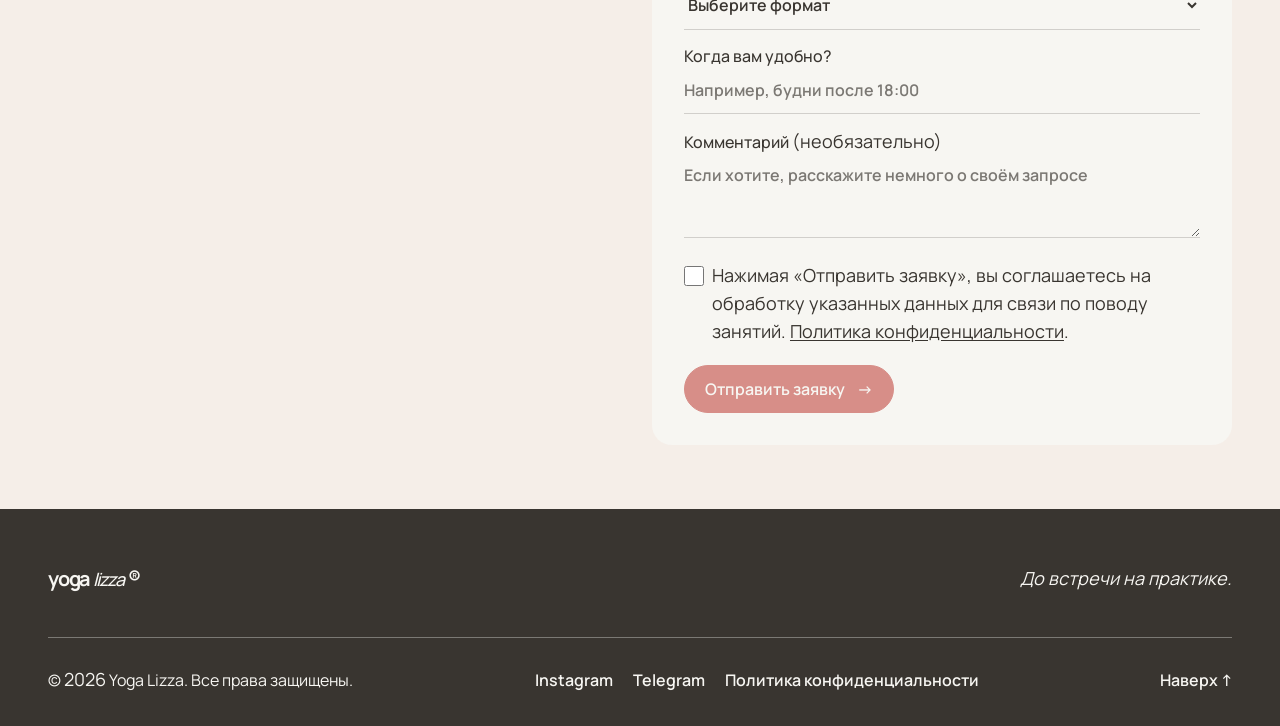
==== commit 7fefe2c0: "Reverse hero line gradient" ====
--- a/index.html
+++ b/index.html
@@ -2,7 +2,7 @@
 <html lang="ru">
 <head>
   <meta charset="utf-8">
-  <meta name="viewport" content="width=device-width, initial-scale=1">
+  <meta name="viewport" content="width=device-width, initial-scale=1, viewport-fit=cover">
   <meta name="theme-color" content="#f7f6f2">
   <meta name="description" content="Йога с Лизой: групповые занятия, индивидуальная практика и онлайн-формат. Найдите свой ритм и начните с практики.">
   <meta property="og:type" content="website">
@@ -12,7 +12,7 @@
   <link rel="preconnect" href="https://fonts.googleapis.com">
   <link rel="preconnect" href="https://fonts.gstatic.com" crossorigin>
   <link href="https://fonts.googleapis.com/css2?family=Manrope:wght@400;500;600;700&display=swap" rel="stylesheet">
-  <link rel="stylesheet" href="styles.css?v=field-focus">
+  <link rel="stylesheet" href="styles.css?v=hero-line-reversed">
   <script src="script.js?v=review-cards" defer></script>
 </head>
 <body>
@@ -24,7 +24,7 @@
       <a href="#about">Обо мне</a><a href="#groups">Группы</a><a href="#individual">Индивидуально</a><a href="#online">Онлайн</a><a href="#sample-videos">Примеры</a><a href="#reviews">Отзывы</a><a href="#faq">FAQ</a>
       <a class="booking-menu-link" href="#booking">Записаться</a>
     </nav>
-    <a class="club-login" href="/club" aria-label="Войти в личный кабинет">Войти</a>
+    <a class="club-login" href="https://codex-yoga-club.yoga-lizza.pages.dev/club"><span>Вход в личный кабинет</span></a>
     <a class="button button-small" href="#booking">Записаться <span aria-hidden="true">→</span></a>
   </header>
 
@@ -110,8 +110,8 @@
           <img src="images/studio-continuing.jpg" alt="" width="294" height="525" loading="lazy">
           <div class="studio-group-copy">
             <h3>Продолжающие</h3>
-            <p>Понедельник и пятница · 17:30</p>
-            <p>ул. Покровская, 26</p>
+            <p class="studio-detail"><span class="studio-icon studio-icon-clock" aria-hidden="true"></span><span>Понедельник и пятница · 17:30</span></p>
+            <p class="studio-detail"><span class="studio-icon studio-icon-house" aria-hidden="true"></span><span>ул. Покровская, 26</span></p>
             <a class="button button-primary" href="#booking" data-service="group" data-group="Продолжающие — понедельник и пятница, 17:30" aria-label="Записаться в группу для продолжающих">Записаться <span aria-hidden="true">→</span></a>
           </div>
         </article>
@@ -119,15 +119,15 @@
           <img src="images/IMG_5166-graded.jpg" alt="" width="1086" height="1448" loading="lazy">
           <div class="studio-group-copy">
             <h3>Начинающие</h3>
-            <p>Понедельник и среда · 19:30</p>
-            <p>ул. Мира, 15</p>
+            <p class="studio-detail"><span class="studio-icon studio-icon-clock" aria-hidden="true"></span><span>Понедельник и среда · 19:30</span></p>
+            <p class="studio-detail"><span class="studio-icon studio-icon-house" aria-hidden="true"></span><span>ул. Мира, 15</span></p>
             <a class="button button-primary" href="#booking" data-service="group" data-group="Начинающие — понедельник и среда, 19:30" aria-label="Записаться в группу для начинающих">Записаться <span aria-hidden="true">→</span></a>
           </div>
         </article>
       </div>
     </section>
 
-    <section class="online section-wrap" id="online"><div class="online-card"><div class="online-art online-art-photo"><img src="images/online-club-laptop.jpg" alt="Видеопрактика йоги на экране ноутбука рядом со свечой" width="470" height="570" loading="lazy"><div class="online-photo-shade"></div></div><div class="online-copy"><p class="eyebrow">04 — PRACTICE ONLINE</p><h2>Практика продолжается<br><em>онлайн</em></h2><p>Йога-клуб — закрытая библиотека видеопрактик. Занимайтесь дома или в любом удобном месте и выбирайте занятия под свой ритм.</p><div class="online-price"><span>Подписка на месяц</span><strong>10 $ <small>/ месяц</small></strong></div><details class="club-info-accordion"><summary><span>Что внутри?</span><span aria-hidden="true">→</span></summary><div class="club-info-expanded"><p>Йога-клуб — это онлайн-пространство для тех, кто хочет регулярно заниматься своим телом, становиться сильнее, гибче и выносливее в комфортном для себя темпе.</p><p>В клубе собрана библиотека видеопрактик, разделённая по направлениям: общеукрепляющие практики, развитие баланса, укрепление мышц кора и ног, освоение сложных асан, работа над гибкостью и мобильностью, а также расслабляющие и дыхательные практики и медитации.</p><p>Каждый участник получает доступ ко всей библиотеке по ежемесячной подписке и может самостоятельно выбирать занятия в зависимости от своих целей, уровня подготовки, свободного времени и самочувствия.</p></div></details><a class="button" href="#booking" data-service="telegram">Оформить подписку <span aria-hidden="true">→</span></a> <a class="text-link" href="/club.html">Войти в клуб</a></div></div></section>
+    <section class="online section-wrap" id="online"><div class="online-card"><div class="online-art online-art-photo"><img src="images/online-club-laptop.jpg" alt="Видеопрактика йоги на экране ноутбука рядом со свечой" width="470" height="570" loading="lazy"><div class="online-photo-shade"></div></div><div class="online-copy"><p class="eyebrow">04 — PRACTICE ONLINE</p><h2>Практика продолжается<br><em>онлайн</em></h2><p>Йога-клуб — закрытая библиотека видеопрактик. Занимайтесь дома или в любом удобном месте и выбирайте занятия под свой ритм.</p><div class="online-price"><span>Подписка на месяц</span><strong>10 $ <small>/ месяц</small></strong></div><details class="club-info-accordion"><summary><span>Что внутри?</span><span aria-hidden="true">→</span></summary><div class="club-info-expanded"><p>Йога-клуб — это онлайн-пространство для тех, кто хочет регулярно заниматься своим телом, становиться сильнее, гибче и выносливее в комфортном для себя темпе.</p><p>В клубе собрана библиотека видеопрактик, разделённая по направлениям: общеукрепляющие практики, развитие баланса, укрепление мышц кора и ног, освоение сложных асан, работа над гибкостью и мобильностью, а также расслабляющие и дыхательные практики и медитации.</p><p>Каждый участник получает доступ ко всей библиотеке по ежемесячной подписке и может самостоятельно выбирать занятия в зависимости от своих целей, уровня подготовки, свободного времени и самочувствия.</p></div></details><a class="button" href="#booking" data-service="telegram">Оформить подписку <span aria-hidden="true">→</span></a></div></div></section>
 
     <section class="section sample-videos section-wrap" id="sample-videos">
       <div class="sample-videos-heading">
@@ -152,21 +152,23 @@
     <section class="section info-section section-wrap" id="practice">
       <div class="section-heading"><div><h2>Практика под<br><em>ваш запрос</em></h2></div></div>
       <div class="info-card-grid">
-        <article class="info-card"><img src="images/IMG_3152.JPG" alt="Практика йоги у воды" loading="lazy"><div><h3>Начать с основ</h3><p>Осваивайте базовые асаны и знакомьтесь с практикой в удобном темпе.</p></div></article>
-        <article class="info-card"><img src="images/IMG_3235.JPG" alt="Практика йоги и работа с подвижностью" loading="lazy"><div><h3>Развивать силу и гибкость</h3><p>Занятия помогают укреплять тело, работать над мобильностью и лучше чувствовать движение.</p></div></article>
-        <article class="info-card"><img src="images/IMG_3157.JPG" alt="Баланс на предплечьях в практике йоги" loading="lazy"><div><h3>Углубить практику</h3><p>Постепенно осваивайте более сложные асаны и балансы с учётом своего опыта.</p></div></article>
-        <article class="info-card"><img src="images/IMG_1327.JPG" alt="Преподавательница йоги Лиза" loading="lazy"><div><h3>Заниматься индивидуально</h3><p>Обсудите цели и опыт, чтобы подобрать подходящий формат личной практики.</p></div></article>
+        <article class="info-card"><img src="images/IMG_3152-graded.jpg" alt="Практика йоги у воды" loading="lazy"><div><h3>Начать с основ</h3><p>Осваивайте базовые асаны и знакомьтесь с практикой в удобном темпе.</p></div></article>
+        <article class="info-card"><img src="images/IMG_3235-graded.jpg" alt="Практика йоги и работа с подвижностью" loading="lazy"><div><h3>Развивать силу и гибкость</h3><p>Занятия помогают укреплять тело, работать над мобильностью и лучше чувствовать движение.</p></div></article>
+        <article class="info-card"><img src="images/IMG_3157-graded.jpg" alt="Баланс на предплечьях в практике йоги" loading="lazy"><div><h3>Углубить практику</h3><p>Постепенно осваивайте более сложные асаны и балансы с учётом своего опыта.</p></div></article>
+        <article class="info-card"><img src="images/IMG_1327-graded.jpg" alt="Преподавательница йоги Лиза" loading="lazy"><div><h3>Заниматься индивидуально</h3><p>Обсудите цели и опыт, чтобы подобрать подходящий формат личной практики.</p></div></article>
       </div>
       <div class="extra-photos" id="extra-practice-photos" hidden>
-        <img src="images/IMG_3233.JPG" alt="Поза йоги в студии" loading="lazy">
-        <img src="images/IMG_3234.JPG" alt="Баланс и растяжка в практике йоги" loading="lazy">
-        <img src="images/IMG_4022.jpg" alt="Участницы на занятии йогой в парной асане" loading="lazy">
-        <img src="images/IMG_2969.jpg" alt="Практика баланса на занятии йогой" loading="lazy">
-        <img src="images/IMG_3028.jpg" alt="Асана в студии йоги" loading="lazy">
-        <img src="images/IMG_3038.jpg" alt="Практика йоги в студии с подсветкой" loading="lazy">
-        <img src="images/IMG_3686.jpg" alt="Растяжка на коврике в студии" loading="lazy">
-        <img src="images/IMG_5162.jpg" alt="Наклон вперёд с опорой на блок" loading="lazy">
-        <img src="images/IMG_4461.jpg" alt="Баланс в асане в студии йоги" loading="lazy">
+        <img src="images/IMG_4011-graded.jpg" alt="Групповая практика йоги у окна" loading="lazy">
+        <img src="images/IMG_5166-graded.jpg" alt="Практика на коврике" loading="lazy">
+        <img src="images/IMG_3233-graded.jpg" alt="Поза йоги в студии" loading="lazy">
+        <img src="images/IMG_3234-graded.jpg" alt="Баланс и растяжка в практике йоги" loading="lazy">
+        <img src="images/IMG_4022-graded.jpg" alt="Участницы на занятии йогой в парной асане" loading="lazy">
+        <img src="images/IMG_2969-graded.jpg" alt="Практика баланса на занятии йогой" loading="lazy">
+        <img src="images/IMG_3028-graded.jpg" alt="Асана в студии йоги" loading="lazy">
+        <img src="images/IMG_3038-graded.jpg" alt="Практика йоги в студии с подсветкой" loading="lazy">
+        <img src="images/IMG_3686-graded.jpg" alt="Растяжка на коврике в студии" loading="lazy">
+        <img src="images/IMG_5162-graded.jpg" alt="Наклон вперёд с опорой на блок" loading="lazy">
+        <img src="images/IMG_4461-graded.jpg" alt="Баланс в асане в студии йоги" loading="lazy">
       </div>
       <button class="more-photos" type="button" aria-expanded="false" aria-controls="extra-practice-photos">
         <span class="more-photos-label">Ещё фото</span><span class="more-photos-arrow" aria-hidden="true">→</span>
--- a/styles.css
+++ b/styles.css
@@ -1680,6 +1680,8 @@
 main > #highlights { margin-block-start: 48px; }
 
 #home.hero {
+  width: 100%;
+  background-color: var(--ink);
   min-height: clamp(640px, 100svh, 800px);
   padding: 112px max(var(--gutter), calc((100% - 1200px) / 2)) 72px;
 }
@@ -1688,6 +1690,15 @@
   background: var(--front-ink) url("images/IMG_4011.jpg") 68% center / cover no-repeat;
 }
 #home .hero-video { object-position: 68% 48%; filter: none; }
+
+@media (max-width: 768px) {
+  /* Keep fractional video edges outside the visible crop on mobile. */
+  #home .hero-video {
+    inset-inline: -8px;
+    width: calc(100% + 16px);
+    max-width: none;
+  }
+}
 #home .hero-visual::after {
   background:
     linear-gradient(180deg, color-mix(in srgb, var(--front-ink) 72%, transparent), transparent 26%, transparent 76%, color-mix(in srgb, var(--front-ink) 2%, transparent)),
@@ -1702,7 +1713,8 @@
   text-align: left;
 }
 #home .hero-copy h1 {
-  max-width: 576px;
+  width: fit-content;
+  max-width: min(576px, 100%);
   margin: 0;
   font-family: var(--sans) !important;
   font-size: var(--type-hero) !important;
@@ -1814,7 +1826,7 @@
   font-size: 16px !important;
 }
 #booking .form-status[data-state="success"] { border-color: var(--rose); }
-@media (max-width: 1100px) {
+@media (max-width: 1200px) {
   .site-header {
     height: 72px;
     display: flex;
@@ -1972,7 +1984,7 @@
 #home .hero-actions .button-light:hover { background: color-mix(in srgb, var(--paper) 12%, transparent); }
 #home .hero-actions .button-light:active { background: color-mix(in srgb, var(--paper) 22%, transparent); }
 
-@media (max-width: 1100px) {
+@media (max-width: 1200px) {
   .site-header > .primary-nav {
     background: var(--front-ink);
     border-radius: var(--card-radius);
@@ -2517,21 +2529,91 @@
   border-radius: 999px;
   color: var(--paper);
   font: 600 16px / 1.25 var(--front-interface);
-}
-
-.site-header > .club-login:hover {
-  background: var(--paper);
-  color: var(--ink);
-}
-
+  text-align: center;
+}
+.site-header > .club-login:hover { background: var(--paper); color: var(--ink); }
 #top .booking-menu-link { display: none; }
 
-@media (min-width: 1101px) {
+@media (min-width: 1201px) {
   #top.site-header { display: flex; gap: 16px; }
   #top.site-header > .primary-nav { margin-left: auto; gap: clamp(8px, 1vw, 16px); }
+  .site-header > .club-login { white-space: nowrap; }
 }
 
 @media (max-width: 480px) {
+  body { overflow-x: hidden; }
   #top.site-header > .button[href="#booking"] { display: none; }
   #top .booking-menu-link { display: flex; }
-}
+  .site-header > .club-login { flex: 0 1 auto; }
+}
+
+html {
+  overflow-x: hidden;
+  scrollbar-width: none;
+}
+
+html::-webkit-scrollbar {
+  display: none;
+}
+#practice .info-card > div { border-top: 0; }
+
+#groups .lesson-tariffs a > span:first-child {
+  font-size: var(--type-subtitle);
+  line-height: 1.2;
+}
+
+#home .hero-copy h1::before {
+  content: "";
+  display: block;
+  width: 100%;
+  height: 1px;
+  margin-bottom: 16px;
+  background: linear-gradient(to left, var(--rose) 40%, transparent);
+}
+
+#reviews .review-scroll:disabled {
+  opacity: 1;
+  color: color-mix(in srgb, var(--ink) 55%, var(--paper));
+  background: var(--greige);
+  border-color: var(--line);
+}
+
+#groups .studio-detail {
+  display: flex;
+  align-items: baseline;
+  gap: 8px;
+}
+
+.studio-icon {
+  position: relative;
+  display: inline-block;
+  flex: 0 0 14px;
+  height: 14px;
+  border: 1px solid currentColor;
+}
+
+.studio-icon-clock { border-radius: 50%; }
+.studio-icon-clock::after {
+  content: "";
+  position: absolute;
+  inset: 2px 2px 5px 5px;
+  border-left: 1px solid;
+  border-bottom: 1px solid;
+}
+
+.studio-icon-house {
+  background: currentColor;
+  border: 0;
+  clip-path: polygon(50% 0, 100% 44%, 89% 44%, 89% 100%, 60% 100%, 60% 65%, 40% 65%, 40% 100%, 11% 100%, 11% 44%, 0 44%);
+}
+
+
+/* Extend the hero through the safe area while keeping controls inside it. */
+@media (max-width: 1200px) {
+  #home.hero, #top.site-header {
+    padding-left: max(var(--gutter), calc(env(safe-area-inset-left) + 12px));
+    padding-right: max(var(--gutter), calc(env(safe-area-inset-right) + 12px));
+  }
+}
+
+html { overscroll-behavior-x: none; }
